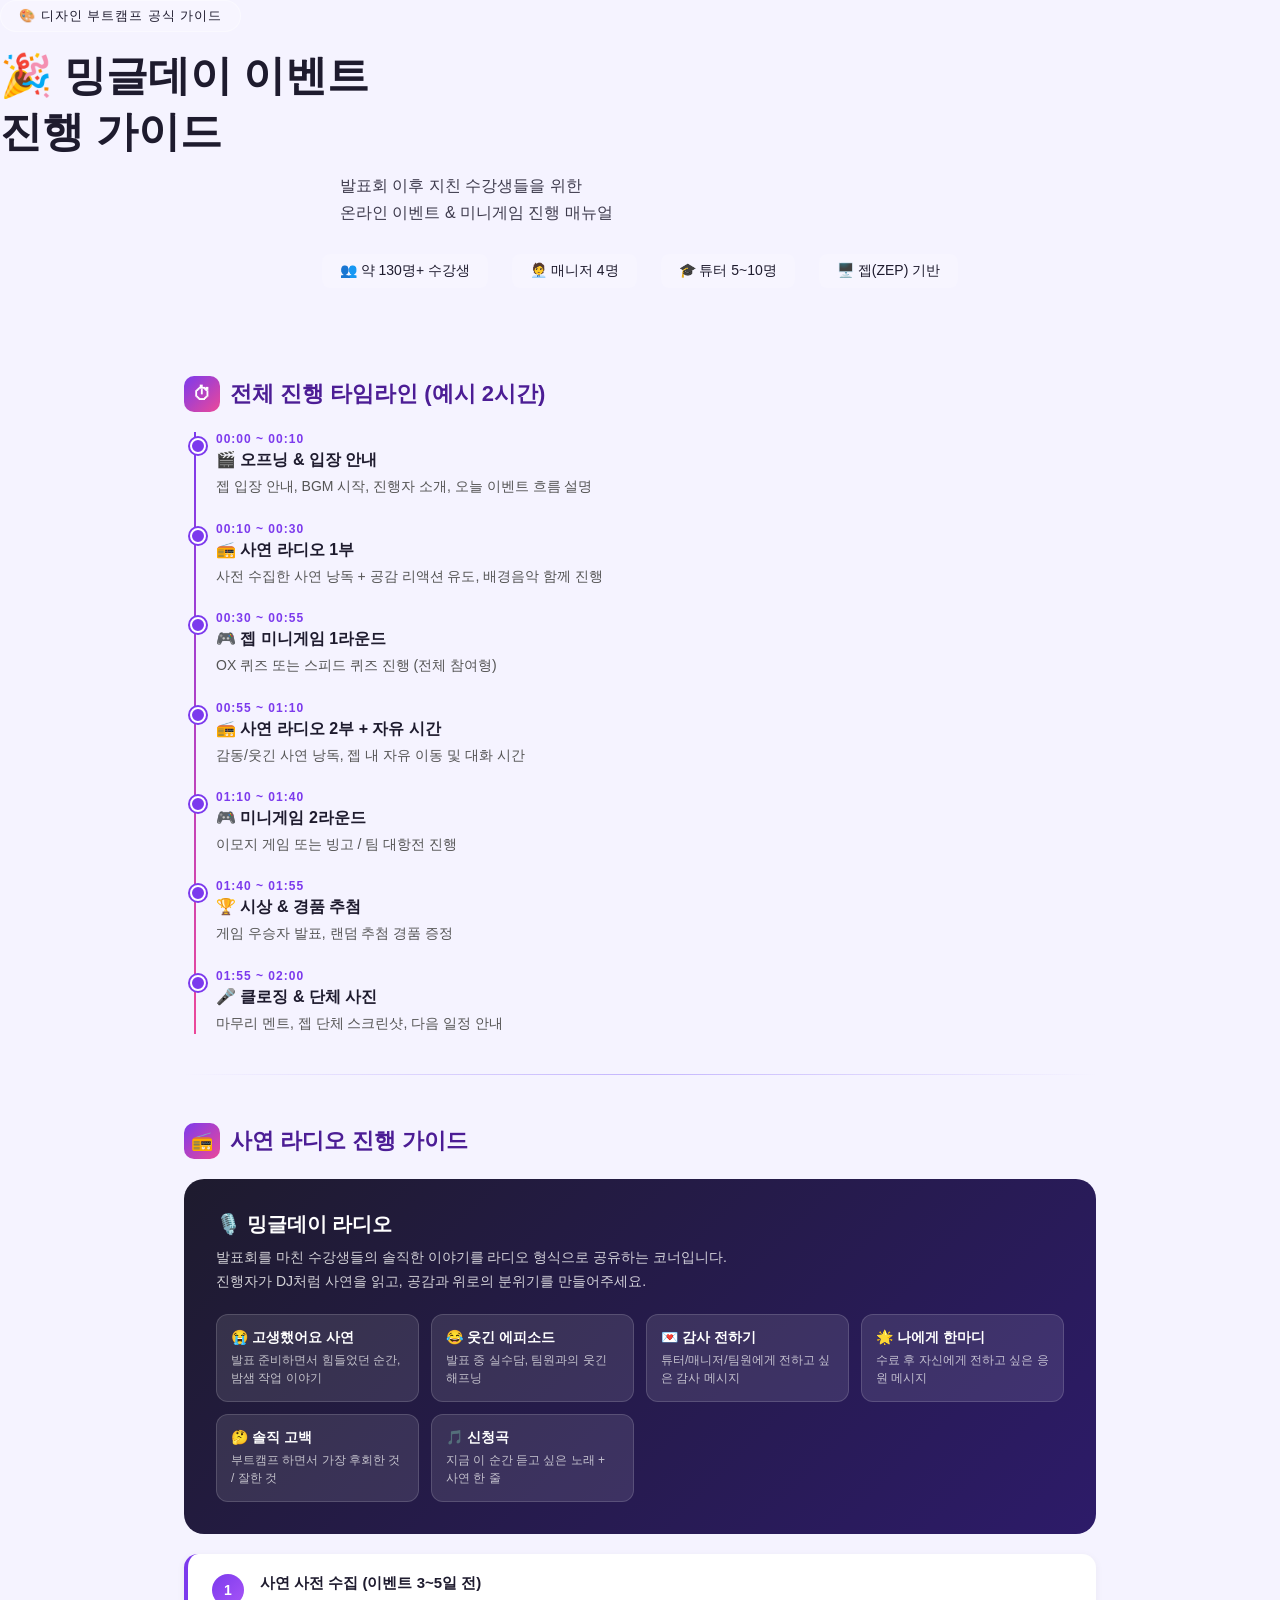
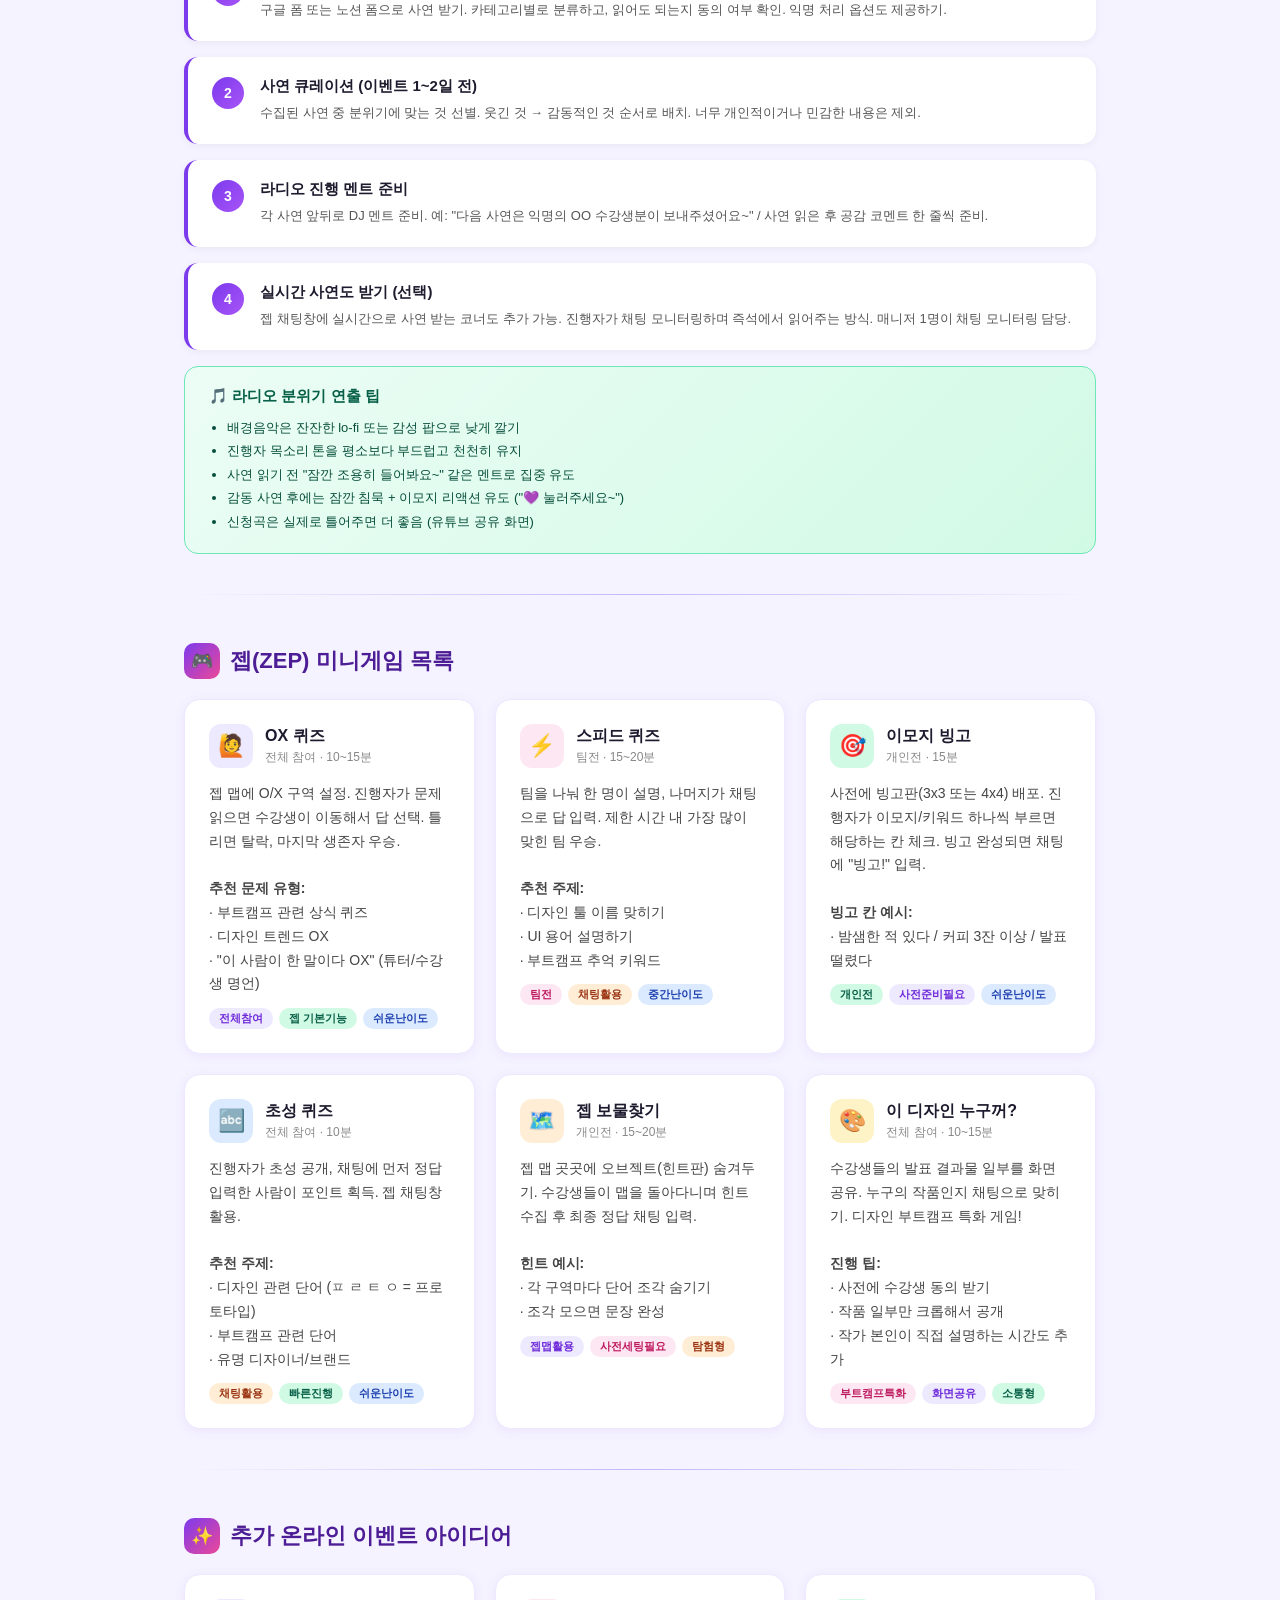
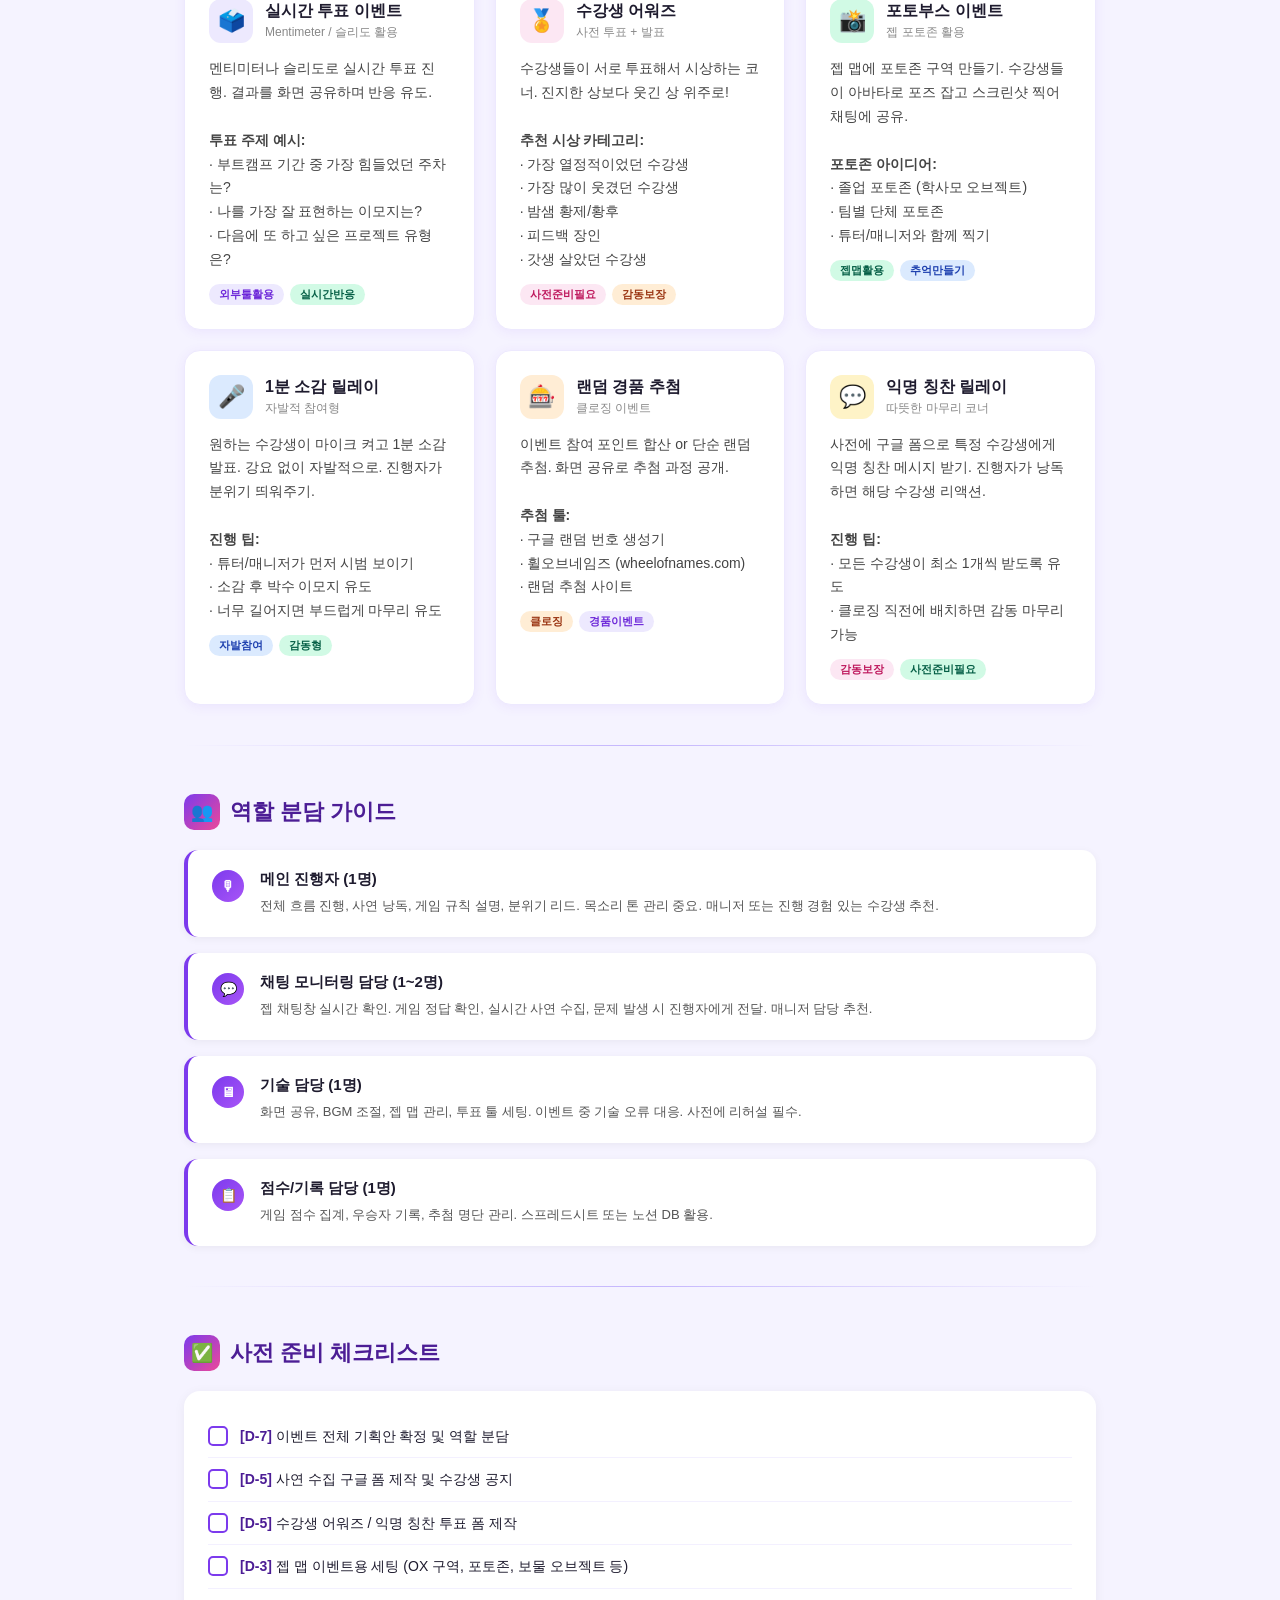
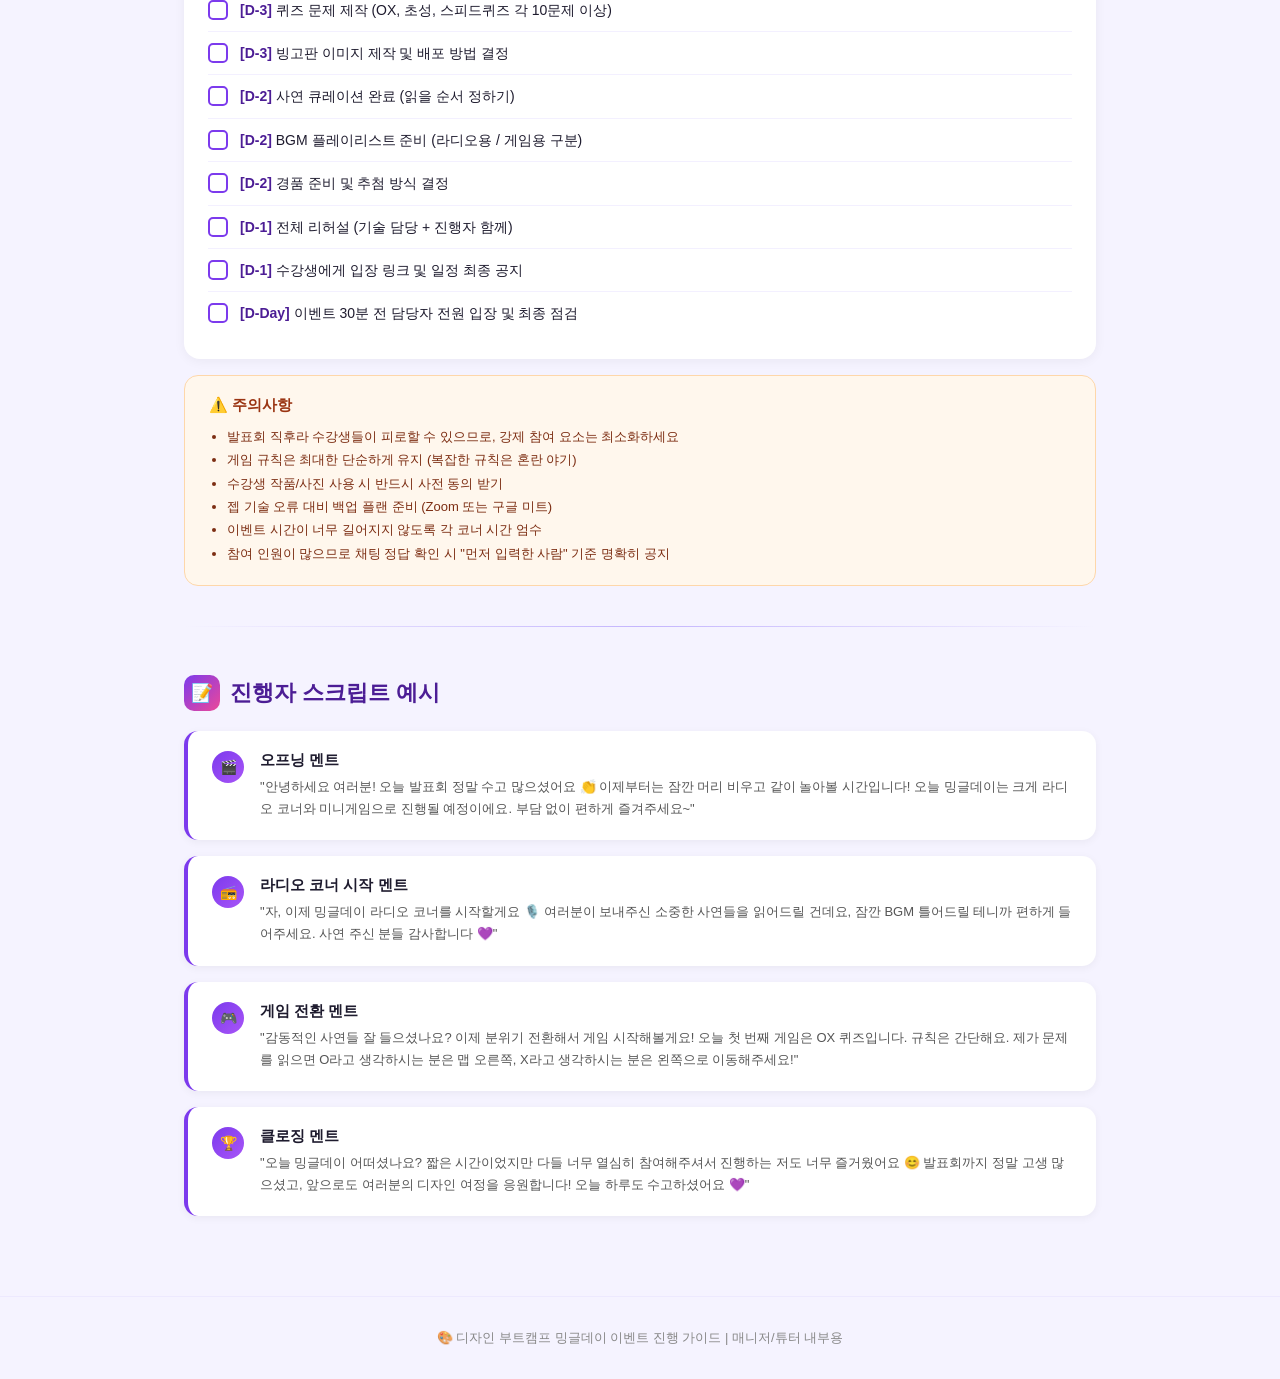
==== index.html @ a87d9698 "[Fix] Nav Change Line Position Added a sticky navigation bar with links to the main page and timetab" ====
<!DOCTYPE html>
<html lang="ko">
<head>
  <meta charset="UTF-8">
  <meta name="viewport" content="width=device-width, initial-scale=1.0">
  <title>밍글데이 이벤트 진행 가이드</title>
  <style>
    * { margin: 0; padding: 0; box-sizing: border-box; }
    body { font-family: 'Segoe UI', 'Apple SD Gothic Neo', sans-serif; background: #f5f3ff; color: #1e1b2e; }

      <nav style="
  position: sticky; top: 0; z-index: 999;
  background: rgba(255,255,255,0.95);
  backdrop-filter: blur(10px);
  border-bottom: 1px solid #ede9fe;
  padding: 0 24px;
  display: flex; align-items: center; justify-content: space-between;
  height: 52px;
  box-shadow: 0 1px 8px rgba(124,58,237,0.08);
  font-family: 'Segoe UI', 'Apple SD Gothic Neo', sans-serif;
">
  <div style="display:flex; align-items:center; gap:10px;">
    <span style="font-size:20px;">🎉</span>
    <span style="font-weight:800; font-size:15px; color:#4c1d95;">NBC APM Manager</span>
  </div>
  <div style="display:flex; gap:6px;">
    <a href="index.html" style="
      padding: 7px 16px; border-radius: 20px; font-size: 13px; font-weight: 700;
      text-decoration: none;
      background: linear-gradient(135deg, #7c3aed, #a855f7); color: white;
    ">📋 진행 가이드</a>
    <a href="timetable.html" style="
      padding: 7px 16px; border-radius: 20px; font-size: 13px; font-weight: 700;
      text-decoration: none;
      background: #f5f3ff; color: #7c3aed; border: 1.5px solid #ede9fe;
    ">🗓️ 타임테이블</a>
  </div>
</nav>

    .hero {
      background: linear-gradient(135deg, #7c3aed, #a855f7, #ec4899);
      color: white;
      padding: 60px 40px;
      text-align: center;
    }
    .hero .badge {
      display: inline-block;
      background: rgba(255,255,255,0.2);
      border: 1px solid rgba(255,255,255,0.4);
      border-radius: 999px;
      padding: 6px 18px;
      font-size: 13px;
      margin-bottom: 16px;
      letter-spacing: 1px;
    }
    .hero h1 { font-size: 42px; font-weight: 800; margin-bottom: 12px; }
    .hero p { font-size: 16px; opacity: 0.85; max-width: 600px; margin: 0 auto; line-height: 1.7; }
    .hero .meta {
      display: flex; justify-content: center; gap: 24px; margin-top: 28px; flex-wrap: wrap;
    }
    .hero .meta span {
      background: rgba(255,255,255,0.15);
      border-radius: 8px;
      padding: 8px 18px;
      font-size: 14px;
    }

    .container { max-width: 960px; margin: 0 auto; padding: 40px 24px; }

    .section-title {
      font-size: 22px; font-weight: 800;
      display: flex; align-items: center; gap: 10px;
      margin-bottom: 20px; margin-top: 48px;
      color: #4c1d95;
    }
    .section-title .icon {
      width: 36px; height: 36px;
      background: linear-gradient(135deg, #7c3aed, #ec4899);
      border-radius: 10px;
      display: flex; align-items: center; justify-content: center;
      font-size: 18px; color: white;
    }

    /* 타임라인 */
    .timeline { position: relative; padding-left: 32px; }
    .timeline::before {
      content: '';
      position: absolute; left: 10px; top: 0; bottom: 0;
      width: 2px; background: linear-gradient(to bottom, #7c3aed, #ec4899);
    }
    .timeline-item { position: relative; margin-bottom: 24px; }
    .timeline-item::before {
      content: '';
      position: absolute; left: -26px; top: 6px;
      width: 12px; height: 12px;
      border-radius: 50%;
      background: #7c3aed;
      border: 2px solid white;
      box-shadow: 0 0 0 2px #7c3aed;
    }
    .timeline-item .time {
      font-size: 12px; font-weight: 700;
      color: #7c3aed;
      text-transform: uppercase;
      letter-spacing: 1px;
      margin-bottom: 4px;
    }
    .timeline-item .title { font-size: 16px; font-weight: 700; margin-bottom: 4px; }
    .timeline-item .desc { font-size: 14px; color: #555; line-height: 1.6; }

    /* 카드 그리드 */
    .card-grid { display: grid; grid-template-columns: repeat(auto-fill, minmax(280px, 1fr)); gap: 20px; }
    .card {
      background: white;
      border-radius: 16px;
      padding: 24px;
      box-shadow: 0 2px 12px rgba(124,58,237,0.08);
      border: 1px solid #ede9fe;
      transition: transform 0.2s, box-shadow 0.2s;
    }
    .card:hover { transform: translateY(-3px); box-shadow: 0 8px 24px rgba(124,58,237,0.15); }
    .card .card-header {
      display: flex; align-items: center; gap: 12px; margin-bottom: 14px;
    }
    .card .card-icon {
      width: 44px; height: 44px; border-radius: 12px;
      display: flex; align-items: center; justify-content: center;
      font-size: 22px; flex-shrink: 0;
    }
    .card .card-title { font-size: 16px; font-weight: 700; }
    .card .card-sub { font-size: 12px; color: #888; margin-top: 2px; }
    .card .card-body { font-size: 14px; color: #444; line-height: 1.7; }
    .card .tag-row { display: flex; flex-wrap: wrap; gap: 6px; margin-top: 12px; }
    .tag {
      display: inline-block;
      padding: 3px 10px;
      border-radius: 999px;
      font-size: 11px; font-weight: 600;
    }
    .tag-purple { background: #ede9fe; color: #6d28d9; }
    .tag-pink { background: #fce7f3; color: #be185d; }
    .tag-green { background: #d1fae5; color: #065f46; }
    .tag-blue { background: #dbeafe; color: #1e40af; }
    .tag-orange { background: #ffedd5; color: #9a3412; }

    /* 진행 스텝 */
    .steps { display: flex; flex-direction: column; gap: 16px; }
    .step {
      background: white;
      border-radius: 14px;
      padding: 20px 24px;
      border-left: 4px solid #7c3aed;
      box-shadow: 0 2px 8px rgba(0,0,0,0.05);
      display: flex; gap: 16px; align-items: flex-start;
    }
    .step .step-num {
      width: 32px; height: 32px; flex-shrink: 0;
      background: linear-gradient(135deg, #7c3aed, #a855f7);
      border-radius: 50%;
      display: flex; align-items: center; justify-content: center;
      color: white; font-weight: 800; font-size: 14px;
    }
    .step .step-content .step-title { font-size: 15px; font-weight: 700; margin-bottom: 6px; }
    .step .step-content .step-desc { font-size: 13px; color: #555; line-height: 1.7; }

    /* 라디오 섹션 */
    .radio-box {
      background: linear-gradient(135deg, #1e1b2e, #2d1b69);
      border-radius: 20px;
      padding: 32px;
      color: white;
      margin-bottom: 20px;
    }
    .radio-box h3 { font-size: 20px; margin-bottom: 8px; }
    .radio-box p { opacity: 0.8; font-size: 14px; line-height: 1.7; margin-bottom: 20px; }
    .radio-items { display: grid; grid-template-columns: repeat(auto-fill, minmax(200px, 1fr)); gap: 12px; }
    .radio-item {
      background: rgba(255,255,255,0.1);
      border: 1px solid rgba(255,255,255,0.15);
      border-radius: 12px;
      padding: 14px;
    }
    .radio-item .ri-title { font-size: 14px; font-weight: 700; margin-bottom: 4px; }
    .radio-item .ri-desc { font-size: 12px; opacity: 0.7; line-height: 1.5; }

    /* 체크리스트 */
    .checklist { background: white; border-radius: 16px; padding: 24px; box-shadow: 0 2px 12px rgba(0,0,0,0.05); }
    .checklist-item {
      display: flex; align-items: flex-start; gap: 12px;
      padding: 10px 0; border-bottom: 1px solid #f3f0ff;
      font-size: 14px;
    }
    .checklist-item:last-child { border-bottom: none; }
    .checklist-item .check-box {
      width: 20px; height: 20px; flex-shrink: 0;
      border: 2px solid #7c3aed; border-radius: 5px;
      margin-top: 1px;
    }
    .checklist-item .check-label { line-height: 1.6; }
    .checklist-item .check-label strong { color: #4c1d95; }

    /* 주의사항 */
    .notice {
      background: #fff7ed;
      border: 1px solid #fed7aa;
      border-radius: 14px;
      padding: 20px 24px;
      margin-top: 16px;
    }
    .notice .notice-title { font-size: 15px; font-weight: 700; color: #9a3412; margin-bottom: 10px; }
    .notice ul { padding-left: 18px; }
    .notice ul li { font-size: 13px; color: #7c2d12; line-height: 1.8; }

    /* 진행자 팁 */
    .tip-box {
      background: linear-gradient(135deg, #ecfdf5, #d1fae5);
      border: 1px solid #6ee7b7;
      border-radius: 14px;
      padding: 20px 24px;
      margin-top: 16px;
    }
    .tip-box .tip-title { font-size: 15px; font-weight: 700; color: #065f46; margin-bottom: 10px; }
    .tip-box ul { padding-left: 18px; }
    .tip-box ul li { font-size: 13px; color: #064e3b; line-height: 1.8; }

    .divider {
      height: 1px;
      background: linear-gradient(to right, transparent, #c4b5fd, transparent);
      margin: 40px 0;
    }

    footer {
      text-align: center;
      padding: 32px;
      color: #888;
      font-size: 13px;
      border-top: 1px solid #ede9fe;
      margin-top: 40px;
    }

    @media (max-width: 600px) {
      .hero h1 { font-size: 28px; }
      .card-grid { grid-template-columns: 1fr; }
      .radio-items { grid-template-columns: 1fr; }
    }
  </style>
</head>
<body>

  <div class="hero">
    <div class="badge">🎨 디자인 부트캠프 공식 가이드</div>
    <h1>🎉 밍글데이 이벤트<br>진행 가이드</h1>
    <p>발표회 이후 지친 수강생들을 위한<br>온라인 이벤트 & 미니게임 진행 매뉴얼</p>
    <div class="meta">
      <span>👥 약 130명+ 수강생</span>
      <span>🧑‍💼 매니저 4명</span>
      <span>🎓 튜터 5~10명</span>
      <span>🖥️ 젭(ZEP) 기반</span>
    </div>
  </div>

  <div class="container">

    <!-- 전체 타임라인 -->
    <div class="section-title">
      <div class="icon">⏱</div>
      전체 진행 타임라인 (예시 2시간)
    </div>

    <div class="timeline">
      <div class="timeline-item">
        <div class="time">00:00 ~ 00:10</div>
        <div class="title">🎬 오프닝 & 입장 안내</div>
        <div class="desc">젭 입장 안내, BGM 시작, 진행자 소개, 오늘 이벤트 흐름 설명</div>
      </div>
      <div class="timeline-item">
        <div class="time">00:10 ~ 00:30</div>
        <div class="title">📻 사연 라디오 1부</div>
        <div class="desc">사전 수집한 사연 낭독 + 공감 리액션 유도, 배경음악 함께 진행</div>
      </div>
      <div class="timeline-item">
        <div class="time">00:30 ~ 00:55</div>
        <div class="title">🎮 젭 미니게임 1라운드</div>
        <div class="desc">OX 퀴즈 또는 스피드 퀴즈 진행 (전체 참여형)</div>
      </div>
      <div class="timeline-item">
        <div class="time">00:55 ~ 01:10</div>
        <div class="title">📻 사연 라디오 2부 + 자유 시간</div>
        <div class="desc">감동/웃긴 사연 낭독, 젭 내 자유 이동 및 대화 시간</div>
      </div>
      <div class="timeline-item">
        <div class="time">01:10 ~ 01:40</div>
        <div class="title">🎮 미니게임 2라운드</div>
        <div class="desc">이모지 게임 또는 빙고 / 팀 대항전 진행</div>
      </div>
      <div class="timeline-item">
        <div class="time">01:40 ~ 01:55</div>
        <div class="title">🏆 시상 & 경품 추첨</div>
        <div class="desc">게임 우승자 발표, 랜덤 추첨 경품 증정</div>
      </div>
      <div class="timeline-item">
        <div class="time">01:55 ~ 02:00</div>
        <div class="title">🎤 클로징 & 단체 사진</div>
        <div class="desc">마무리 멘트, 젭 단체 스크린샷, 다음 일정 안내</div>
      </div>
    </div>

    <div class="divider"></div>

    <!-- 사연 라디오 -->
    <div class="section-title">
      <div class="icon">📻</div>
      사연 라디오 진행 가이드
    </div>

    <div class="radio-box">
      <h3>🎙️ 밍글데이 라디오</h3>
      <p>발표회를 마친 수강생들의 솔직한 이야기를 라디오 형식으로 공유하는 코너입니다.<br>
      진행자가 DJ처럼 사연을 읽고, 공감과 위로의 분위기를 만들어주세요.</p>
      <div class="radio-items">
        <div class="radio-item">
          <div class="ri-title">😭 고생했어요 사연</div>
          <div class="ri-desc">발표 준비하면서 힘들었던 순간, 밤샘 작업 이야기</div>
        </div>
        <div class="radio-item">
          <div class="ri-title">😂 웃긴 에피소드</div>
          <div class="ri-desc">발표 중 실수담, 팀원과의 웃긴 해프닝</div>
        </div>
        <div class="radio-item">
          <div class="ri-title">💌 감사 전하기</div>
          <div class="ri-desc">튜터/매니저/팀원에게 전하고 싶은 감사 메시지</div>
        </div>
        <div class="radio-item">
          <div class="ri-title">🌟 나에게 한마디</div>
          <div class="ri-desc">수료 후 자신에게 전하고 싶은 응원 메시지</div>
        </div>
        <div class="radio-item">
          <div class="ri-title">🤔 솔직 고백</div>
          <div class="ri-desc">부트캠프 하면서 가장 후회한 것 / 잘한 것</div>
        </div>
        <div class="radio-item">
          <div class="ri-title">🎵 신청곡</div>
          <div class="ri-desc">지금 이 순간 듣고 싶은 노래 + 사연 한 줄</div>
        </div>
      </div>
    </div>

    <div class="steps">
      <div class="step">
        <div class="step-num">1</div>
        <div class="step-content">
          <div class="step-title">사연 사전 수집 (이벤트 3~5일 전)</div>
          <div class="step-desc">구글 폼 또는 노션 폼으로 사연 받기. 카테고리별로 분류하고, 읽어도 되는지 동의 여부 확인. 익명 처리 옵션도 제공하기.</div>
        </div>
      </div>
      <div class="step">
        <div class="step-num">2</div>
        <div class="step-content">
          <div class="step-title">사연 큐레이션 (이벤트 1~2일 전)</div>
          <div class="step-desc">수집된 사연 중 분위기에 맞는 것 선별. 웃긴 것 → 감동적인 것 순서로 배치. 너무 개인적이거나 민감한 내용은 제외.</div>
        </div>
      </div>
      <div class="step">
        <div class="step-num">3</div>
        <div class="step-content">
          <div class="step-title">라디오 진행 멘트 준비</div>
          <div class="step-desc">각 사연 앞뒤로 DJ 멘트 준비. 예: "다음 사연은 익명의 OO 수강생분이 보내주셨어요~" / 사연 읽은 후 공감 코멘트 한 줄씩 준비.</div>
        </div>
      </div>
      <div class="step">
        <div class="step-num">4</div>
        <div class="step-content">
          <div class="step-title">실시간 사연도 받기 (선택)</div>
          <div class="step-desc">젭 채팅창에 실시간으로 사연 받는 코너도 추가 가능. 진행자가 채팅 모니터링하며 즉석에서 읽어주는 방식. 매니저 1명이 채팅 모니터링 담당.</div>
        </div>
      </div>
    </div>

    <div class="tip-box">
      <div class="tip-title">🎵 라디오 분위기 연출 팁</div>
      <ul>
        <li>배경음악은 잔잔한 lo-fi 또는 감성 팝으로 낮게 깔기</li>
        <li>진행자 목소리 톤을 평소보다 부드럽고 천천히 유지</li>
        <li>사연 읽기 전 "잠깐 조용히 들어봐요~" 같은 멘트로 집중 유도</li>
        <li>감동 사연 후에는 잠깐 침묵 + 이모지 리액션 유도 ("💜 눌러주세요~")</li>
        <li>신청곡은 실제로 틀어주면 더 좋음 (유튜브 공유 화면)</li>
      </ul>
    </div>

    <div class="divider"></div>

    <!-- 젭 미니게임 -->
    <div class="section-title">
      <div class="icon">🎮</div>
      젭(ZEP) 미니게임 목록
    </div>

    <div class="card-grid">

      <div class="card">
        <div class="card-header">
          <div class="card-icon" style="background:#ede9fe;">🙋</div>
          <div>
            <div class="card-title">OX 퀴즈</div>
            <div class="card-sub">전체 참여 · 10~15분</div>
          </div>
        </div>
        <div class="card-body">
          젭 맵에 O/X 구역 설정. 진행자가 문제 읽으면 수강생이 이동해서 답 선택. 틀리면 탈락, 마지막 생존자 우승.
          <br><br>
          <strong>추천 문제 유형:</strong><br>
          · 부트캠프 관련 상식 퀴즈<br>
          · 디자인 트렌드 OX<br>
          · "이 사람이 한 말이다 OX" (튜터/수강생 명언)
        </div>
        <div class="tag-row">
          <span class="tag tag-purple">전체참여</span>
          <span class="tag tag-green">젭 기본기능</span>
          <span class="tag tag-blue">쉬운난이도</span>
        </div>
      </div>

      <div class="card">
        <div class="card-header">
          <div class="card-icon" style="background:#fce7f3;">⚡</div>
          <div>
            <div class="card-title">스피드 퀴즈</div>
            <div class="card-sub">팀전 · 15~20분</div>
          </div>
        </div>
        <div class="card-body">
          팀을 나눠 한 명이 설명, 나머지가 채팅으로 답 입력. 제한 시간 내 가장 많이 맞힌 팀 우승.
          <br><br>
          <strong>추천 주제:</strong><br>
          · 디자인 툴 이름 맞히기<br>
          · UI 용어 설명하기<br>
          · 부트캠프 추억 키워드
        </div>
        <div class="tag-row">
          <span class="tag tag-pink">팀전</span>
          <span class="tag tag-orange">채팅활용</span>
          <span class="tag tag-blue">중간난이도</span>
        </div>
      </div>

      <div class="card">
        <div class="card-header">
          <div class="card-icon" style="background:#d1fae5;">🎯</div>
          <div>
            <div class="card-title">이모지 빙고</div>
            <div class="card-sub">개인전 · 15분</div>
          </div>
        </div>
        <div class="card-body">
          사전에 빙고판(3x3 또는 4x4) 배포. 진행자가 이모지/키워드 하나씩 부르면 해당하는 칸 체크. 빙고 완성되면 채팅에 "빙고!" 입력.
          <br><br>
          <strong>빙고 칸 예시:</strong><br>
          · 밤샘한 적 있다 / 커피 3잔 이상 / 발표 떨렸다
        </div>
        <div class="tag-row">
          <span class="tag tag-green">개인전</span>
          <span class="tag tag-purple">사전준비필요</span>
          <span class="tag tag-blue">쉬운난이도</span>
        </div>
      </div>

      <div class="card">
        <div class="card-header">
          <div class="card-icon" style="background:#dbeafe;">🔤</div>
          <div>
            <div class="card-title">초성 퀴즈</div>
            <div class="card-sub">전체 참여 · 10분</div>
          </div>
        </div>
        <div class="card-body">
          진행자가 초성 공개, 채팅에 먼저 정답 입력한 사람이 포인트 획득. 젭 채팅창 활용.
          <br><br>
          <strong>추천 주제:</strong><br>
          · 디자인 관련 단어 (ㅍ ㄹ ㅌ ㅇ = 프로토타입)<br>
          · 부트캠프 관련 단어<br>
          · 유명 디자이너/브랜드
        </div>
        <div class="tag-row">
          <span class="tag tag-orange">채팅활용</span>
          <span class="tag tag-green">빠른진행</span>
          <span class="tag tag-blue">쉬운난이도</span>
        </div>
      </div>

      <div class="card">
        <div class="card-header">
          <div class="card-icon" style="background:#ffedd5;">🗺️</div>
          <div>
            <div class="card-title">젭 보물찾기</div>
            <div class="card-sub">개인전 · 15~20분</div>
          </div>
        </div>
        <div class="card-body">
          젭 맵 곳곳에 오브젝트(힌트판) 숨겨두기. 수강생들이 맵을 돌아다니며 힌트 수집 후 최종 정답 채팅 입력.
          <br><br>
          <strong>힌트 예시:</strong><br>
          · 각 구역마다 단어 조각 숨기기<br>
          · 조각 모으면 문장 완성
        </div>
        <div class="tag-row">
          <span class="tag tag-purple">젭맵활용</span>
          <span class="tag tag-pink">사전세팅필요</span>
          <span class="tag tag-orange">탐험형</span>
        </div>
      </div>

      <div class="card">
        <div class="card-header">
          <div class="card-icon" style="background:#fef3c7;">🎨</div>
          <div>
            <div class="card-title">이 디자인 누구꺼?</div>
            <div class="card-sub">전체 참여 · 10~15분</div>
          </div>
        </div>
        <div class="card-body">
          수강생들의 발표 결과물 일부를 화면 공유. 누구의 작품인지 채팅으로 맞히기. 디자인 부트캠프 특화 게임!
          <br><br>
          <strong>진행 팁:</strong><br>
          · 사전에 수강생 동의 받기<br>
          · 작품 일부만 크롭해서 공개<br>
          · 작가 본인이 직접 설명하는 시간도 추가
        </div>
        <div class="tag-row">
          <span class="tag tag-pink">부트캠프특화</span>
          <span class="tag tag-purple">화면공유</span>
          <span class="tag tag-green">소통형</span>
        </div>
      </div>

    </div>

    <div class="divider"></div>

    <!-- 추가 온라인 이벤트 -->
    <div class="section-title">
      <div class="icon">✨</div>
      추가 온라인 이벤트 아이디어
    </div>

    <div class="card-grid">

      <div class="card">
        <div class="card-header">
          <div class="card-icon" style="background:#ede9fe;">🗳️</div>
          <div>
            <div class="card-title">실시간 투표 이벤트</div>
            <div class="card-sub">Mentimeter / 슬리도 활용</div>
          </div>
        </div>
        <div class="card-body">
          멘티미터나 슬리도로 실시간 투표 진행. 결과를 화면 공유하며 반응 유도.
          <br><br>
          <strong>투표 주제 예시:</strong><br>
          · 부트캠프 기간 중 가장 힘들었던 주차는?<br>
          · 나를 가장 잘 표현하는 이모지는?<br>
          · 다음에 또 하고 싶은 프로젝트 유형은?
        </div>
        <div class="tag-row">
          <span class="tag tag-purple">외부툴활용</span>
          <span class="tag tag-green">실시간반응</span>
        </div>
      </div>

      <div class="card">
        <div class="card-header">
          <div class="card-icon" style="background:#fce7f3;">🏅</div>
          <div>
            <div class="card-title">수강생 어워즈</div>
            <div class="card-sub">사전 투표 + 발표</div>
          </div>
        </div>
        <div class="card-body">
          수강생들이 서로 투표해서 시상하는 코너. 진지한 상보다 웃긴 상 위주로!
          <br><br>
          <strong>추천 시상 카테고리:</strong><br>
          · 가장 열정적이었던 수강생<br>
          · 가장 많이 웃겼던 수강생<br>
          · 밤샘 황제/황후<br>
          · 피드백 장인<br>
          · 갓생 살았던 수강생
        </div>
        <div class="tag-row">
          <span class="tag tag-pink">사전준비필요</span>
          <span class="tag tag-orange">감동보장</span>
        </div>
      </div>

      <div class="card">
        <div class="card-header">
          <div class="card-icon" style="background:#d1fae5;">📸</div>
          <div>
            <div class="card-title">포토부스 이벤트</div>
            <div class="card-sub">젭 포토존 활용</div>
          </div>
        </div>
        <div class="card-body">
          젭 맵에 포토존 구역 만들기. 수강생들이 아바타로 포즈 잡고 스크린샷 찍어 채팅에 공유.
          <br><br>
          <strong>포토존 아이디어:</strong><br>
          · 졸업 포토존 (학사모 오브젝트)<br>
          · 팀별 단체 포토존<br>
          · 튜터/매니저와 함께 찍기
        </div>
        <div class="tag-row">
          <span class="tag tag-green">젭맵활용</span>
          <span class="tag tag-blue">추억만들기</span>
        </div>
      </div>

      <div class="card">
        <div class="card-header">
          <div class="card-icon" style="background:#dbeafe;">🎤</div>
          <div>
            <div class="card-title">1분 소감 릴레이</div>
            <div class="card-sub">자발적 참여형</div>
          </div>
        </div>
        <div class="card-body">
          원하는 수강생이 마이크 켜고 1분 소감 발표. 강요 없이 자발적으로. 진행자가 분위기 띄워주기.
          <br><br>
          <strong>진행 팁:</strong><br>
          · 튜터/매니저가 먼저 시범 보이기<br>
          · 소감 후 박수 이모지 유도<br>
          · 너무 길어지면 부드럽게 마무리 유도
        </div>
        <div class="tag-row">
          <span class="tag tag-blue">자발참여</span>
          <span class="tag tag-green">감동형</span>
        </div>
      </div>

      <div class="card">
        <div class="card-header">
          <div class="card-icon" style="background:#ffedd5;">🎰</div>
          <div>
            <div class="card-title">랜덤 경품 추첨</div>
            <div class="card-sub">클로징 이벤트</div>
          </div>
        </div>
        <div class="card-body">
          이벤트 참여 포인트 합산 or 단순 랜덤 추첨. 화면 공유로 추첨 과정 공개.
          <br><br>
          <strong>추첨 툴:</strong><br>
          · 구글 랜덤 번호 생성기<br>
          · 휠오브네임즈 (wheelofnames.com)<br>
          · 랜덤 추첨 사이트
        </div>
        <div class="tag-row">
          <span class="tag tag-orange">클로징</span>
          <span class="tag tag-purple">경품이벤트</span>
        </div>
      </div>

      <div class="card">
        <div class="card-header">
          <div class="card-icon" style="background:#fef3c7;">💬</div>
          <div>
            <div class="card-title">익명 칭찬 릴레이</div>
            <div class="card-sub">따뜻한 마무리 코너</div>
          </div>
        </div>
        <div class="card-body">
          사전에 구글 폼으로 특정 수강생에게 익명 칭찬 메시지 받기. 진행자가 낭독하면 해당 수강생 리액션.
          <br><br>
          <strong>진행 팁:</strong><br>
          · 모든 수강생이 최소 1개씩 받도록 유도<br>
          · 클로징 직전에 배치하면 감동 마무리 가능
        </div>
        <div class="tag-row">
          <span class="tag tag-pink">감동보장</span>
          <span class="tag tag-green">사전준비필요</span>
        </div>
      </div>

    </div>

    <div class="divider"></div>

    <!-- 역할 분담 -->
    <div class="section-title">
      <div class="icon">👥</div>
      역할 분담 가이드
    </div>

    <div class="steps">
      <div class="step">
        <div class="step-num">🎙</div>
        <div class="step-content">
          <div class="step-title">메인 진행자 (1명)</div>
          <div class="step-desc">전체 흐름 진행, 사연 낭독, 게임 규칙 설명, 분위기 리드. 목소리 톤 관리 중요. 매니저 또는 진행 경험 있는 수강생 추천.</div>
        </div>
      </div>
      <div class="step">
        <div class="step-num">💬</div>
        <div class="step-content">
          <div class="step-title">채팅 모니터링 담당 (1~2명)</div>
          <div class="step-desc">젭 채팅창 실시간 확인. 게임 정답 확인, 실시간 사연 수집, 문제 발생 시 진행자에게 전달. 매니저 담당 추천.</div>
        </div>
      </div>
      <div class="step">
        <div class="step-num">🖥</div>
        <div class="step-content">
          <div class="step-title">기술 담당 (1명)</div>
          <div class="step-desc">화면 공유, BGM 조절, 젭 맵 관리, 투표 툴 세팅. 이벤트 중 기술 오류 대응. 사전에 리허설 필수.</div>
        </div>
      </div>
      <div class="step">
        <div class="step-num">📋</div>
        <div class="step-content">
          <div class="step-title">점수/기록 담당 (1명)</div>
          <div class="step-desc">게임 점수 집계, 우승자 기록, 추첨 명단 관리. 스프레드시트 또는 노션 DB 활용.</div>
        </div>
      </div>
    </div>

    <div class="divider"></div>

    <!-- 사전 준비 체크리스트 -->
    <div class="section-title">
      <div class="icon">✅</div>
      사전 준비 체크리스트
    </div>

    <div class="checklist">
      <div class="checklist-item">
        <div class="check-box"></div>
        <div class="check-label"><strong>[D-7]</strong> 이벤트 전체 기획안 확정 및 역할 분담</div>
      </div>
      <div class="checklist-item">
        <div class="check-box"></div>
        <div class="check-label"><strong>[D-5]</strong> 사연 수집 구글 폼 제작 및 수강생 공지</div>
      </div>
      <div class="checklist-item">
        <div class="check-box"></div>
        <div class="check-label"><strong>[D-5]</strong> 수강생 어워즈 / 익명 칭찬 투표 폼 제작</div>
      </div>
      <div class="checklist-item">
        <div class="check-box"></div>
        <div class="check-label"><strong>[D-3]</strong> 젭 맵 이벤트용 세팅 (OX 구역, 포토존, 보물 오브젝트 등)</div>
      </div>
      <div class="checklist-item">
        <div class="check-box"></div>
        <div class="check-label"><strong>[D-3]</strong> 퀴즈 문제 제작 (OX, 초성, 스피드퀴즈 각 10문제 이상)</div>
      </div>
      <div class="checklist-item">
        <div class="check-box"></div>
        <div class="check-label"><strong>[D-3]</strong> 빙고판 이미지 제작 및 배포 방법 결정</div>
      </div>
      <div class="checklist-item">
        <div class="check-box"></div>
        <div class="check-label"><strong>[D-2]</strong> 사연 큐레이션 완료 (읽을 순서 정하기)</div>
      </div>
      <div class="checklist-item">
        <div class="check-box"></div>
        <div class="check-label"><strong>[D-2]</strong> BGM 플레이리스트 준비 (라디오용 / 게임용 구분)</div>
      </div>
      <div class="checklist-item">
        <div class="check-box"></div>
        <div class="check-label"><strong>[D-2]</strong> 경품 준비 및 추첨 방식 결정</div>
      </div>
      <div class="checklist-item">
        <div class="check-box"></div>
        <div class="check-label"><strong>[D-1]</strong> 전체 리허설 (기술 담당 + 진행자 함께)</div>
      </div>
      <div class="checklist-item">
        <div class="check-box"></div>
        <div class="check-label"><strong>[D-1]</strong> 수강생에게 입장 링크 및 일정 최종 공지</div>
      </div>
      <div class="checklist-item">
        <div class="check-box"></div>
        <div class="check-label"><strong>[D-Day]</strong> 이벤트 30분 전 담당자 전원 입장 및 최종 점검</div>
      </div>
    </div>

    <div class="notice">
      <div class="notice-title">⚠️ 주의사항</div>
      <ul>
        <li>발표회 직후라 수강생들이 피로할 수 있으므로, 강제 참여 요소는 최소화하세요</li>
        <li>게임 규칙은 최대한 단순하게 유지 (복잡한 규칙은 혼란 야기)</li>
        <li>수강생 작품/사진 사용 시 반드시 사전 동의 받기</li>
        <li>젭 기술 오류 대비 백업 플랜 준비 (Zoom 또는 구글 미트)</li>
        <li>이벤트 시간이 너무 길어지지 않도록 각 코너 시간 엄수</li>
        <li>참여 인원이 많으므로 채팅 정답 확인 시 "먼저 입력한 사람" 기준 명확히 공지</li>
      </ul>
    </div>

    <div class="divider"></div>

    <!-- 진행 스크립트 예시 -->
    <div class="section-title">
      <div class="icon">📝</div>
      진행자 스크립트 예시
    </div>

    <div class="steps">
      <div class="step">
        <div class="step-num">🎬</div>
        <div class="step-content">
          <div class="step-title">오프닝 멘트</div>
          <div class="step-desc">"안녕하세요 여러분! 오늘 발표회 정말 수고 많으셨어요 👏 이제부터는 잠깐 머리 비우고 같이 놀아볼 시간입니다! 오늘 밍글데이는 크게 라디오 코너와 미니게임으로 진행될 예정이에요. 부담 없이 편하게 즐겨주세요~"</div>
        </div>
      </div>
      <div class="step">
        <div class="step-num">📻</div>
        <div class="step-content">
          <div class="step-title">라디오 코너 시작 멘트</div>
          <div class="step-desc">"자, 이제 밍글데이 라디오 코너를 시작할게요 🎙️ 여러분이 보내주신 소중한 사연들을 읽어드릴 건데요, 잠깐 BGM 틀어드릴 테니까 편하게 들어주세요. 사연 주신 분들 감사합니다 💜"</div>
        </div>
      </div>
      <div class="step">
        <div class="step-num">🎮</div>
        <div class="step-content">
          <div class="step-title">게임 전환 멘트</div>
          <div class="step-desc">"감동적인 사연들 잘 들으셨나요? 이제 분위기 전환해서 게임 시작해볼게요! 오늘 첫 번째 게임은 OX 퀴즈입니다. 규칙은 간단해요. 제가 문제를 읽으면 O라고 생각하시는 분은 맵 오른쪽, X라고 생각하시는 분은 왼쪽으로 이동해주세요!"</div>
        </div>
      </div>
      <div class="step">
        <div class="step-num">🏆</div>
        <div class="step-content">
          <div class="step-title">클로징 멘트</div>
          <div class="step-desc">"오늘 밍글데이 어떠셨나요? 짧은 시간이었지만 다들 너무 열심히 참여해주셔서 진행하는 저도 너무 즐거웠어요 😊 발표회까지 정말 고생 많으셨고, 앞으로도 여러분의 디자인 여정을 응원합니다! 오늘 하루도 수고하셨어요 💜"</div>
        </div>
      </div>
    </div>

  </div>

  <footer>
    🎨 디자인 부트캠프 밍글데이 이벤트 진행 가이드 | 매니저/튜터 내부용
  </footer>

</body>

</html>
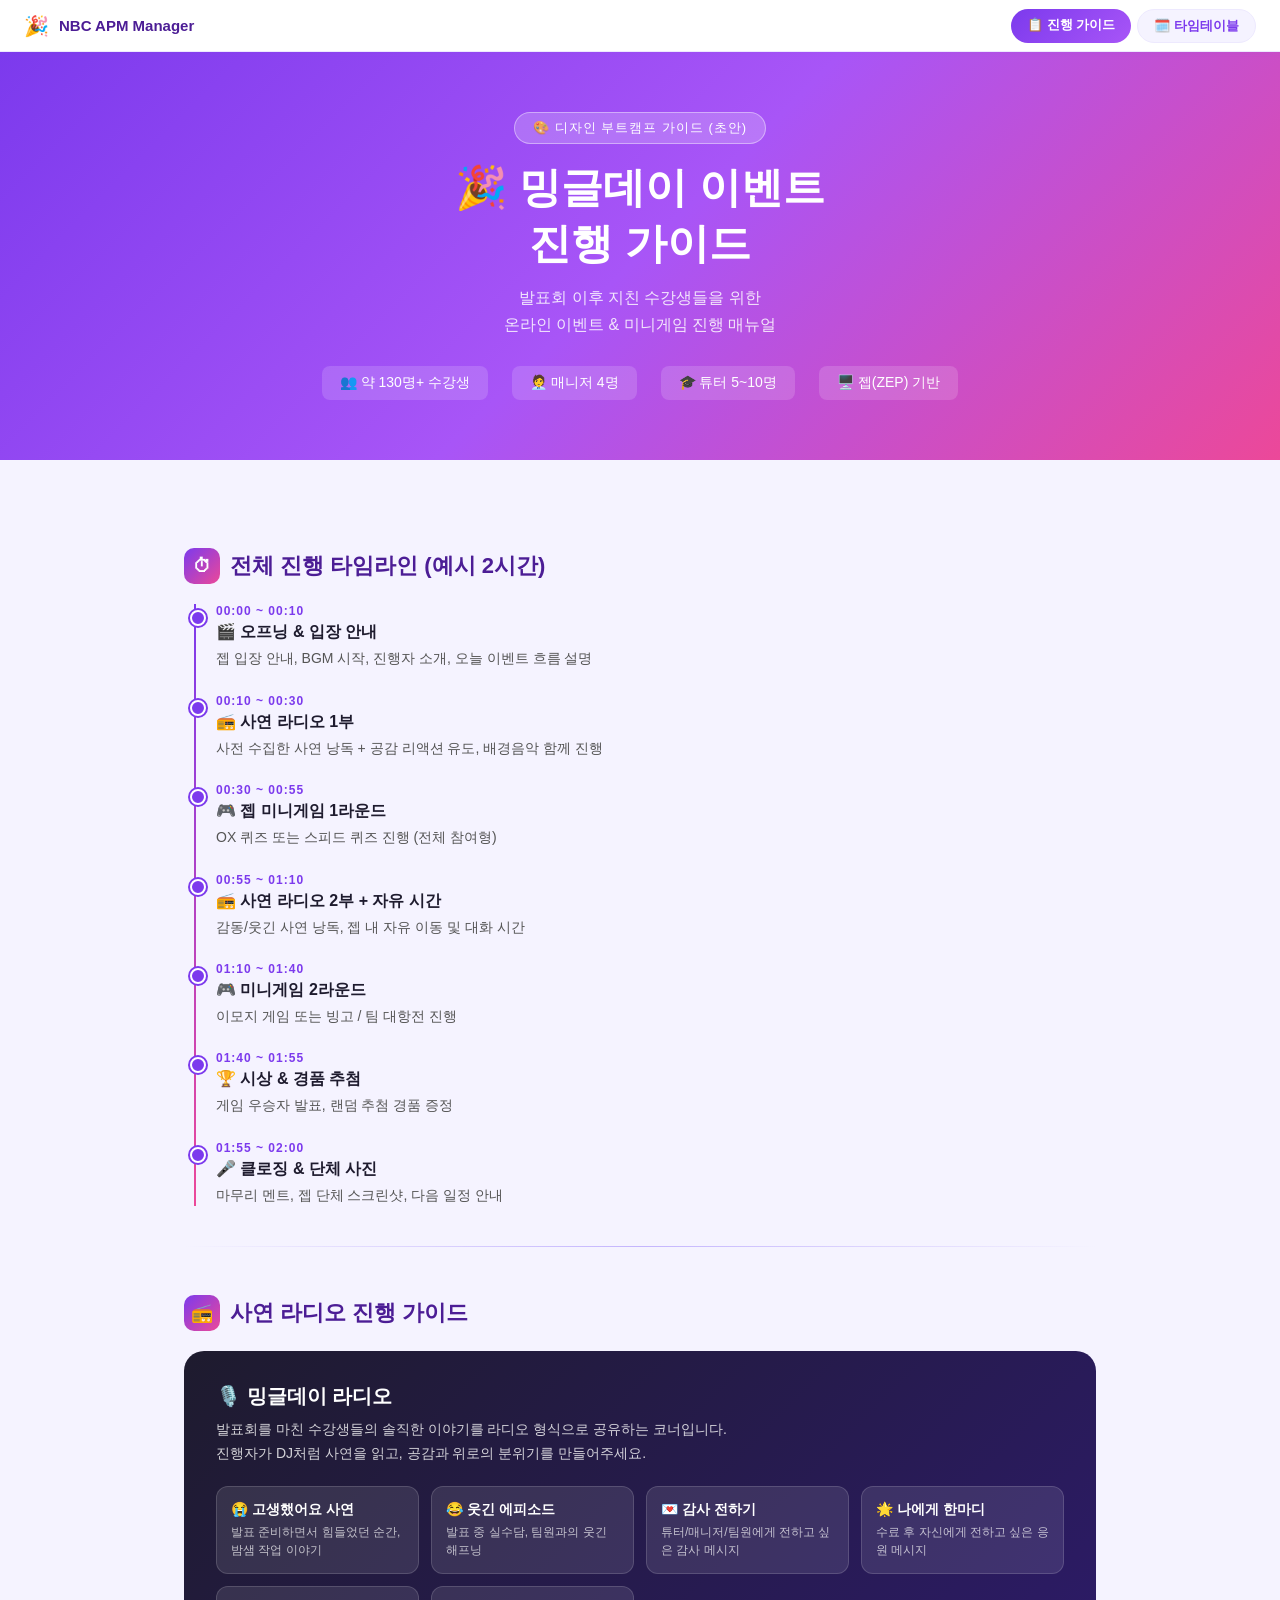
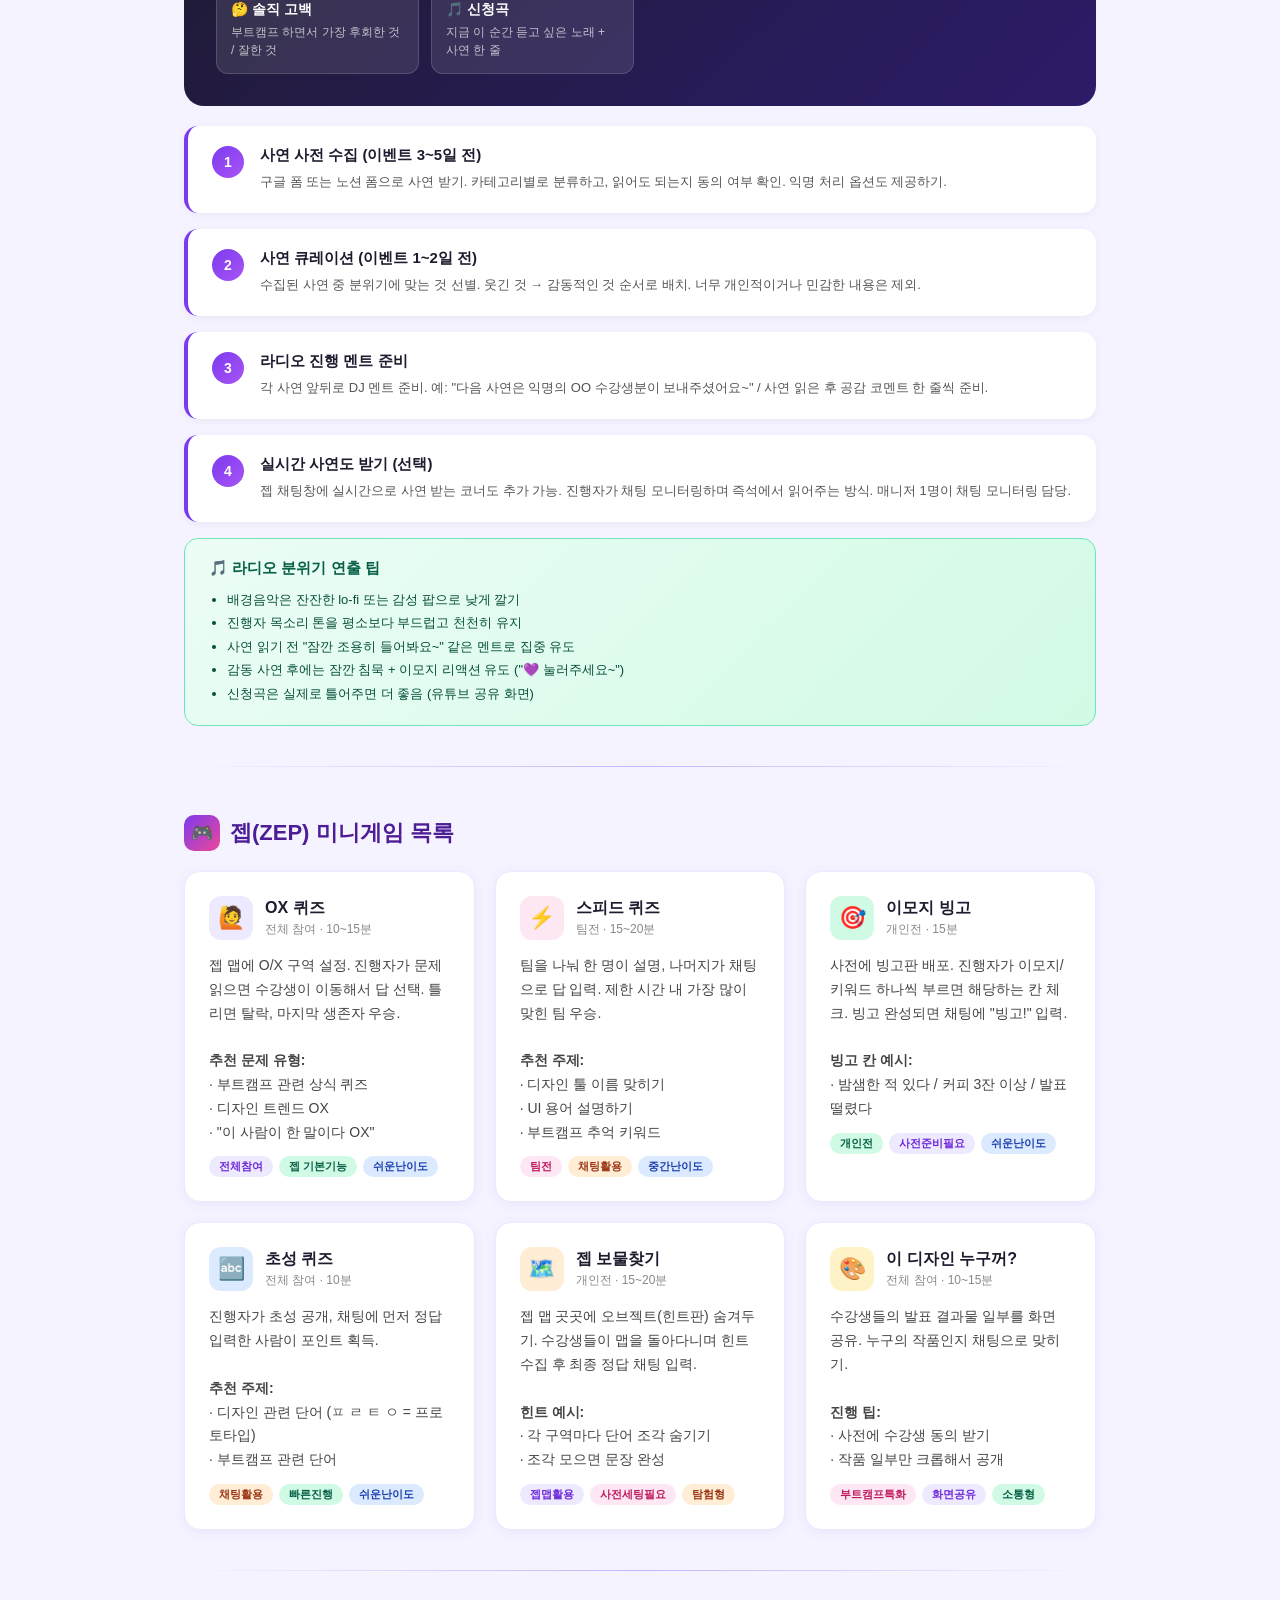
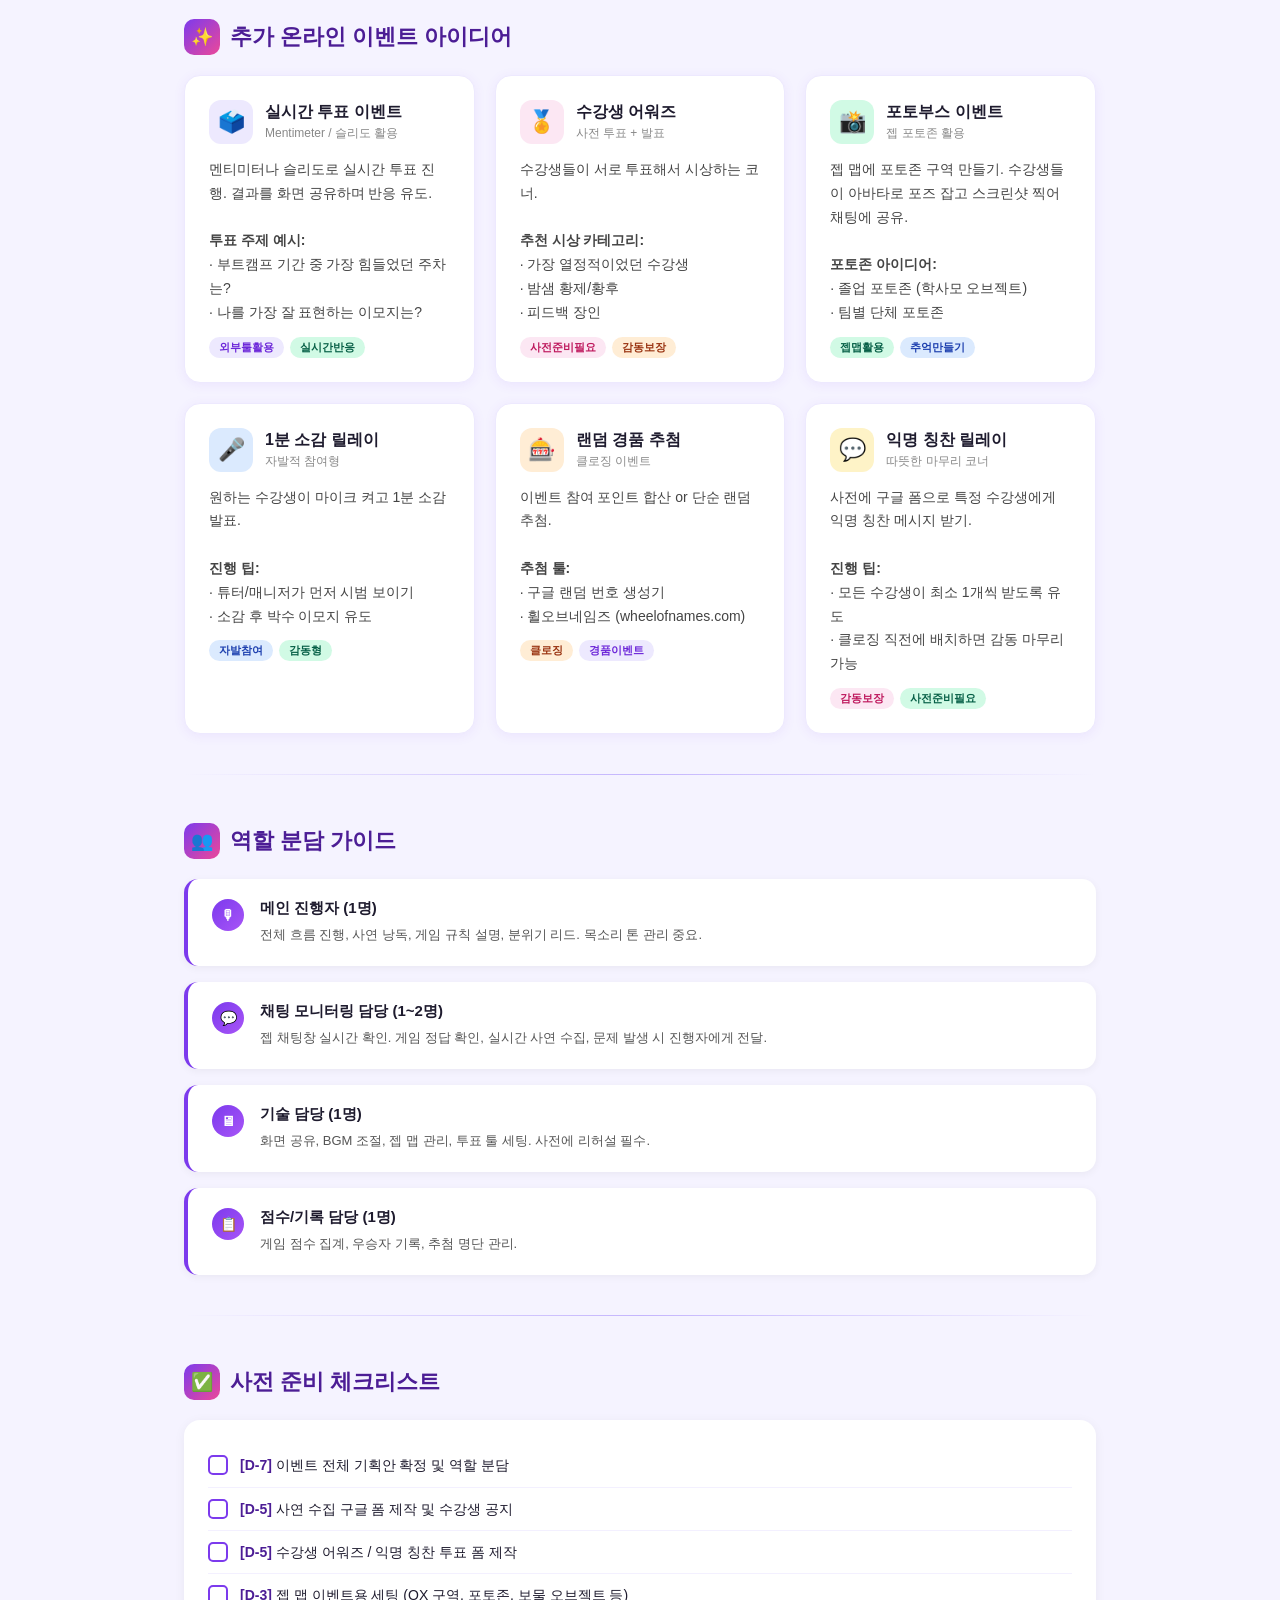
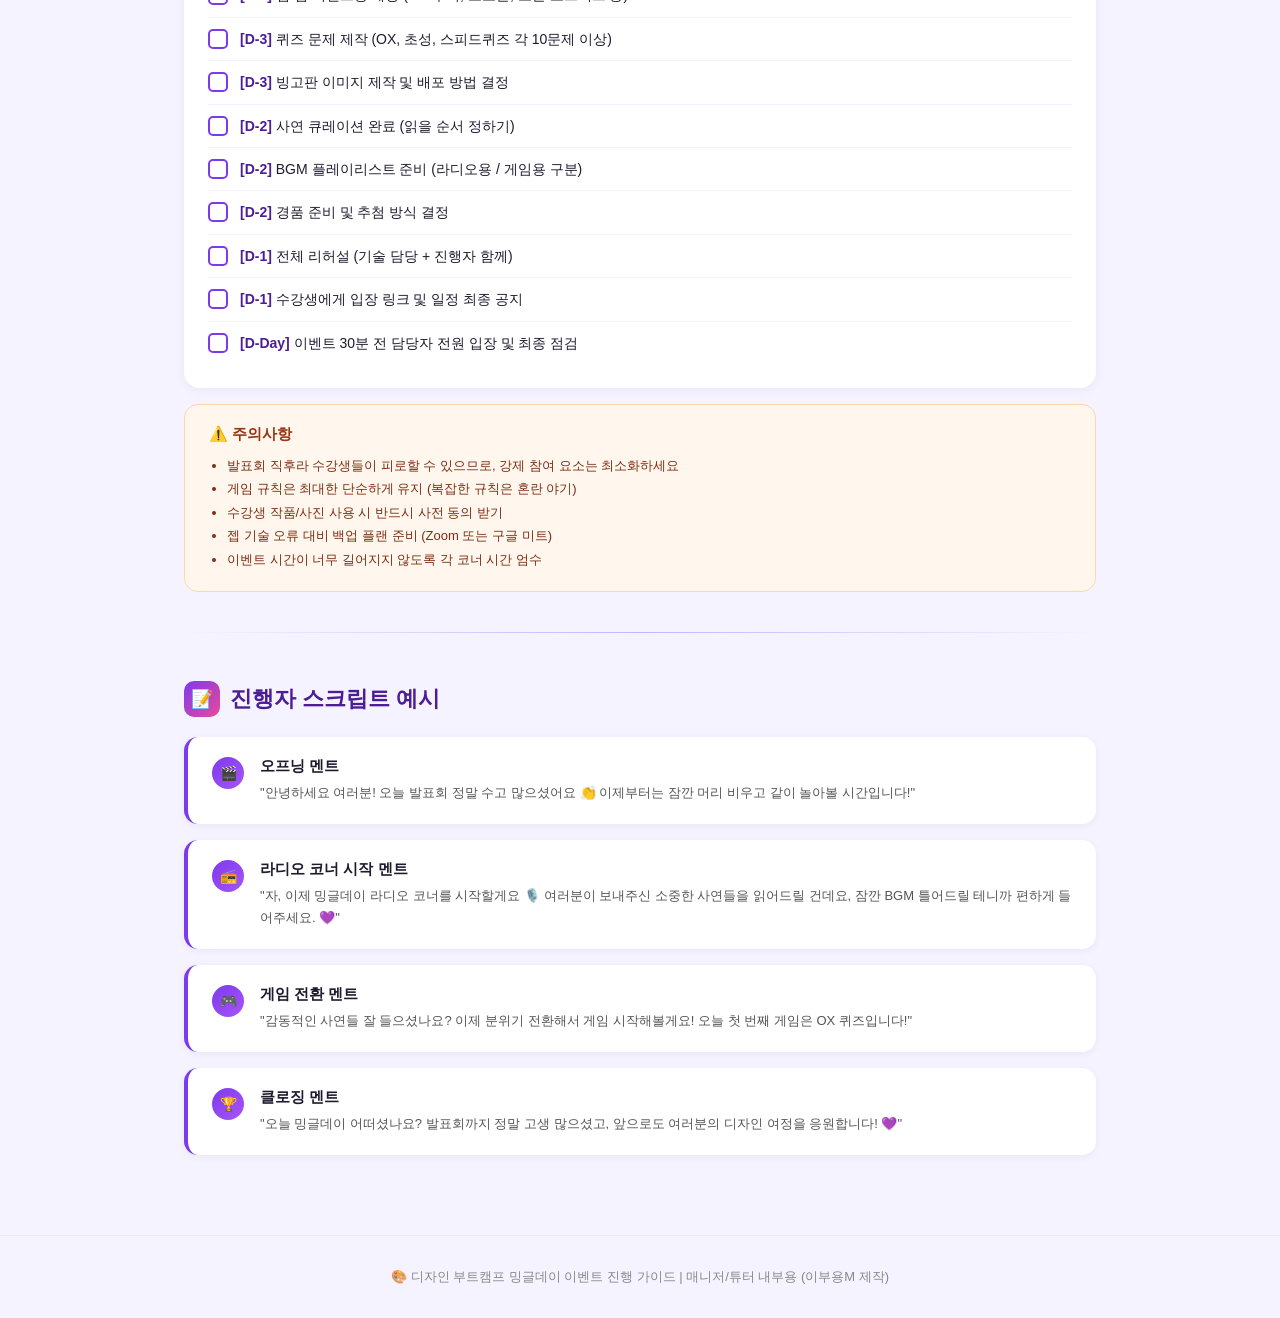
==== commit bf0a2eef: "[Fix] Nav Error Fix" ====
--- a/index.html
+++ b/index.html
@@ -8,34 +8,17 @@
     * { margin: 0; padding: 0; box-sizing: border-box; }
     body { font-family: 'Segoe UI', 'Apple SD Gothic Neo', sans-serif; background: #f5f3ff; color: #1e1b2e; }
 
-      <nav style="
-  position: sticky; top: 0; z-index: 999;
-  background: rgba(255,255,255,0.95);
-  backdrop-filter: blur(10px);
-  border-bottom: 1px solid #ede9fe;
-  padding: 0 24px;
-  display: flex; align-items: center; justify-content: space-between;
-  height: 52px;
-  box-shadow: 0 1px 8px rgba(124,58,237,0.08);
-  font-family: 'Segoe UI', 'Apple SD Gothic Neo', sans-serif;
-">
-  <div style="display:flex; align-items:center; gap:10px;">
-    <span style="font-size:20px;">🎉</span>
-    <span style="font-weight:800; font-size:15px; color:#4c1d95;">NBC APM Manager</span>
-  </div>
-  <div style="display:flex; gap:6px;">
-    <a href="index.html" style="
-      padding: 7px 16px; border-radius: 20px; font-size: 13px; font-weight: 700;
-      text-decoration: none;
-      background: linear-gradient(135deg, #7c3aed, #a855f7); color: white;
-    ">📋 진행 가이드</a>
-    <a href="timetable.html" style="
-      padding: 7px 16px; border-radius: 20px; font-size: 13px; font-weight: 700;
-      text-decoration: none;
-      background: #f5f3ff; color: #7c3aed; border: 1.5px solid #ede9fe;
-    ">🗓️ 타임테이블</a>
-  </div>
-</nav>
+    nav {
+      position: sticky; top: 0; z-index: 999;
+      background: rgba(255,255,255,0.95);
+      backdrop-filter: blur(10px);
+      border-bottom: 1px solid #ede9fe;
+      padding: 0 24px;
+      display: flex; align-items: center; justify-content: space-between;
+      height: 52px;
+      box-shadow: 0 1px 8px rgba(124,58,237,0.08);
+      font-family: 'Segoe UI', 'Apple SD Gothic Neo', sans-serif;
+    }
 
     .hero {
       background: linear-gradient(135deg, #7c3aed, #a855f7, #ec4899);
@@ -81,7 +64,6 @@
       font-size: 18px; color: white;
     }
 
-    /* 타임라인 */
     .timeline { position: relative; padding-left: 32px; }
     .timeline::before {
       content: '';
@@ -108,7 +90,6 @@
     .timeline-item .title { font-size: 16px; font-weight: 700; margin-bottom: 4px; }
     .timeline-item .desc { font-size: 14px; color: #555; line-height: 1.6; }
 
-    /* 카드 그리드 */
     .card-grid { display: grid; grid-template-columns: repeat(auto-fill, minmax(280px, 1fr)); gap: 20px; }
     .card {
       background: white;
@@ -143,7 +124,6 @@
     .tag-blue { background: #dbeafe; color: #1e40af; }
     .tag-orange { background: #ffedd5; color: #9a3412; }
 
-    /* 진행 스텝 */
     .steps { display: flex; flex-direction: column; gap: 16px; }
     .step {
       background: white;
@@ -163,7 +143,6 @@
     .step .step-content .step-title { font-size: 15px; font-weight: 700; margin-bottom: 6px; }
     .step .step-content .step-desc { font-size: 13px; color: #555; line-height: 1.7; }
 
-    /* 라디오 섹션 */
     .radio-box {
       background: linear-gradient(135deg, #1e1b2e, #2d1b69);
       border-radius: 20px;
@@ -183,7 +162,6 @@
     .radio-item .ri-title { font-size: 14px; font-weight: 700; margin-bottom: 4px; }
     .radio-item .ri-desc { font-size: 12px; opacity: 0.7; line-height: 1.5; }
 
-    /* 체크리스트 */
     .checklist { background: white; border-radius: 16px; padding: 24px; box-shadow: 0 2px 12px rgba(0,0,0,0.05); }
     .checklist-item {
       display: flex; align-items: flex-start; gap: 12px;
@@ -199,7 +177,6 @@
     .checklist-item .check-label { line-height: 1.6; }
     .checklist-item .check-label strong { color: #4c1d95; }
 
-    /* 주의사항 */
     .notice {
       background: #fff7ed;
       border: 1px solid #fed7aa;
@@ -211,7 +188,6 @@
     .notice ul { padding-left: 18px; }
     .notice ul li { font-size: 13px; color: #7c2d12; line-height: 1.8; }
 
-    /* 진행자 팁 */
     .tip-box {
       background: linear-gradient(135deg, #ecfdf5, #d1fae5);
       border: 1px solid #6ee7b7;
@@ -247,8 +223,27 @@
 </head>
 <body>
 
+  <nav>
+    <div style="display:flex; align-items:center; gap:10px;">
+      <span style="font-size:20px;">🎉</span>
+      <span style="font-weight:800; font-size:15px; color:#4c1d95;">NBC APM Manager</span>
+    </div>
+    <div style="display:flex; gap:6px;">
+      <a href="index.html" style="
+        padding: 7px 16px; border-radius: 20px; font-size: 13px; font-weight: 700;
+        text-decoration: none;
+        background: linear-gradient(135deg, #7c3aed, #a855f7); color: white;
+      ">📋 진행 가이드</a>
+      <a href="timetable.html" style="
+        padding: 7px 16px; border-radius: 20px; font-size: 13px; font-weight: 700;
+        text-decoration: none;
+        background: #f5f3ff; color: #7c3aed; border: 1.5px solid #ede9fe;
+      ">🗓️ 타임테이블</a>
+    </div>
+  </nav>
+
   <div class="hero">
-    <div class="badge">🎨 디자인 부트캠프 공식 가이드</div>
+    <div class="badge">🎨 디자인 부트캠프 가이드 (초안)</div>
     <h1>🎉 밍글데이 이벤트<br>진행 가이드</h1>
     <p>발표회 이후 지친 수강생들을 위한<br>온라인 이벤트 & 미니게임 진행 매뉴얼</p>
     <div class="meta">
@@ -261,7 +256,6 @@
 
   <div class="container">
 
-    <!-- 전체 타임라인 -->
     <div class="section-title">
       <div class="icon">⏱</div>
       전체 진행 타임라인 (예시 2시간)
@@ -307,7 +301,6 @@
 
     <div class="divider"></div>
 
-    <!-- 사연 라디오 -->
     <div class="section-title">
       <div class="icon">📻</div>
       사연 라디오 진행 가이드
@@ -318,30 +311,12 @@
       <p>발표회를 마친 수강생들의 솔직한 이야기를 라디오 형식으로 공유하는 코너입니다.<br>
       진행자가 DJ처럼 사연을 읽고, 공감과 위로의 분위기를 만들어주세요.</p>
       <div class="radio-items">
-        <div class="radio-item">
-          <div class="ri-title">😭 고생했어요 사연</div>
-          <div class="ri-desc">발표 준비하면서 힘들었던 순간, 밤샘 작업 이야기</div>
-        </div>
-        <div class="radio-item">
-          <div class="ri-title">😂 웃긴 에피소드</div>
-          <div class="ri-desc">발표 중 실수담, 팀원과의 웃긴 해프닝</div>
-        </div>
-        <div class="radio-item">
-          <div class="ri-title">💌 감사 전하기</div>
-          <div class="ri-desc">튜터/매니저/팀원에게 전하고 싶은 감사 메시지</div>
-        </div>
-        <div class="radio-item">
-          <div class="ri-title">🌟 나에게 한마디</div>
-          <div class="ri-desc">수료 후 자신에게 전하고 싶은 응원 메시지</div>
-        </div>
-        <div class="radio-item">
-          <div class="ri-title">🤔 솔직 고백</div>
-          <div class="ri-desc">부트캠프 하면서 가장 후회한 것 / 잘한 것</div>
-        </div>
-        <div class="radio-item">
-          <div class="ri-title">🎵 신청곡</div>
-          <div class="ri-desc">지금 이 순간 듣고 싶은 노래 + 사연 한 줄</div>
-        </div>
+        <div class="radio-item"><div class="ri-title">😭 고생했어요 사연</div><div class="ri-desc">발표 준비하면서 힘들었던 순간, 밤샘 작업 이야기</div></div>
+        <div class="radio-item"><div class="ri-title">😂 웃긴 에피소드</div><div class="ri-desc">발표 중 실수담, 팀원과의 웃긴 해프닝</div></div>
+        <div class="radio-item"><div class="ri-title">💌 감사 전하기</div><div class="ri-desc">튜터/매니저/팀원에게 전하고 싶은 감사 메시지</div></div>
+        <div class="radio-item"><div class="ri-title">🌟 나에게 한마디</div><div class="ri-desc">수료 후 자신에게 전하고 싶은 응원 메시지</div></div>
+        <div class="radio-item"><div class="ri-title">🤔 솔직 고백</div><div class="ri-desc">부트캠프 하면서 가장 후회한 것 / 잘한 것</div></div>
+        <div class="radio-item"><div class="ri-title">🎵 신청곡</div><div class="ri-desc">지금 이 순간 듣고 싶은 노래 + 사연 한 줄</div></div>
       </div>
     </div>
 
@@ -389,29 +364,20 @@
 
     <div class="divider"></div>
 
-    <!-- 젭 미니게임 -->
     <div class="section-title">
       <div class="icon">🎮</div>
       젭(ZEP) 미니게임 목록
     </div>
 
     <div class="card-grid">
-
       <div class="card">
         <div class="card-header">
           <div class="card-icon" style="background:#ede9fe;">🙋</div>
-          <div>
-            <div class="card-title">OX 퀴즈</div>
-            <div class="card-sub">전체 참여 · 10~15분</div>
-          </div>
-        </div>
-        <div class="card-body">
-          젭 맵에 O/X 구역 설정. 진행자가 문제 읽으면 수강생이 이동해서 답 선택. 틀리면 탈락, 마지막 생존자 우승.
-          <br><br>
-          <strong>추천 문제 유형:</strong><br>
-          · 부트캠프 관련 상식 퀴즈<br>
-          · 디자인 트렌드 OX<br>
-          · "이 사람이 한 말이다 OX" (튜터/수강생 명언)
+          <div><div class="card-title">OX 퀴즈</div><div class="card-sub">전체 참여 · 10~15분</div></div>
+        </div>
+        <div class="card-body">
+          젭 맵에 O/X 구역 설정. 진행자가 문제 읽으면 수강생이 이동해서 답 선택. 틀리면 탈락, 마지막 생존자 우승.<br><br>
+          <strong>추천 문제 유형:</strong><br>· 부트캠프 관련 상식 퀴즈<br>· 디자인 트렌드 OX<br>· "이 사람이 한 말이다 OX"
         </div>
         <div class="tag-row">
           <span class="tag tag-purple">전체참여</span>
@@ -419,22 +385,14 @@
           <span class="tag tag-blue">쉬운난이도</span>
         </div>
       </div>
-
       <div class="card">
         <div class="card-header">
           <div class="card-icon" style="background:#fce7f3;">⚡</div>
-          <div>
-            <div class="card-title">스피드 퀴즈</div>
-            <div class="card-sub">팀전 · 15~20분</div>
-          </div>
-        </div>
-        <div class="card-body">
-          팀을 나눠 한 명이 설명, 나머지가 채팅으로 답 입력. 제한 시간 내 가장 많이 맞힌 팀 우승.
-          <br><br>
-          <strong>추천 주제:</strong><br>
-          · 디자인 툴 이름 맞히기<br>
-          · UI 용어 설명하기<br>
-          · 부트캠프 추억 키워드
+          <div><div class="card-title">스피드 퀴즈</div><div class="card-sub">팀전 · 15~20분</div></div>
+        </div>
+        <div class="card-body">
+          팀을 나눠 한 명이 설명, 나머지가 채팅으로 답 입력. 제한 시간 내 가장 많이 맞힌 팀 우승.<br><br>
+          <strong>추천 주제:</strong><br>· 디자인 툴 이름 맞히기<br>· UI 용어 설명하기<br>· 부트캠프 추억 키워드
         </div>
         <div class="tag-row">
           <span class="tag tag-pink">팀전</span>
@@ -442,20 +400,14 @@
           <span class="tag tag-blue">중간난이도</span>
         </div>
       </div>
-
       <div class="card">
         <div class="card-header">
           <div class="card-icon" style="background:#d1fae5;">🎯</div>
-          <div>
-            <div class="card-title">이모지 빙고</div>
-            <div class="card-sub">개인전 · 15분</div>
-          </div>
-        </div>
-        <div class="card-body">
-          사전에 빙고판(3x3 또는 4x4) 배포. 진행자가 이모지/키워드 하나씩 부르면 해당하는 칸 체크. 빙고 완성되면 채팅에 "빙고!" 입력.
-          <br><br>
-          <strong>빙고 칸 예시:</strong><br>
-          · 밤샘한 적 있다 / 커피 3잔 이상 / 발표 떨렸다
+          <div><div class="card-title">이모지 빙고</div><div class="card-sub">개인전 · 15분</div></div>
+        </div>
+        <div class="card-body">
+          사전에 빙고판 배포. 진행자가 이모지/키워드 하나씩 부르면 해당하는 칸 체크. 빙고 완성되면 채팅에 "빙고!" 입력.<br><br>
+          <strong>빙고 칸 예시:</strong><br>· 밤샘한 적 있다 / 커피 3잔 이상 / 발표 떨렸다
         </div>
         <div class="tag-row">
           <span class="tag tag-green">개인전</span>
@@ -463,22 +415,14 @@
           <span class="tag tag-blue">쉬운난이도</span>
         </div>
       </div>
-
       <div class="card">
         <div class="card-header">
           <div class="card-icon" style="background:#dbeafe;">🔤</div>
-          <div>
-            <div class="card-title">초성 퀴즈</div>
-            <div class="card-sub">전체 참여 · 10분</div>
-          </div>
-        </div>
-        <div class="card-body">
-          진행자가 초성 공개, 채팅에 먼저 정답 입력한 사람이 포인트 획득. 젭 채팅창 활용.
-          <br><br>
-          <strong>추천 주제:</strong><br>
-          · 디자인 관련 단어 (ㅍ ㄹ ㅌ ㅇ = 프로토타입)<br>
-          · 부트캠프 관련 단어<br>
-          · 유명 디자이너/브랜드
+          <div><div class="card-title">초성 퀴즈</div><div class="card-sub">전체 참여 · 10분</div></div>
+        </div>
+        <div class="card-body">
+          진행자가 초성 공개, 채팅에 먼저 정답 입력한 사람이 포인트 획득.<br><br>
+          <strong>추천 주제:</strong><br>· 디자인 관련 단어 (ㅍ ㄹ ㅌ ㅇ = 프로토타입)<br>· 부트캠프 관련 단어
         </div>
         <div class="tag-row">
           <span class="tag tag-orange">채팅활용</span>
@@ -486,21 +430,14 @@
           <span class="tag tag-blue">쉬운난이도</span>
         </div>
       </div>
-
       <div class="card">
         <div class="card-header">
           <div class="card-icon" style="background:#ffedd5;">🗺️</div>
-          <div>
-            <div class="card-title">젭 보물찾기</div>
-            <div class="card-sub">개인전 · 15~20분</div>
-          </div>
-        </div>
-        <div class="card-body">
-          젭 맵 곳곳에 오브젝트(힌트판) 숨겨두기. 수강생들이 맵을 돌아다니며 힌트 수집 후 최종 정답 채팅 입력.
-          <br><br>
-          <strong>힌트 예시:</strong><br>
-          · 각 구역마다 단어 조각 숨기기<br>
-          · 조각 모으면 문장 완성
+          <div><div class="card-title">젭 보물찾기</div><div class="card-sub">개인전 · 15~20분</div></div>
+        </div>
+        <div class="card-body">
+          젭 맵 곳곳에 오브젝트(힌트판) 숨겨두기. 수강생들이 맵을 돌아다니며 힌트 수집 후 최종 정답 채팅 입력.<br><br>
+          <strong>힌트 예시:</strong><br>· 각 구역마다 단어 조각 숨기기<br>· 조각 모으면 문장 완성
         </div>
         <div class="tag-row">
           <span class="tag tag-purple">젭맵활용</span>
@@ -508,22 +445,14 @@
           <span class="tag tag-orange">탐험형</span>
         </div>
       </div>
-
       <div class="card">
         <div class="card-header">
           <div class="card-icon" style="background:#fef3c7;">🎨</div>
-          <div>
-            <div class="card-title">이 디자인 누구꺼?</div>
-            <div class="card-sub">전체 참여 · 10~15분</div>
-          </div>
-        </div>
-        <div class="card-body">
-          수강생들의 발표 결과물 일부를 화면 공유. 누구의 작품인지 채팅으로 맞히기. 디자인 부트캠프 특화 게임!
-          <br><br>
-          <strong>진행 팁:</strong><br>
-          · 사전에 수강생 동의 받기<br>
-          · 작품 일부만 크롭해서 공개<br>
-          · 작가 본인이 직접 설명하는 시간도 추가
+          <div><div class="card-title">이 디자인 누구꺼?</div><div class="card-sub">전체 참여 · 10~15분</div></div>
+        </div>
+        <div class="card-body">
+          수강생들의 발표 결과물 일부를 화면 공유. 누구의 작품인지 채팅으로 맞히기.<br><br>
+          <strong>진행 팁:</strong><br>· 사전에 수강생 동의 받기<br>· 작품 일부만 크롭해서 공개
         </div>
         <div class="tag-row">
           <span class="tag tag-pink">부트캠프특화</span>
@@ -531,157 +460,104 @@
           <span class="tag tag-green">소통형</span>
         </div>
       </div>
-
     </div>
 
     <div class="divider"></div>
 
-    <!-- 추가 온라인 이벤트 -->
     <div class="section-title">
       <div class="icon">✨</div>
       추가 온라인 이벤트 아이디어
     </div>
 
     <div class="card-grid">
-
       <div class="card">
         <div class="card-header">
           <div class="card-icon" style="background:#ede9fe;">🗳️</div>
-          <div>
-            <div class="card-title">실시간 투표 이벤트</div>
-            <div class="card-sub">Mentimeter / 슬리도 활용</div>
-          </div>
-        </div>
-        <div class="card-body">
-          멘티미터나 슬리도로 실시간 투표 진행. 결과를 화면 공유하며 반응 유도.
-          <br><br>
-          <strong>투표 주제 예시:</strong><br>
-          · 부트캠프 기간 중 가장 힘들었던 주차는?<br>
-          · 나를 가장 잘 표현하는 이모지는?<br>
-          · 다음에 또 하고 싶은 프로젝트 유형은?
+          <div><div class="card-title">실시간 투표 이벤트</div><div class="card-sub">Mentimeter / 슬리도 활용</div></div>
+        </div>
+        <div class="card-body">
+          멘티미터나 슬리도로 실시간 투표 진행. 결과를 화면 공유하며 반응 유도.<br><br>
+          <strong>투표 주제 예시:</strong><br>· 부트캠프 기간 중 가장 힘들었던 주차는?<br>· 나를 가장 잘 표현하는 이모지는?
         </div>
         <div class="tag-row">
           <span class="tag tag-purple">외부툴활용</span>
           <span class="tag tag-green">실시간반응</span>
         </div>
       </div>
-
       <div class="card">
         <div class="card-header">
           <div class="card-icon" style="background:#fce7f3;">🏅</div>
-          <div>
-            <div class="card-title">수강생 어워즈</div>
-            <div class="card-sub">사전 투표 + 발표</div>
-          </div>
-        </div>
-        <div class="card-body">
-          수강생들이 서로 투표해서 시상하는 코너. 진지한 상보다 웃긴 상 위주로!
-          <br><br>
-          <strong>추천 시상 카테고리:</strong><br>
-          · 가장 열정적이었던 수강생<br>
-          · 가장 많이 웃겼던 수강생<br>
-          · 밤샘 황제/황후<br>
-          · 피드백 장인<br>
-          · 갓생 살았던 수강생
+          <div><div class="card-title">수강생 어워즈</div><div class="card-sub">사전 투표 + 발표</div></div>
+        </div>
+        <div class="card-body">
+          수강생들이 서로 투표해서 시상하는 코너.<br><br>
+          <strong>추천 시상 카테고리:</strong><br>· 가장 열정적이었던 수강생<br>· 밤샘 황제/황후<br>· 피드백 장인
         </div>
         <div class="tag-row">
           <span class="tag tag-pink">사전준비필요</span>
           <span class="tag tag-orange">감동보장</span>
         </div>
       </div>
-
       <div class="card">
         <div class="card-header">
           <div class="card-icon" style="background:#d1fae5;">📸</div>
-          <div>
-            <div class="card-title">포토부스 이벤트</div>
-            <div class="card-sub">젭 포토존 활용</div>
-          </div>
-        </div>
-        <div class="card-body">
-          젭 맵에 포토존 구역 만들기. 수강생들이 아바타로 포즈 잡고 스크린샷 찍어 채팅에 공유.
-          <br><br>
-          <strong>포토존 아이디어:</strong><br>
-          · 졸업 포토존 (학사모 오브젝트)<br>
-          · 팀별 단체 포토존<br>
-          · 튜터/매니저와 함께 찍기
+          <div><div class="card-title">포토부스 이벤트</div><div class="card-sub">젭 포토존 활용</div></div>
+        </div>
+        <div class="card-body">
+          젭 맵에 포토존 구역 만들기. 수강생들이 아바타로 포즈 잡고 스크린샷 찍어 채팅에 공유.<br><br>
+          <strong>포토존 아이디어:</strong><br>· 졸업 포토존 (학사모 오브젝트)<br>· 팀별 단체 포토존
         </div>
         <div class="tag-row">
           <span class="tag tag-green">젭맵활용</span>
           <span class="tag tag-blue">추억만들기</span>
         </div>
       </div>
-
       <div class="card">
         <div class="card-header">
           <div class="card-icon" style="background:#dbeafe;">🎤</div>
-          <div>
-            <div class="card-title">1분 소감 릴레이</div>
-            <div class="card-sub">자발적 참여형</div>
-          </div>
-        </div>
-        <div class="card-body">
-          원하는 수강생이 마이크 켜고 1분 소감 발표. 강요 없이 자발적으로. 진행자가 분위기 띄워주기.
-          <br><br>
-          <strong>진행 팁:</strong><br>
-          · 튜터/매니저가 먼저 시범 보이기<br>
-          · 소감 후 박수 이모지 유도<br>
-          · 너무 길어지면 부드럽게 마무리 유도
+          <div><div class="card-title">1분 소감 릴레이</div><div class="card-sub">자발적 참여형</div></div>
+        </div>
+        <div class="card-body">
+          원하는 수강생이 마이크 켜고 1분 소감 발표.<br><br>
+          <strong>진행 팁:</strong><br>· 튜터/매니저가 먼저 시범 보이기<br>· 소감 후 박수 이모지 유도
         </div>
         <div class="tag-row">
           <span class="tag tag-blue">자발참여</span>
           <span class="tag tag-green">감동형</span>
         </div>
       </div>
-
       <div class="card">
         <div class="card-header">
           <div class="card-icon" style="background:#ffedd5;">🎰</div>
-          <div>
-            <div class="card-title">랜덤 경품 추첨</div>
-            <div class="card-sub">클로징 이벤트</div>
-          </div>
-        </div>
-        <div class="card-body">
-          이벤트 참여 포인트 합산 or 단순 랜덤 추첨. 화면 공유로 추첨 과정 공개.
-          <br><br>
-          <strong>추첨 툴:</strong><br>
-          · 구글 랜덤 번호 생성기<br>
-          · 휠오브네임즈 (wheelofnames.com)<br>
-          · 랜덤 추첨 사이트
+          <div><div class="card-title">랜덤 경품 추첨</div><div class="card-sub">클로징 이벤트</div></div>
+        </div>
+        <div class="card-body">
+          이벤트 참여 포인트 합산 or 단순 랜덤 추첨.<br><br>
+          <strong>추첨 툴:</strong><br>· 구글 랜덤 번호 생성기<br>· 휠오브네임즈 (wheelofnames.com)
         </div>
         <div class="tag-row">
           <span class="tag tag-orange">클로징</span>
           <span class="tag tag-purple">경품이벤트</span>
         </div>
       </div>
-
       <div class="card">
         <div class="card-header">
           <div class="card-icon" style="background:#fef3c7;">💬</div>
-          <div>
-            <div class="card-title">익명 칭찬 릴레이</div>
-            <div class="card-sub">따뜻한 마무리 코너</div>
-          </div>
-        </div>
-        <div class="card-body">
-          사전에 구글 폼으로 특정 수강생에게 익명 칭찬 메시지 받기. 진행자가 낭독하면 해당 수강생 리액션.
-          <br><br>
-          <strong>진행 팁:</strong><br>
-          · 모든 수강생이 최소 1개씩 받도록 유도<br>
-          · 클로징 직전에 배치하면 감동 마무리 가능
+          <div><div class="card-title">익명 칭찬 릴레이</div><div class="card-sub">따뜻한 마무리 코너</div></div>
+        </div>
+        <div class="card-body">
+          사전에 구글 폼으로 특정 수강생에게 익명 칭찬 메시지 받기.<br><br>
+          <strong>진행 팁:</strong><br>· 모든 수강생이 최소 1개씩 받도록 유도<br>· 클로징 직전에 배치하면 감동 마무리 가능
         </div>
         <div class="tag-row">
           <span class="tag tag-pink">감동보장</span>
           <span class="tag tag-green">사전준비필요</span>
         </div>
       </div>
-
     </div>
 
     <div class="divider"></div>
 
-    <!-- 역할 분담 -->
     <div class="section-title">
       <div class="icon">👥</div>
       역할 분담 가이드
@@ -692,89 +568,52 @@
         <div class="step-num">🎙</div>
         <div class="step-content">
           <div class="step-title">메인 진행자 (1명)</div>
-          <div class="step-desc">전체 흐름 진행, 사연 낭독, 게임 규칙 설명, 분위기 리드. 목소리 톤 관리 중요. 매니저 또는 진행 경험 있는 수강생 추천.</div>
+          <div class="step-desc">전체 흐름 진행, 사연 낭독, 게임 규칙 설명, 분위기 리드. 목소리 톤 관리 중요.</div>
         </div>
       </div>
       <div class="step">
         <div class="step-num">💬</div>
         <div class="step-content">
           <div class="step-title">채팅 모니터링 담당 (1~2명)</div>
-          <div class="step-desc">젭 채팅창 실시간 확인. 게임 정답 확인, 실시간 사연 수집, 문제 발생 시 진행자에게 전달. 매니저 담당 추천.</div>
+          <div class="step-desc">젭 채팅창 실시간 확인. 게임 정답 확인, 실시간 사연 수집, 문제 발생 시 진행자에게 전달.</div>
         </div>
       </div>
       <div class="step">
         <div class="step-num">🖥</div>
         <div class="step-content">
           <div class="step-title">기술 담당 (1명)</div>
-          <div class="step-desc">화면 공유, BGM 조절, 젭 맵 관리, 투표 툴 세팅. 이벤트 중 기술 오류 대응. 사전에 리허설 필수.</div>
+          <div class="step-desc">화면 공유, BGM 조절, 젭 맵 관리, 투표 툴 세팅. 사전에 리허설 필수.</div>
         </div>
       </div>
       <div class="step">
         <div class="step-num">📋</div>
         <div class="step-content">
           <div class="step-title">점수/기록 담당 (1명)</div>
-          <div class="step-desc">게임 점수 집계, 우승자 기록, 추첨 명단 관리. 스프레드시트 또는 노션 DB 활용.</div>
+          <div class="step-desc">게임 점수 집계, 우승자 기록, 추첨 명단 관리.</div>
         </div>
       </div>
     </div>
 
     <div class="divider"></div>
 
-    <!-- 사전 준비 체크리스트 -->
     <div class="section-title">
       <div class="icon">✅</div>
       사전 준비 체크리스트
     </div>
 
     <div class="checklist">
-      <div class="checklist-item">
-        <div class="check-box"></div>
-        <div class="check-label"><strong>[D-7]</strong> 이벤트 전체 기획안 확정 및 역할 분담</div>
-      </div>
-      <div class="checklist-item">
-        <div class="check-box"></div>
-        <div class="check-label"><strong>[D-5]</strong> 사연 수집 구글 폼 제작 및 수강생 공지</div>
-      </div>
-      <div class="checklist-item">
-        <div class="check-box"></div>
-        <div class="check-label"><strong>[D-5]</strong> 수강생 어워즈 / 익명 칭찬 투표 폼 제작</div>
-      </div>
-      <div class="checklist-item">
-        <div class="check-box"></div>
-        <div class="check-label"><strong>[D-3]</strong> 젭 맵 이벤트용 세팅 (OX 구역, 포토존, 보물 오브젝트 등)</div>
-      </div>
-      <div class="checklist-item">
-        <div class="check-box"></div>
-        <div class="check-label"><strong>[D-3]</strong> 퀴즈 문제 제작 (OX, 초성, 스피드퀴즈 각 10문제 이상)</div>
-      </div>
-      <div class="checklist-item">
-        <div class="check-box"></div>
-        <div class="check-label"><strong>[D-3]</strong> 빙고판 이미지 제작 및 배포 방법 결정</div>
-      </div>
-      <div class="checklist-item">
-        <div class="check-box"></div>
-        <div class="check-label"><strong>[D-2]</strong> 사연 큐레이션 완료 (읽을 순서 정하기)</div>
-      </div>
-      <div class="checklist-item">
-        <div class="check-box"></div>
-        <div class="check-label"><strong>[D-2]</strong> BGM 플레이리스트 준비 (라디오용 / 게임용 구분)</div>
-      </div>
-      <div class="checklist-item">
-        <div class="check-box"></div>
-        <div class="check-label"><strong>[D-2]</strong> 경품 준비 및 추첨 방식 결정</div>
-      </div>
-      <div class="checklist-item">
-        <div class="check-box"></div>
-        <div class="check-label"><strong>[D-1]</strong> 전체 리허설 (기술 담당 + 진행자 함께)</div>
-      </div>
-      <div class="checklist-item">
-        <div class="check-box"></div>
-        <div class="check-label"><strong>[D-1]</strong> 수강생에게 입장 링크 및 일정 최종 공지</div>
-      </div>
-      <div class="checklist-item">
-        <div class="check-box"></div>
-        <div class="check-label"><strong>[D-Day]</strong> 이벤트 30분 전 담당자 전원 입장 및 최종 점검</div>
-      </div>
+      <div class="checklist-item"><div class="check-box"></div><div class="check-label"><strong>[D-7]</strong> 이벤트 전체 기획안 확정 및 역할 분담</div></div>
+      <div class="checklist-item"><div class="check-box"></div><div class="check-label"><strong>[D-5]</strong> 사연 수집 구글 폼 제작 및 수강생 공지</div></div>
+      <div class="checklist-item"><div class="check-box"></div><div class="check-label"><strong>[D-5]</strong> 수강생 어워즈 / 익명 칭찬 투표 폼 제작</div></div>
+      <div class="checklist-item"><div class="check-box"></div><div class="check-label"><strong>[D-3]</strong> 젭 맵 이벤트용 세팅 (OX 구역, 포토존, 보물 오브젝트 등)</div></div>
+      <div class="checklist-item"><div class="check-box"></div><div class="check-label"><strong>[D-3]</strong> 퀴즈 문제 제작 (OX, 초성, 스피드퀴즈 각 10문제 이상)</div></div>
+      <div class="checklist-item"><div class="check-box"></div><div class="check-label"><strong>[D-3]</strong> 빙고판 이미지 제작 및 배포 방법 결정</div></div>
+      <div class="checklist-item"><div class="check-box"></div><div class="check-label"><strong>[D-2]</strong> 사연 큐레이션 완료 (읽을 순서 정하기)</div></div>
+      <div class="checklist-item"><div class="check-box"></div><div class="check-label"><strong>[D-2]</strong> BGM 플레이리스트 준비 (라디오용 / 게임용 구분)</div></div>
+      <div class="checklist-item"><div class="check-box"></div><div class="check-label"><strong>[D-2]</strong> 경품 준비 및 추첨 방식 결정</div></div>
+      <div class="checklist-item"><div class="check-box"></div><div class="check-label"><strong>[D-1]</strong> 전체 리허설 (기술 담당 + 진행자 함께)</div></div>
+      <div class="checklist-item"><div class="check-box"></div><div class="check-label"><strong>[D-1]</strong> 수강생에게 입장 링크 및 일정 최종 공지</div></div>
+      <div class="checklist-item"><div class="check-box"></div><div class="check-label"><strong>[D-Day]</strong> 이벤트 30분 전 담당자 전원 입장 및 최종 점검</div></div>
     </div>
 
     <div class="notice">
@@ -785,13 +624,11 @@
         <li>수강생 작품/사진 사용 시 반드시 사전 동의 받기</li>
         <li>젭 기술 오류 대비 백업 플랜 준비 (Zoom 또는 구글 미트)</li>
         <li>이벤트 시간이 너무 길어지지 않도록 각 코너 시간 엄수</li>
-        <li>참여 인원이 많으므로 채팅 정답 확인 시 "먼저 입력한 사람" 기준 명확히 공지</li>
       </ul>
     </div>
 
     <div class="divider"></div>
 
-    <!-- 진행 스크립트 예시 -->
     <div class="section-title">
       <div class="icon">📝</div>
       진행자 스크립트 예시
@@ -802,28 +639,28 @@
         <div class="step-num">🎬</div>
         <div class="step-content">
           <div class="step-title">오프닝 멘트</div>
-          <div class="step-desc">"안녕하세요 여러분! 오늘 발표회 정말 수고 많으셨어요 👏 이제부터는 잠깐 머리 비우고 같이 놀아볼 시간입니다! 오늘 밍글데이는 크게 라디오 코너와 미니게임으로 진행될 예정이에요. 부담 없이 편하게 즐겨주세요~"</div>
+          <div class="step-desc">"안녕하세요 여러분! 오늘 발표회 정말 수고 많으셨어요 👏 이제부터는 잠깐 머리 비우고 같이 놀아볼 시간입니다!"</div>
         </div>
       </div>
       <div class="step">
         <div class="step-num">📻</div>
         <div class="step-content">
           <div class="step-title">라디오 코너 시작 멘트</div>
-          <div class="step-desc">"자, 이제 밍글데이 라디오 코너를 시작할게요 🎙️ 여러분이 보내주신 소중한 사연들을 읽어드릴 건데요, 잠깐 BGM 틀어드릴 테니까 편하게 들어주세요. 사연 주신 분들 감사합니다 💜"</div>
+          <div class="step-desc">"자, 이제 밍글데이 라디오 코너를 시작할게요 🎙️ 여러분이 보내주신 소중한 사연들을 읽어드릴 건데요, 잠깐 BGM 틀어드릴 테니까 편하게 들어주세요. 💜"</div>
         </div>
       </div>
       <div class="step">
         <div class="step-num">🎮</div>
         <div class="step-content">
           <div class="step-title">게임 전환 멘트</div>
-          <div class="step-desc">"감동적인 사연들 잘 들으셨나요? 이제 분위기 전환해서 게임 시작해볼게요! 오늘 첫 번째 게임은 OX 퀴즈입니다. 규칙은 간단해요. 제가 문제를 읽으면 O라고 생각하시는 분은 맵 오른쪽, X라고 생각하시는 분은 왼쪽으로 이동해주세요!"</div>
+          <div class="step-desc">"감동적인 사연들 잘 들으셨나요? 이제 분위기 전환해서 게임 시작해볼게요! 오늘 첫 번째 게임은 OX 퀴즈입니다!"</div>
         </div>
       </div>
       <div class="step">
         <div class="step-num">🏆</div>
         <div class="step-content">
           <div class="step-title">클로징 멘트</div>
-          <div class="step-desc">"오늘 밍글데이 어떠셨나요? 짧은 시간이었지만 다들 너무 열심히 참여해주셔서 진행하는 저도 너무 즐거웠어요 😊 발표회까지 정말 고생 많으셨고, 앞으로도 여러분의 디자인 여정을 응원합니다! 오늘 하루도 수고하셨어요 💜"</div>
+          <div class="step-desc">"오늘 밍글데이 어떠셨나요? 발표회까지 정말 고생 많으셨고, 앞으로도 여러분의 디자인 여정을 응원합니다! 💜"</div>
         </div>
       </div>
     </div>
@@ -831,9 +668,8 @@
   </div>
 
   <footer>
-    🎨 디자인 부트캠프 밍글데이 이벤트 진행 가이드 | 매니저/튜터 내부용
+    🎨 디자인 부트캠프 밍글데이 이벤트 진행 가이드 | 매니저/튜터 내부용 (이부용M 제작)
   </footer>
 
 </body>
-
 </html>
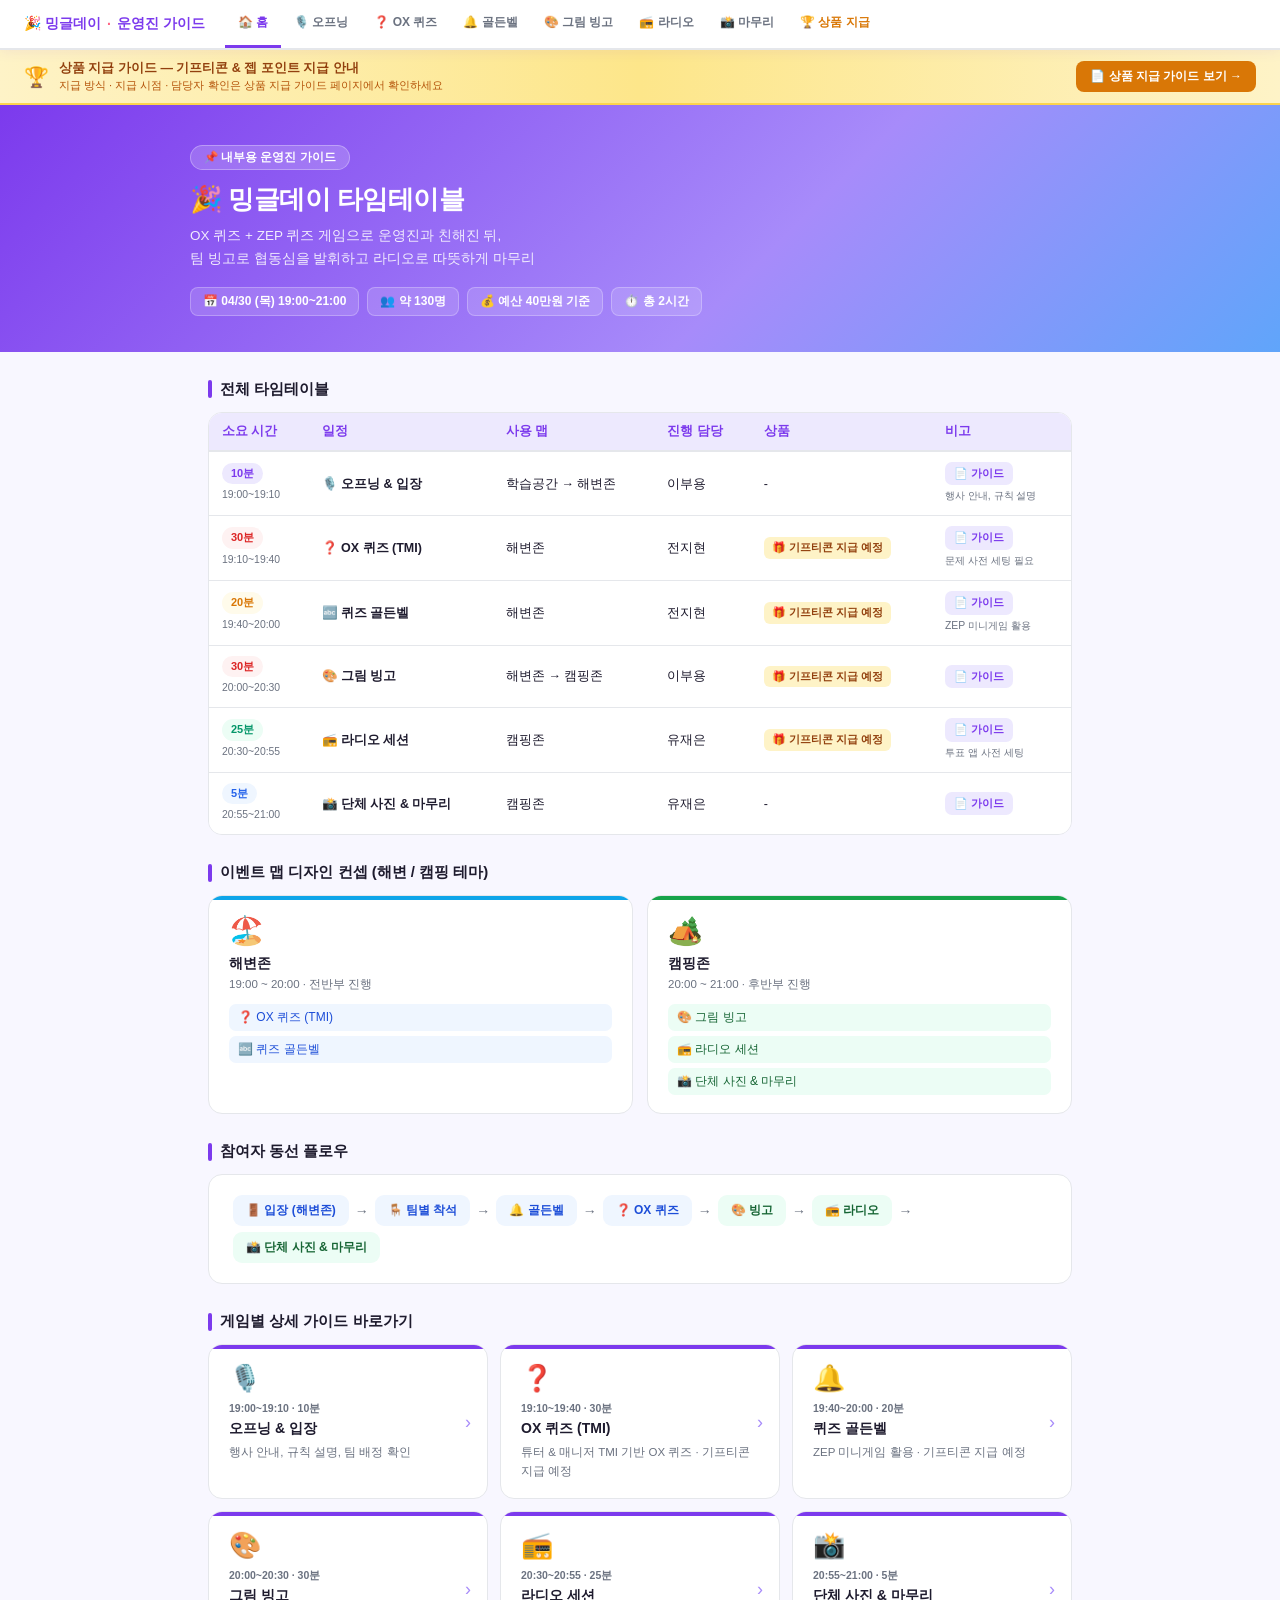
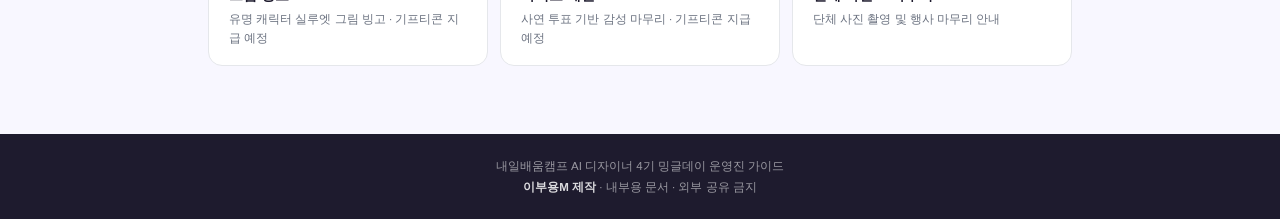
==== commit d71e10c7: "[Feat] Main Guide" ====
--- a/index.html
+++ b/index.html
@@ -1,675 +1,476 @@
 <!DOCTYPE html>
 <html lang="ko">
 <head>
-  <meta charset="UTF-8">
-  <meta name="viewport" content="width=device-width, initial-scale=1.0">
-  <title>밍글데이 이벤트 진행 가이드</title>
-  <style>
-    * { margin: 0; padding: 0; box-sizing: border-box; }
-    body { font-family: 'Segoe UI', 'Apple SD Gothic Neo', sans-serif; background: #f5f3ff; color: #1e1b2e; }
-
-    nav {
-      position: sticky; top: 0; z-index: 999;
-      background: rgba(255,255,255,0.95);
-      backdrop-filter: blur(10px);
-      border-bottom: 1px solid #ede9fe;
-      padding: 0 24px;
-      display: flex; align-items: center; justify-content: space-between;
-      height: 52px;
-      box-shadow: 0 1px 8px rgba(124,58,237,0.08);
-      font-family: 'Segoe UI', 'Apple SD Gothic Neo', sans-serif;
-    }
-
-    .hero {
-      background: linear-gradient(135deg, #7c3aed, #a855f7, #ec4899);
-      color: white;
-      padding: 60px 40px;
-      text-align: center;
-    }
-    .hero .badge {
-      display: inline-block;
-      background: rgba(255,255,255,0.2);
-      border: 1px solid rgba(255,255,255,0.4);
-      border-radius: 999px;
-      padding: 6px 18px;
-      font-size: 13px;
-      margin-bottom: 16px;
-      letter-spacing: 1px;
-    }
-    .hero h1 { font-size: 42px; font-weight: 800; margin-bottom: 12px; }
-    .hero p { font-size: 16px; opacity: 0.85; max-width: 600px; margin: 0 auto; line-height: 1.7; }
-    .hero .meta {
-      display: flex; justify-content: center; gap: 24px; margin-top: 28px; flex-wrap: wrap;
-    }
-    .hero .meta span {
-      background: rgba(255,255,255,0.15);
-      border-radius: 8px;
-      padding: 8px 18px;
-      font-size: 14px;
-    }
-
-    .container { max-width: 960px; margin: 0 auto; padding: 40px 24px; }
-
-    .section-title {
-      font-size: 22px; font-weight: 800;
-      display: flex; align-items: center; gap: 10px;
-      margin-bottom: 20px; margin-top: 48px;
-      color: #4c1d95;
-    }
-    .section-title .icon {
-      width: 36px; height: 36px;
-      background: linear-gradient(135deg, #7c3aed, #ec4899);
-      border-radius: 10px;
-      display: flex; align-items: center; justify-content: center;
-      font-size: 18px; color: white;
-    }
-
-    .timeline { position: relative; padding-left: 32px; }
-    .timeline::before {
-      content: '';
-      position: absolute; left: 10px; top: 0; bottom: 0;
-      width: 2px; background: linear-gradient(to bottom, #7c3aed, #ec4899);
-    }
-    .timeline-item { position: relative; margin-bottom: 24px; }
-    .timeline-item::before {
-      content: '';
-      position: absolute; left: -26px; top: 6px;
-      width: 12px; height: 12px;
-      border-radius: 50%;
-      background: #7c3aed;
-      border: 2px solid white;
-      box-shadow: 0 0 0 2px #7c3aed;
-    }
-    .timeline-item .time {
-      font-size: 12px; font-weight: 700;
-      color: #7c3aed;
-      text-transform: uppercase;
-      letter-spacing: 1px;
-      margin-bottom: 4px;
-    }
-    .timeline-item .title { font-size: 16px; font-weight: 700; margin-bottom: 4px; }
-    .timeline-item .desc { font-size: 14px; color: #555; line-height: 1.6; }
-
-    .card-grid { display: grid; grid-template-columns: repeat(auto-fill, minmax(280px, 1fr)); gap: 20px; }
-    .card {
-      background: white;
-      border-radius: 16px;
-      padding: 24px;
-      box-shadow: 0 2px 12px rgba(124,58,237,0.08);
-      border: 1px solid #ede9fe;
-      transition: transform 0.2s, box-shadow 0.2s;
-    }
-    .card:hover { transform: translateY(-3px); box-shadow: 0 8px 24px rgba(124,58,237,0.15); }
-    .card .card-header {
-      display: flex; align-items: center; gap: 12px; margin-bottom: 14px;
-    }
-    .card .card-icon {
-      width: 44px; height: 44px; border-radius: 12px;
-      display: flex; align-items: center; justify-content: center;
-      font-size: 22px; flex-shrink: 0;
-    }
-    .card .card-title { font-size: 16px; font-weight: 700; }
-    .card .card-sub { font-size: 12px; color: #888; margin-top: 2px; }
-    .card .card-body { font-size: 14px; color: #444; line-height: 1.7; }
-    .card .tag-row { display: flex; flex-wrap: wrap; gap: 6px; margin-top: 12px; }
-    .tag {
-      display: inline-block;
-      padding: 3px 10px;
-      border-radius: 999px;
-      font-size: 11px; font-weight: 600;
-    }
-    .tag-purple { background: #ede9fe; color: #6d28d9; }
-    .tag-pink { background: #fce7f3; color: #be185d; }
-    .tag-green { background: #d1fae5; color: #065f46; }
-    .tag-blue { background: #dbeafe; color: #1e40af; }
-    .tag-orange { background: #ffedd5; color: #9a3412; }
-
-    .steps { display: flex; flex-direction: column; gap: 16px; }
-    .step {
-      background: white;
-      border-radius: 14px;
-      padding: 20px 24px;
-      border-left: 4px solid #7c3aed;
-      box-shadow: 0 2px 8px rgba(0,0,0,0.05);
-      display: flex; gap: 16px; align-items: flex-start;
-    }
-    .step .step-num {
-      width: 32px; height: 32px; flex-shrink: 0;
-      background: linear-gradient(135deg, #7c3aed, #a855f7);
-      border-radius: 50%;
-      display: flex; align-items: center; justify-content: center;
-      color: white; font-weight: 800; font-size: 14px;
-    }
-    .step .step-content .step-title { font-size: 15px; font-weight: 700; margin-bottom: 6px; }
-    .step .step-content .step-desc { font-size: 13px; color: #555; line-height: 1.7; }
-
-    .radio-box {
-      background: linear-gradient(135deg, #1e1b2e, #2d1b69);
-      border-radius: 20px;
-      padding: 32px;
-      color: white;
-      margin-bottom: 20px;
-    }
-    .radio-box h3 { font-size: 20px; margin-bottom: 8px; }
-    .radio-box p { opacity: 0.8; font-size: 14px; line-height: 1.7; margin-bottom: 20px; }
-    .radio-items { display: grid; grid-template-columns: repeat(auto-fill, minmax(200px, 1fr)); gap: 12px; }
-    .radio-item {
-      background: rgba(255,255,255,0.1);
-      border: 1px solid rgba(255,255,255,0.15);
-      border-radius: 12px;
-      padding: 14px;
-    }
-    .radio-item .ri-title { font-size: 14px; font-weight: 700; margin-bottom: 4px; }
-    .radio-item .ri-desc { font-size: 12px; opacity: 0.7; line-height: 1.5; }
-
-    .checklist { background: white; border-radius: 16px; padding: 24px; box-shadow: 0 2px 12px rgba(0,0,0,0.05); }
-    .checklist-item {
-      display: flex; align-items: flex-start; gap: 12px;
-      padding: 10px 0; border-bottom: 1px solid #f3f0ff;
-      font-size: 14px;
-    }
-    .checklist-item:last-child { border-bottom: none; }
-    .checklist-item .check-box {
-      width: 20px; height: 20px; flex-shrink: 0;
-      border: 2px solid #7c3aed; border-radius: 5px;
-      margin-top: 1px;
-    }
-    .checklist-item .check-label { line-height: 1.6; }
-    .checklist-item .check-label strong { color: #4c1d95; }
-
-    .notice {
-      background: #fff7ed;
-      border: 1px solid #fed7aa;
-      border-radius: 14px;
-      padding: 20px 24px;
-      margin-top: 16px;
-    }
-    .notice .notice-title { font-size: 15px; font-weight: 700; color: #9a3412; margin-bottom: 10px; }
-    .notice ul { padding-left: 18px; }
-    .notice ul li { font-size: 13px; color: #7c2d12; line-height: 1.8; }
-
-    .tip-box {
-      background: linear-gradient(135deg, #ecfdf5, #d1fae5);
-      border: 1px solid #6ee7b7;
-      border-radius: 14px;
-      padding: 20px 24px;
-      margin-top: 16px;
-    }
-    .tip-box .tip-title { font-size: 15px; font-weight: 700; color: #065f46; margin-bottom: 10px; }
-    .tip-box ul { padding-left: 18px; }
-    .tip-box ul li { font-size: 13px; color: #064e3b; line-height: 1.8; }
-
-    .divider {
-      height: 1px;
-      background: linear-gradient(to right, transparent, #c4b5fd, transparent);
-      margin: 40px 0;
-    }
-
-    footer {
-      text-align: center;
-      padding: 32px;
-      color: #888;
-      font-size: 13px;
-      border-top: 1px solid #ede9fe;
-      margin-top: 40px;
-    }
-
-    @media (max-width: 600px) {
-      .hero h1 { font-size: 28px; }
-      .card-grid { grid-template-columns: 1fr; }
-      .radio-items { grid-template-columns: 1fr; }
-    }
-  </style>
+<meta charset="UTF-8"/>
+<meta name="viewport" content="width=device-width,initial-scale=1.0"/>
+<title>밍글데이 운영진 가이드</title>
+<style>
+  :root {
+    --p: #7C3AED;
+    --pl: #EDE9FE;
+    --p2: #A78BFA;
+    --beach: #0EA5E9;
+    --camp: #16A34A;
+    --bg: #F8F7FF;
+    --c: #fff;
+    --t: #1E1B2E;
+    --s: #6B7280;
+    --b: #E5E7EB;
+    --r: 14px;
+  }
+  * { box-sizing: border-box; margin: 0; padding: 0; }
+  body { font-family: "Apple SD Gothic Neo", "Malgun Gothic", sans-serif; background: var(--bg); color: var(--t); }
+
+  /* NAV */
+  nav {
+    position: sticky; top: 0; z-index: 100;
+    background: #fff;
+    border-bottom: 2px solid var(--b);
+    display: flex; align-items: center;
+    padding: 0 24px; gap: 4px;
+    box-shadow: 0 2px 12px rgba(124,58,237,.08);
+    flex-wrap: wrap;
+  }
+  .nav-logo {
+    font-size: 14px; font-weight: 800; color: var(--p);
+    margin-right: 16px; white-space: nowrap;
+    padding: 14px 0; display: flex; align-items: center; gap: 6px;
+  }
+  .nav-logo .dot { color: #FF6584; }
+  .nav-tabs { display: flex; gap: 0; overflow-x: auto; }
+  .nav-tab {
+    padding: 14px 13px;
+    font-size: 12px; font-weight: 600; color: var(--s);
+    cursor: pointer; white-space: nowrap;
+    border: none; border-bottom: 3px solid transparent;
+    background: none; transition: all .2s; text-decoration: none;
+    display: flex; align-items: center; gap: 5px;
+  }
+  .nav-tab:hover { color: var(--p); background: var(--pl); }
+  .nav-tab.active { color: var(--p); border-bottom: 3px solid var(--p); }
+  .nav-tab.award {
+    color: #D97706;
+    border-bottom: 3px solid transparent;
+  }
+  .nav-tab.award:hover { background: #FFFBEB; color: #B45309; }
+
+  /* AWARD BANNER */
+  .award-banner {
+    background: linear-gradient(90deg, #FEF3C7 0%, #FDE68A 50%, #FEF3C7 100%);
+    border-bottom: 2px solid #FCD34D;
+    padding: 10px 24px;
+    display: flex; align-items: center; justify-content: space-between;
+    gap: 12px; flex-wrap: wrap;
+  }
+  .award-banner-left {
+    display: flex; align-items: center; gap: 10px;
+  }
+  .award-banner-icon { font-size: 20px; }
+  .award-banner-text { font-size: 12.5px; font-weight: 700; color: #92400E; }
+  .award-banner-sub { font-size: 11px; color: #B45309; margin-top: 1px; }
+  .award-banner-btn {
+    display: inline-flex; align-items: center; gap: 5px;
+    background: #D97706; color: #fff;
+    border-radius: 8px; padding: 7px 14px;
+    font-size: 12px; font-weight: 700;
+    text-decoration: none; transition: all .2s;
+    white-space: nowrap;
+  }
+  .award-banner-btn:hover { background: #B45309; }
+
+  /* HERO */
+  .hero {
+    background: linear-gradient(135deg, #7C3AED 0%, #A78BFA 60%, #60A5FA 100%);
+    padding: 40px 32px 36px;
+    color: #fff;
+  }
+  .hero-inner { max-width: 900px; margin: 0 auto; }
+  .hero-badge {
+    display: inline-block;
+    background: rgba(255,255,255,.18);
+    border: 1px solid rgba(255,255,255,.3);
+    border-radius: 20px; padding: 4px 13px;
+    font-size: 11.5px; font-weight: 700; margin-bottom: 12px;
+  }
+  .hero h1 { font-size: 26px; font-weight: 900; margin-bottom: 8px; letter-spacing: -0.5px; }
+  .hero p { font-size: 13.5px; opacity: .88; line-height: 1.7; margin-bottom: 16px; }
+  .hero-meta { display: flex; gap: 8px; flex-wrap: wrap; }
+  .hero-meta-item {
+    background: rgba(255,255,255,.15);
+    border: 1px solid rgba(255,255,255,.25);
+    border-radius: 8px; padding: 5px 12px;
+    font-size: 12px; font-weight: 600;
+  }
+
+  /* MAIN */
+  .main { max-width: 900px; margin: 0 auto; padding: 28px 18px 40px; }
+
+  /* ALERT */
+  .alert {
+    border-radius: var(--r); padding: 12px 16px;
+    font-size: 12.5px; line-height: 1.7;
+    margin-bottom: 20px;
+    display: flex; gap: 10px; align-items: flex-start;
+  }
+  .alert-p { background: var(--pl); border-left: 4px solid var(--p); }
+  .alert-y { background: #FFFBEB; border-left: 4px solid #F59E0B; }
+  .alert-icon { font-size: 16px; margin-top: 1px; flex-shrink: 0; }
+
+  /* SECTION */
+  .section { margin-bottom: 28px; }
+  .sec-title {
+    font-size: 15px; font-weight: 800; color: var(--t);
+    margin-bottom: 13px;
+    display: flex; align-items: center; gap: 8px;
+  }
+  .sec-title::before {
+    content: ""; display: inline-block;
+    width: 4px; height: 18px;
+    background: var(--p); border-radius: 4px;
+  }
+
+  /* TIMETABLE */
+  .tbl-wrap { overflow-x: auto; border-radius: var(--r); border: 1px solid var(--b); }
+  table { width: 100%; border-collapse: collapse; background: #fff; font-size: 12.5px; }
+  th {
+    background: var(--pl); color: var(--p);
+    font-weight: 700; padding: 10px 13px;
+    text-align: left; border-bottom: 2px solid var(--b);
+    white-space: nowrap;
+  }
+  td { padding: 10px 13px; border-bottom: 1px solid var(--b); vertical-align: middle; line-height: 1.6; }
+  tr:last-child td { border-bottom: none; }
+  tr:hover td { background: #FAFAFA; }
+  .badge {
+    display: inline-block; padding: 2px 9px;
+    border-radius: 20px; font-size: 11px; font-weight: 700;
+    white-space: nowrap;
+  }
+  .badge-p { background: var(--pl); color: var(--p); }
+  .badge-b { background: #EFF6FF; color: #2563EB; }
+  .badge-g { background: #ECFDF5; color: #059669; }
+  .badge-y { background: #FFFBEB; color: #D97706; }
+  .badge-r { background: #FEF2F2; color: #DC2626; }
+  .gift-tag {
+    display: inline-flex; align-items: center; gap: 4px;
+    background: #FEF3C7; color: #92400E;
+    border-radius: 6px; padding: 2px 8px;
+    font-size: 11px; font-weight: 700;
+  }
+  .guide-link {
+    display: inline-flex; align-items: center; gap: 4px;
+    background: var(--pl); color: var(--p);
+    border-radius: 7px; padding: 3px 9px;
+    font-size: 11px; font-weight: 700;
+    text-decoration: none; transition: all .2s;
+  }
+  .guide-link:hover { background: var(--p); color: #fff; }
+
+  /* MAP */
+  .map-grid { display: grid; grid-template-columns: 1fr 1fr; gap: 14px; }
+  .map-card {
+    background: var(--c); border: 1px solid var(--b);
+    border-radius: var(--r); padding: 18px 20px;
+    position: relative; overflow: hidden;
+  }
+  .map-card::before {
+    content: ""; position: absolute;
+    top: 0; left: 0; right: 0; height: 4px;
+  }
+  .map-card.beach::before { background: var(--beach); }
+  .map-card.camp::before { background: var(--camp); }
+  .map-icon { font-size: 28px; margin-bottom: 8px; }
+  .map-title { font-size: 14px; font-weight: 800; margin-bottom: 4px; }
+  .map-sub { font-size: 11.5px; color: var(--s); margin-bottom: 12px; }
+  .map-events { display: flex; flex-direction: column; gap: 5px; }
+  .map-event {
+    display: flex; align-items: center; gap: 7px;
+    font-size: 12px; padding: 5px 9px;
+    border-radius: 7px; font-weight: 500;
+  }
+  .map-event.beach-ev { background: #EFF6FF; color: #1D4ED8; }
+  .map-event.camp-ev { background: #ECFDF5; color: #166534; }
+
+  /* FLOW */
+  .flow-wrap {
+    background: var(--c); border: 1px solid var(--b);
+    border-radius: var(--r); padding: 20px 24px;
+  }
+  .flow-steps { display: flex; align-items: center; flex-wrap: wrap; gap: 6px; }
+  .flow-box {
+    background: var(--pl); color: var(--p);
+    border-radius: 9px; padding: 7px 13px;
+    font-size: 12px; font-weight: 700; text-align: center;
+    white-space: nowrap;
+  }
+  .flow-box.beach { background: #EFF6FF; color: #1D4ED8; }
+  .flow-box.camp { background: #ECFDF5; color: #166534; }
+  .flow-arrow { color: var(--s); font-size: 14px; font-weight: 700; }
+
+  /* GUIDE CARDS */
+  .guide-grid { display: grid; grid-template-columns: repeat(auto-fill, minmax(240px,1fr)); gap: 12px; }
+  .guide-card {
+    background: var(--c); border: 1px solid var(--b);
+    border-radius: var(--r); padding: 18px 20px;
+    text-decoration: none; color: var(--t);
+    transition: all .2s; display: block;
+    position: relative; overflow: hidden;
+  }
+  .guide-card::before {
+    content: ""; position: absolute;
+    top: 0; left: 0; right: 0; height: 4px;
+    background: var(--p);
+  }
+  .guide-card:hover { transform: translateY(-3px); box-shadow: 0 8px 24px rgba(124,58,237,.12); border-color: var(--p2); }
+  .guide-card-icon { font-size: 26px; margin-bottom: 8px; }
+  .guide-card-time { font-size: 10.5px; color: var(--s); font-weight: 600; margin-bottom: 4px; }
+  .guide-card-title { font-size: 14px; font-weight: 800; margin-bottom: 5px; }
+  .guide-card-desc { font-size: 11.5px; color: var(--s); line-height: 1.6; }
+  .guide-card-arrow {
+    position: absolute; right: 16px; top: 50%;
+    transform: translateY(-50%);
+    font-size: 18px; color: var(--p2);
+  }
+
+  /* FOOTER */
+  footer {
+    background: var(--t); color: rgba(255,255,255,.55);
+    text-align: center; padding: 22px 16px;
+    font-size: 11.5px; line-height: 1.8;
+  }
+  footer strong { color: rgba(255,255,255,.85); }
+
+  @media(max-width:600px) {
+    .hero { padding: 24px 16px; }
+    .hero h1 { font-size: 20px; }
+    .main { padding: 18px 12px 40px; }
+    .map-grid { grid-template-columns: 1fr; }
+    .flow-steps { gap: 4px; }
+    .flow-box { font-size: 11px; padding: 6px 9px; }
+    nav { padding: 0 10px; }
+    .award-banner { padding: 10px 14px; }
+  }
+</style>
 </head>
 <body>
 
-  <nav>
-    <div style="display:flex; align-items:center; gap:10px;">
-      <span style="font-size:20px;">🎉</span>
-      <span style="font-weight:800; font-size:15px; color:#4c1d95;">NBC APM Manager</span>
-    </div>
-    <div style="display:flex; gap:6px;">
-      <a href="index.html" style="
-        padding: 7px 16px; border-radius: 20px; font-size: 13px; font-weight: 700;
-        text-decoration: none;
-        background: linear-gradient(135deg, #7c3aed, #a855f7); color: white;
-      ">📋 진행 가이드</a>
-      <a href="timetable.html" style="
-        padding: 7px 16px; border-radius: 20px; font-size: 13px; font-weight: 700;
-        text-decoration: none;
-        background: #f5f3ff; color: #7c3aed; border: 1.5px solid #ede9fe;
-      ">🗓️ 타임테이블</a>
-    </div>
-  </nav>
-
-  <div class="hero">
-    <div class="badge">🎨 디자인 부트캠프 가이드 (초안)</div>
-    <h1>🎉 밍글데이 이벤트<br>진행 가이드</h1>
-    <p>발표회 이후 지친 수강생들을 위한<br>온라인 이벤트 & 미니게임 진행 매뉴얼</p>
-    <div class="meta">
-      <span>👥 약 130명+ 수강생</span>
-      <span>🧑‍💼 매니저 4명</span>
-      <span>🎓 튜터 5~10명</span>
-      <span>🖥️ 젭(ZEP) 기반</span>
-    </div>
-  </div>
-
-  <div class="container">
-
-    <div class="section-title">
-      <div class="icon">⏱</div>
-      전체 진행 타임라인 (예시 2시간)
-    </div>
-
-    <div class="timeline">
-      <div class="timeline-item">
-        <div class="time">00:00 ~ 00:10</div>
-        <div class="title">🎬 오프닝 & 입장 안내</div>
-        <div class="desc">젭 입장 안내, BGM 시작, 진행자 소개, 오늘 이벤트 흐름 설명</div>
-      </div>
-      <div class="timeline-item">
-        <div class="time">00:10 ~ 00:30</div>
-        <div class="title">📻 사연 라디오 1부</div>
-        <div class="desc">사전 수집한 사연 낭독 + 공감 리액션 유도, 배경음악 함께 진행</div>
-      </div>
-      <div class="timeline-item">
-        <div class="time">00:30 ~ 00:55</div>
-        <div class="title">🎮 젭 미니게임 1라운드</div>
-        <div class="desc">OX 퀴즈 또는 스피드 퀴즈 진행 (전체 참여형)</div>
-      </div>
-      <div class="timeline-item">
-        <div class="time">00:55 ~ 01:10</div>
-        <div class="title">📻 사연 라디오 2부 + 자유 시간</div>
-        <div class="desc">감동/웃긴 사연 낭독, 젭 내 자유 이동 및 대화 시간</div>
-      </div>
-      <div class="timeline-item">
-        <div class="time">01:10 ~ 01:40</div>
-        <div class="title">🎮 미니게임 2라운드</div>
-        <div class="desc">이모지 게임 또는 빙고 / 팀 대항전 진행</div>
-      </div>
-      <div class="timeline-item">
-        <div class="time">01:40 ~ 01:55</div>
-        <div class="title">🏆 시상 & 경품 추첨</div>
-        <div class="desc">게임 우승자 발표, 랜덤 추첨 경품 증정</div>
-      </div>
-      <div class="timeline-item">
-        <div class="time">01:55 ~ 02:00</div>
-        <div class="title">🎤 클로징 & 단체 사진</div>
-        <div class="desc">마무리 멘트, 젭 단체 스크린샷, 다음 일정 안내</div>
-      </div>
-    </div>
-
-    <div class="divider"></div>
-
-    <div class="section-title">
-      <div class="icon">📻</div>
-      사연 라디오 진행 가이드
-    </div>
-
-    <div class="radio-box">
-      <h3>🎙️ 밍글데이 라디오</h3>
-      <p>발표회를 마친 수강생들의 솔직한 이야기를 라디오 형식으로 공유하는 코너입니다.<br>
-      진행자가 DJ처럼 사연을 읽고, 공감과 위로의 분위기를 만들어주세요.</p>
-      <div class="radio-items">
-        <div class="radio-item"><div class="ri-title">😭 고생했어요 사연</div><div class="ri-desc">발표 준비하면서 힘들었던 순간, 밤샘 작업 이야기</div></div>
-        <div class="radio-item"><div class="ri-title">😂 웃긴 에피소드</div><div class="ri-desc">발표 중 실수담, 팀원과의 웃긴 해프닝</div></div>
-        <div class="radio-item"><div class="ri-title">💌 감사 전하기</div><div class="ri-desc">튜터/매니저/팀원에게 전하고 싶은 감사 메시지</div></div>
-        <div class="radio-item"><div class="ri-title">🌟 나에게 한마디</div><div class="ri-desc">수료 후 자신에게 전하고 싶은 응원 메시지</div></div>
-        <div class="radio-item"><div class="ri-title">🤔 솔직 고백</div><div class="ri-desc">부트캠프 하면서 가장 후회한 것 / 잘한 것</div></div>
-        <div class="radio-item"><div class="ri-title">🎵 신청곡</div><div class="ri-desc">지금 이 순간 듣고 싶은 노래 + 사연 한 줄</div></div>
-      </div>
-    </div>
-
-    <div class="steps">
-      <div class="step">
-        <div class="step-num">1</div>
-        <div class="step-content">
-          <div class="step-title">사연 사전 수집 (이벤트 3~5일 전)</div>
-          <div class="step-desc">구글 폼 또는 노션 폼으로 사연 받기. 카테고리별로 분류하고, 읽어도 되는지 동의 여부 확인. 익명 처리 옵션도 제공하기.</div>
+<!-- NAV -->
+<nav>
+  <div class="nav-logo">🎉 밍글데이 <span class="dot">·</span> 운영진 가이드</div>
+  <div class="nav-tabs">
+    <a href="https://[깃허브유저명].github.io/[레포명]/index.html" class="nav-tab active">🏠 홈</a>
+    <a href="https://[깃허브유저명].github.io/[레포명]/OpeningGuide.html" class="nav-tab">🎙️ 오프닝</a>
+    <a href="https://[깃허브유저명].github.io/[레포명]/OXQuizGuide.html" class="nav-tab">❓ OX 퀴즈</a>
+    <a href="https://[깃허브유저명].github.io/[레포명]/GoldenBellGameGuide.html" class="nav-tab">🔔 골든벨</a>
+    <a href="https://[깃허브유저명].github.io/[레포명]/PictureBingoManagerGuide.html" class="nav-tab">🎨 그림 빙고</a>
+    <a href="https://[깃허브유저명].github.io/[레포명]/RadioSessionGuide.html" class="nav-tab">📻 라디오</a>
+    <a href="https://[깃허브유저명].github.io/[레포명]/CloseGuide.html" class="nav-tab">📸 마무리</a>
+    <a href="https://[깃허브유저명].github.io/[레포명]/AwardGuide.html" class="nav-tab award">🏆 상품 지급</a>
+  </div>
+</nav>
+
+<!-- AWARD BANNER -->
+<div class="award-banner">
+  <div class="award-banner-left">
+    <div class="award-banner-icon">🏆</div>
+    <div>
+      <div class="award-banner-text">상품 지급 가이드 — 기프티콘 &amp; 젭 포인트 지급 안내</div>
+      <div class="award-banner-sub">지급 방식 · 지급 시점 · 담당자 확인은 상품 지급 가이드 페이지에서 확인하세요</div>
+    </div>
+  </div>
+  <a href="https://[깃허브유저명].github.io/[레포명]/AwardGuide.html" class="award-banner-btn">📄 상품 지급 가이드 보기 →</a>
+</div>
+
+<!-- HERO -->
+<div class="hero">
+  <div class="hero-inner">
+    <div class="hero-badge">📌 내부용 운영진 가이드</div>
+    <h1>🎉 밍글데이 타임테이블</h1>
+    <p>OX 퀴즈 + ZEP 퀴즈 게임으로 운영진과 친해진 뒤,<br>팀 빙고로 협동심을 발휘하고 라디오로 따뜻하게 마무리</p>
+    <div class="hero-meta">
+      <div class="hero-meta-item">📅 04/30 (목) 19:00~21:00</div>
+      <div class="hero-meta-item">👥 약 130명</div>
+      <div class="hero-meta-item">💰 예산 40만원 기준</div>
+      <div class="hero-meta-item">⏱️ 총 2시간</div>
+    </div>
+  </div>
+</div>
+
+<div class="main">
+
+  <!-- 타임테이블 -->
+  <div class="section">
+    <div class="sec-title">전체 타임테이블</div>
+    <div class="tbl-wrap">
+      <table>
+        <thead>
+          <tr>
+            <th>소요 시간</th>
+            <th>일정</th>
+            <th>사용 맵</th>
+            <th>진행 담당</th>
+            <th>상품</th>
+            <th>비고</th>
+          </tr>
+        </thead>
+        <tbody>
+          <tr>
+            <td><span class="badge badge-p">10분</span><br><small style="color:var(--s);">19:00~19:10</small></td>
+            <td><strong>🎙️ 오프닝 &amp; 입장</strong></td>
+            <td>학습공간 → 해변존</td>
+            <td>이부용</td>
+            <td>-</td>
+            <td><a href="https://[깃허브유저명].github.io/[레포명]/OpeningGuide.html" class="guide-link">📄 가이드</a><br><small style="color:var(--s);">행사 안내, 규칙 설명</small></td>
+          </tr>
+          <tr>
+            <td><span class="badge badge-r">30분</span><br><small style="color:var(--s);">19:10~19:40</small></td>
+            <td><strong>❓ OX 퀴즈 (TMI)</strong></td>
+            <td>해변존</td>
+            <td>전지현</td>
+            <td><span class="gift-tag">🎁 기프티콘 지급 예정</span></td>
+            <td><a href="https://[깃허브유저명].github.io/[레포명]/OXQuizGuide.html" class="guide-link">📄 가이드</a><br><small style="color:var(--s);">문제 사전 세팅 필요</small></td>
+          </tr>
+          <tr>
+            <td><span class="badge badge-y">20분</span><br><small style="color:var(--s);">19:40~20:00</small></td>
+            <td><strong>🔤 퀴즈 골든벨</strong></td>
+            <td>해변존</td>
+            <td>전지현</td>
+            <td><span class="gift-tag">🎁 기프티콘 지급 예정</span></td>
+            <td><a href="https://[깃허브유저명].github.io/[레포명]/GoldenBellGameGuide.html" class="guide-link">📄 가이드</a><br><small style="color:var(--s);">ZEP 미니게임 활용</small></td>
+          </tr>
+          <tr>
+            <td><span class="badge badge-r">30분</span><br><small style="color:var(--s);">20:00~20:30</small></td>
+            <td><strong>🎨 그림 빙고</strong></td>
+            <td>해변존 → 캠핑존</td>
+            <td>이부용</td>
+            <td><span class="gift-tag">🎁 기프티콘 지급 예정</span></td>
+            <td><a href="https://[깃허브유저명].github.io/[레포명]/PictureBingoManagerGuide.html" class="guide-link">📄 가이드</a></td>
+          </tr>
+          <tr>
+            <td><span class="badge badge-g">25분</span><br><small style="color:var(--s);">20:30~20:55</small></td>
+            <td><strong>📻 라디오 세션</strong></td>
+            <td>캠핑존</td>
+            <td>유재은</td>
+            <td><span class="gift-tag">🎁 기프티콘 지급 예정</span></td>
+            <td><a href="https://[깃허브유저명].github.io/[레포명]/RadioSessionGuide.html" class="guide-link">📄 가이드</a><br><small style="color:var(--s);">투표 앱 사전 세팅</small></td>
+          </tr>
+          <tr>
+            <td><span class="badge badge-b">5분</span><br><small style="color:var(--s);">20:55~21:00</small></td>
+            <td><strong>📸 단체 사진 &amp; 마무리</strong></td>
+            <td>캠핑존</td>
+            <td>유재은</td>
+            <td>-</td>
+            <td><a href="https://[깃허브유저명].github.io/[레포명]/CloseGuide.html" class="guide-link">📄 가이드</a></td>
+          </tr>
+        </tbody>
+      </table>
+    </div>
+  </div>
+
+  <!-- 맵 디자인 컨셉 -->
+  <div class="section">
+    <div class="sec-title">이벤트 맵 디자인 컨셉 (해변 / 캠핑 테마)</div>
+    <div class="map-grid">
+      <div class="map-card beach">
+        <div class="map-icon">🏖️</div>
+        <div class="map-title">해변존</div>
+        <div class="map-sub">19:00 ~ 20:00 · 전반부 진행</div>
+        <div class="map-events">
+          <div class="map-event beach-ev">❓ OX 퀴즈 (TMI)</div>
+          <div class="map-event beach-ev">🔤 퀴즈 골든벨</div>
         </div>
       </div>
-      <div class="step">
-        <div class="step-num">2</div>
-        <div class="step-content">
-          <div class="step-title">사연 큐레이션 (이벤트 1~2일 전)</div>
-          <div class="step-desc">수집된 사연 중 분위기에 맞는 것 선별. 웃긴 것 → 감동적인 것 순서로 배치. 너무 개인적이거나 민감한 내용은 제외.</div>
+      <div class="map-card camp">
+        <div class="map-icon">🏕️</div>
+        <div class="map-title">캠핑존</div>
+        <div class="map-sub">20:00 ~ 21:00 · 후반부 진행</div>
+        <div class="map-events">
+          <div class="map-event camp-ev">🎨 그림 빙고</div>
+          <div class="map-event camp-ev">📻 라디오 세션</div>
+          <div class="map-event camp-ev">📸 단체 사진 &amp; 마무리</div>
         </div>
       </div>
-      <div class="step">
-        <div class="step-num">3</div>
-        <div class="step-content">
-          <div class="step-title">라디오 진행 멘트 준비</div>
-          <div class="step-desc">각 사연 앞뒤로 DJ 멘트 준비. 예: "다음 사연은 익명의 OO 수강생분이 보내주셨어요~" / 사연 읽은 후 공감 코멘트 한 줄씩 준비.</div>
-        </div>
+    </div>
+  </div>
+
+  <!-- 동선 플로우 -->
+  <div class="section">
+    <div class="sec-title">참여자 동선 플로우</div>
+    <div class="flow-wrap">
+      <div class="flow-steps">
+        <div class="flow-box beach">🚪 입장 (해변존)</div>
+        <div class="flow-arrow">→</div>
+        <div class="flow-box beach">🪑 팀별 착석</div>
+        <div class="flow-arrow">→</div>
+        <div class="flow-box beach">🔔 골든벨</div>
+        <div class="flow-arrow">→</div>
+        <div class="flow-box beach">❓ OX 퀴즈</div>
+        <div class="flow-arrow">→</div>
+        <div class="flow-box camp">🎨 빙고</div>
+        <div class="flow-arrow">→</div>
+        <div class="flow-box camp">📻 라디오</div>
+        <div class="flow-arrow">→</div>
+        <div class="flow-box camp">📸 단체 사진 &amp; 마무리</div>
       </div>
-      <div class="step">
-        <div class="step-num">4</div>
-        <div class="step-content">
-          <div class="step-title">실시간 사연도 받기 (선택)</div>
-          <div class="step-desc">젭 채팅창에 실시간으로 사연 받는 코너도 추가 가능. 진행자가 채팅 모니터링하며 즉석에서 읽어주는 방식. 매니저 1명이 채팅 모니터링 담당.</div>
-        </div>
-      </div>
-    </div>
-
-    <div class="tip-box">
-      <div class="tip-title">🎵 라디오 분위기 연출 팁</div>
-      <ul>
-        <li>배경음악은 잔잔한 lo-fi 또는 감성 팝으로 낮게 깔기</li>
-        <li>진행자 목소리 톤을 평소보다 부드럽고 천천히 유지</li>
-        <li>사연 읽기 전 "잠깐 조용히 들어봐요~" 같은 멘트로 집중 유도</li>
-        <li>감동 사연 후에는 잠깐 침묵 + 이모지 리액션 유도 ("💜 눌러주세요~")</li>
-        <li>신청곡은 실제로 틀어주면 더 좋음 (유튜브 공유 화면)</li>
-      </ul>
-    </div>
-
-    <div class="divider"></div>
-
-    <div class="section-title">
-      <div class="icon">🎮</div>
-      젭(ZEP) 미니게임 목록
-    </div>
-
-    <div class="card-grid">
-      <div class="card">
-        <div class="card-header">
-          <div class="card-icon" style="background:#ede9fe;">🙋</div>
-          <div><div class="card-title">OX 퀴즈</div><div class="card-sub">전체 참여 · 10~15분</div></div>
-        </div>
-        <div class="card-body">
-          젭 맵에 O/X 구역 설정. 진행자가 문제 읽으면 수강생이 이동해서 답 선택. 틀리면 탈락, 마지막 생존자 우승.<br><br>
-          <strong>추천 문제 유형:</strong><br>· 부트캠프 관련 상식 퀴즈<br>· 디자인 트렌드 OX<br>· "이 사람이 한 말이다 OX"
-        </div>
-        <div class="tag-row">
-          <span class="tag tag-purple">전체참여</span>
-          <span class="tag tag-green">젭 기본기능</span>
-          <span class="tag tag-blue">쉬운난이도</span>
-        </div>
-      </div>
-      <div class="card">
-        <div class="card-header">
-          <div class="card-icon" style="background:#fce7f3;">⚡</div>
-          <div><div class="card-title">스피드 퀴즈</div><div class="card-sub">팀전 · 15~20분</div></div>
-        </div>
-        <div class="card-body">
-          팀을 나눠 한 명이 설명, 나머지가 채팅으로 답 입력. 제한 시간 내 가장 많이 맞힌 팀 우승.<br><br>
-          <strong>추천 주제:</strong><br>· 디자인 툴 이름 맞히기<br>· UI 용어 설명하기<br>· 부트캠프 추억 키워드
-        </div>
-        <div class="tag-row">
-          <span class="tag tag-pink">팀전</span>
-          <span class="tag tag-orange">채팅활용</span>
-          <span class="tag tag-blue">중간난이도</span>
-        </div>
-      </div>
-      <div class="card">
-        <div class="card-header">
-          <div class="card-icon" style="background:#d1fae5;">🎯</div>
-          <div><div class="card-title">이모지 빙고</div><div class="card-sub">개인전 · 15분</div></div>
-        </div>
-        <div class="card-body">
-          사전에 빙고판 배포. 진행자가 이모지/키워드 하나씩 부르면 해당하는 칸 체크. 빙고 완성되면 채팅에 "빙고!" 입력.<br><br>
-          <strong>빙고 칸 예시:</strong><br>· 밤샘한 적 있다 / 커피 3잔 이상 / 발표 떨렸다
-        </div>
-        <div class="tag-row">
-          <span class="tag tag-green">개인전</span>
-          <span class="tag tag-purple">사전준비필요</span>
-          <span class="tag tag-blue">쉬운난이도</span>
-        </div>
-      </div>
-      <div class="card">
-        <div class="card-header">
-          <div class="card-icon" style="background:#dbeafe;">🔤</div>
-          <div><div class="card-title">초성 퀴즈</div><div class="card-sub">전체 참여 · 10분</div></div>
-        </div>
-        <div class="card-body">
-          진행자가 초성 공개, 채팅에 먼저 정답 입력한 사람이 포인트 획득.<br><br>
-          <strong>추천 주제:</strong><br>· 디자인 관련 단어 (ㅍ ㄹ ㅌ ㅇ = 프로토타입)<br>· 부트캠프 관련 단어
-        </div>
-        <div class="tag-row">
-          <span class="tag tag-orange">채팅활용</span>
-          <span class="tag tag-green">빠른진행</span>
-          <span class="tag tag-blue">쉬운난이도</span>
-        </div>
-      </div>
-      <div class="card">
-        <div class="card-header">
-          <div class="card-icon" style="background:#ffedd5;">🗺️</div>
-          <div><div class="card-title">젭 보물찾기</div><div class="card-sub">개인전 · 15~20분</div></div>
-        </div>
-        <div class="card-body">
-          젭 맵 곳곳에 오브젝트(힌트판) 숨겨두기. 수강생들이 맵을 돌아다니며 힌트 수집 후 최종 정답 채팅 입력.<br><br>
-          <strong>힌트 예시:</strong><br>· 각 구역마다 단어 조각 숨기기<br>· 조각 모으면 문장 완성
-        </div>
-        <div class="tag-row">
-          <span class="tag tag-purple">젭맵활용</span>
-          <span class="tag tag-pink">사전세팅필요</span>
-          <span class="tag tag-orange">탐험형</span>
-        </div>
-      </div>
-      <div class="card">
-        <div class="card-header">
-          <div class="card-icon" style="background:#fef3c7;">🎨</div>
-          <div><div class="card-title">이 디자인 누구꺼?</div><div class="card-sub">전체 참여 · 10~15분</div></div>
-        </div>
-        <div class="card-body">
-          수강생들의 발표 결과물 일부를 화면 공유. 누구의 작품인지 채팅으로 맞히기.<br><br>
-          <strong>진행 팁:</strong><br>· 사전에 수강생 동의 받기<br>· 작품 일부만 크롭해서 공개
-        </div>
-        <div class="tag-row">
-          <span class="tag tag-pink">부트캠프특화</span>
-          <span class="tag tag-purple">화면공유</span>
-          <span class="tag tag-green">소통형</span>
-        </div>
-      </div>
-    </div>
-
-    <div class="divider"></div>
-
-    <div class="section-title">
-      <div class="icon">✨</div>
-      추가 온라인 이벤트 아이디어
-    </div>
-
-    <div class="card-grid">
-      <div class="card">
-        <div class="card-header">
-          <div class="card-icon" style="background:#ede9fe;">🗳️</div>
-          <div><div class="card-title">실시간 투표 이벤트</div><div class="card-sub">Mentimeter / 슬리도 활용</div></div>
-        </div>
-        <div class="card-body">
-          멘티미터나 슬리도로 실시간 투표 진행. 결과를 화면 공유하며 반응 유도.<br><br>
-          <strong>투표 주제 예시:</strong><br>· 부트캠프 기간 중 가장 힘들었던 주차는?<br>· 나를 가장 잘 표현하는 이모지는?
-        </div>
-        <div class="tag-row">
-          <span class="tag tag-purple">외부툴활용</span>
-          <span class="tag tag-green">실시간반응</span>
-        </div>
-      </div>
-      <div class="card">
-        <div class="card-header">
-          <div class="card-icon" style="background:#fce7f3;">🏅</div>
-          <div><div class="card-title">수강생 어워즈</div><div class="card-sub">사전 투표 + 발표</div></div>
-        </div>
-        <div class="card-body">
-          수강생들이 서로 투표해서 시상하는 코너.<br><br>
-          <strong>추천 시상 카테고리:</strong><br>· 가장 열정적이었던 수강생<br>· 밤샘 황제/황후<br>· 피드백 장인
-        </div>
-        <div class="tag-row">
-          <span class="tag tag-pink">사전준비필요</span>
-          <span class="tag tag-orange">감동보장</span>
-        </div>
-      </div>
-      <div class="card">
-        <div class="card-header">
-          <div class="card-icon" style="background:#d1fae5;">📸</div>
-          <div><div class="card-title">포토부스 이벤트</div><div class="card-sub">젭 포토존 활용</div></div>
-        </div>
-        <div class="card-body">
-          젭 맵에 포토존 구역 만들기. 수강생들이 아바타로 포즈 잡고 스크린샷 찍어 채팅에 공유.<br><br>
-          <strong>포토존 아이디어:</strong><br>· 졸업 포토존 (학사모 오브젝트)<br>· 팀별 단체 포토존
-        </div>
-        <div class="tag-row">
-          <span class="tag tag-green">젭맵활용</span>
-          <span class="tag tag-blue">추억만들기</span>
-        </div>
-      </div>
-      <div class="card">
-        <div class="card-header">
-          <div class="card-icon" style="background:#dbeafe;">🎤</div>
-          <div><div class="card-title">1분 소감 릴레이</div><div class="card-sub">자발적 참여형</div></div>
-        </div>
-        <div class="card-body">
-          원하는 수강생이 마이크 켜고 1분 소감 발표.<br><br>
-          <strong>진행 팁:</strong><br>· 튜터/매니저가 먼저 시범 보이기<br>· 소감 후 박수 이모지 유도
-        </div>
-        <div class="tag-row">
-          <span class="tag tag-blue">자발참여</span>
-          <span class="tag tag-green">감동형</span>
-        </div>
-      </div>
-      <div class="card">
-        <div class="card-header">
-          <div class="card-icon" style="background:#ffedd5;">🎰</div>
-          <div><div class="card-title">랜덤 경품 추첨</div><div class="card-sub">클로징 이벤트</div></div>
-        </div>
-        <div class="card-body">
-          이벤트 참여 포인트 합산 or 단순 랜덤 추첨.<br><br>
-          <strong>추첨 툴:</strong><br>· 구글 랜덤 번호 생성기<br>· 휠오브네임즈 (wheelofnames.com)
-        </div>
-        <div class="tag-row">
-          <span class="tag tag-orange">클로징</span>
-          <span class="tag tag-purple">경품이벤트</span>
-        </div>
-      </div>
-      <div class="card">
-        <div class="card-header">
-          <div class="card-icon" style="background:#fef3c7;">💬</div>
-          <div><div class="card-title">익명 칭찬 릴레이</div><div class="card-sub">따뜻한 마무리 코너</div></div>
-        </div>
-        <div class="card-body">
-          사전에 구글 폼으로 특정 수강생에게 익명 칭찬 메시지 받기.<br><br>
-          <strong>진행 팁:</strong><br>· 모든 수강생이 최소 1개씩 받도록 유도<br>· 클로징 직전에 배치하면 감동 마무리 가능
-        </div>
-        <div class="tag-row">
-          <span class="tag tag-pink">감동보장</span>
-          <span class="tag tag-green">사전준비필요</span>
-        </div>
-      </div>
-    </div>
-
-    <div class="divider"></div>
-
-    <div class="section-title">
-      <div class="icon">👥</div>
-      역할 분담 가이드
-    </div>
-
-    <div class="steps">
-      <div class="step">
-        <div class="step-num">🎙</div>
-        <div class="step-content">
-          <div class="step-title">메인 진행자 (1명)</div>
-          <div class="step-desc">전체 흐름 진행, 사연 낭독, 게임 규칙 설명, 분위기 리드. 목소리 톤 관리 중요.</div>
-        </div>
-      </div>
-      <div class="step">
-        <div class="step-num">💬</div>
-        <div class="step-content">
-          <div class="step-title">채팅 모니터링 담당 (1~2명)</div>
-          <div class="step-desc">젭 채팅창 실시간 확인. 게임 정답 확인, 실시간 사연 수집, 문제 발생 시 진행자에게 전달.</div>
-        </div>
-      </div>
-      <div class="step">
-        <div class="step-num">🖥</div>
-        <div class="step-content">
-          <div class="step-title">기술 담당 (1명)</div>
-          <div class="step-desc">화면 공유, BGM 조절, 젭 맵 관리, 투표 툴 세팅. 사전에 리허설 필수.</div>
-        </div>
-      </div>
-      <div class="step">
-        <div class="step-num">📋</div>
-        <div class="step-content">
-          <div class="step-title">점수/기록 담당 (1명)</div>
-          <div class="step-desc">게임 점수 집계, 우승자 기록, 추첨 명단 관리.</div>
-        </div>
-      </div>
-    </div>
-
-    <div class="divider"></div>
-
-    <div class="section-title">
-      <div class="icon">✅</div>
-      사전 준비 체크리스트
-    </div>
-
-    <div class="checklist">
-      <div class="checklist-item"><div class="check-box"></div><div class="check-label"><strong>[D-7]</strong> 이벤트 전체 기획안 확정 및 역할 분담</div></div>
-      <div class="checklist-item"><div class="check-box"></div><div class="check-label"><strong>[D-5]</strong> 사연 수집 구글 폼 제작 및 수강생 공지</div></div>
-      <div class="checklist-item"><div class="check-box"></div><div class="check-label"><strong>[D-5]</strong> 수강생 어워즈 / 익명 칭찬 투표 폼 제작</div></div>
-      <div class="checklist-item"><div class="check-box"></div><div class="check-label"><strong>[D-3]</strong> 젭 맵 이벤트용 세팅 (OX 구역, 포토존, 보물 오브젝트 등)</div></div>
-      <div class="checklist-item"><div class="check-box"></div><div class="check-label"><strong>[D-3]</strong> 퀴즈 문제 제작 (OX, 초성, 스피드퀴즈 각 10문제 이상)</div></div>
-      <div class="checklist-item"><div class="check-box"></div><div class="check-label"><strong>[D-3]</strong> 빙고판 이미지 제작 및 배포 방법 결정</div></div>
-      <div class="checklist-item"><div class="check-box"></div><div class="check-label"><strong>[D-2]</strong> 사연 큐레이션 완료 (읽을 순서 정하기)</div></div>
-      <div class="checklist-item"><div class="check-box"></div><div class="check-label"><strong>[D-2]</strong> BGM 플레이리스트 준비 (라디오용 / 게임용 구분)</div></div>
-      <div class="checklist-item"><div class="check-box"></div><div class="check-label"><strong>[D-2]</strong> 경품 준비 및 추첨 방식 결정</div></div>
-      <div class="checklist-item"><div class="check-box"></div><div class="check-label"><strong>[D-1]</strong> 전체 리허설 (기술 담당 + 진행자 함께)</div></div>
-      <div class="checklist-item"><div class="check-box"></div><div class="check-label"><strong>[D-1]</strong> 수강생에게 입장 링크 및 일정 최종 공지</div></div>
-      <div class="checklist-item"><div class="check-box"></div><div class="check-label"><strong>[D-Day]</strong> 이벤트 30분 전 담당자 전원 입장 및 최종 점검</div></div>
-    </div>
-
-    <div class="notice">
-      <div class="notice-title">⚠️ 주의사항</div>
-      <ul>
-        <li>발표회 직후라 수강생들이 피로할 수 있으므로, 강제 참여 요소는 최소화하세요</li>
-        <li>게임 규칙은 최대한 단순하게 유지 (복잡한 규칙은 혼란 야기)</li>
-        <li>수강생 작품/사진 사용 시 반드시 사전 동의 받기</li>
-        <li>젭 기술 오류 대비 백업 플랜 준비 (Zoom 또는 구글 미트)</li>
-        <li>이벤트 시간이 너무 길어지지 않도록 각 코너 시간 엄수</li>
-      </ul>
-    </div>
-
-    <div class="divider"></div>
-
-    <div class="section-title">
-      <div class="icon">📝</div>
-      진행자 스크립트 예시
-    </div>
-
-    <div class="steps">
-      <div class="step">
-        <div class="step-num">🎬</div>
-        <div class="step-content">
-          <div class="step-title">오프닝 멘트</div>
-          <div class="step-desc">"안녕하세요 여러분! 오늘 발표회 정말 수고 많으셨어요 👏 이제부터는 잠깐 머리 비우고 같이 놀아볼 시간입니다!"</div>
-        </div>
-      </div>
-      <div class="step">
-        <div class="step-num">📻</div>
-        <div class="step-content">
-          <div class="step-title">라디오 코너 시작 멘트</div>
-          <div class="step-desc">"자, 이제 밍글데이 라디오 코너를 시작할게요 🎙️ 여러분이 보내주신 소중한 사연들을 읽어드릴 건데요, 잠깐 BGM 틀어드릴 테니까 편하게 들어주세요. 💜"</div>
-        </div>
-      </div>
-      <div class="step">
-        <div class="step-num">🎮</div>
-        <div class="step-content">
-          <div class="step-title">게임 전환 멘트</div>
-          <div class="step-desc">"감동적인 사연들 잘 들으셨나요? 이제 분위기 전환해서 게임 시작해볼게요! 오늘 첫 번째 게임은 OX 퀴즈입니다!"</div>
-        </div>
-      </div>
-      <div class="step">
-        <div class="step-num">🏆</div>
-        <div class="step-content">
-          <div class="step-title">클로징 멘트</div>
-          <div class="step-desc">"오늘 밍글데이 어떠셨나요? 발표회까지 정말 고생 많으셨고, 앞으로도 여러분의 디자인 여정을 응원합니다! 💜"</div>
-        </div>
-      </div>
-    </div>
-
-  </div>
-
-  <footer>
-    🎨 디자인 부트캠프 밍글데이 이벤트 진행 가이드 | 매니저/튜터 내부용 (이부용M 제작)
-  </footer>
+    </div>
+  </div>
+
+  <!-- 게임별 가이드 바로가기 -->
+  <div class="section">
+    <div class="sec-title">게임별 상세 가이드 바로가기</div>
+    <div class="guide-grid">
+      <a href="https://[깃허브유저명].github.io/[레포명]/OpeningGuide.html" class="guide-card">
+        <div class="guide-card-icon">🎙️</div>
+        <div class="guide-card-time">19:00~19:10 · 10분</div>
+        <div class="guide-card-title">오프닝 &amp; 입장</div>
+        <div class="guide-card-desc">행사 안내, 규칙 설명, 팀 배정 확인</div>
+        <div class="guide-card-arrow">›</div>
+      </a>
+      <a href="https://[깃허브유저명].github.io/[레포명]/OXQuizGuide.html" class="guide-card">
+        <div class="guide-card-icon">❓</div>
+        <div class="guide-card-time">19:10~19:40 · 30분</div>
+        <div class="guide-card-title">OX 퀴즈 (TMI)</div>
+        <div class="guide-card-desc">튜터 &amp; 매니저 TMI 기반 OX 퀴즈 · 기프티콘 지급 예정</div>
+        <div class="guide-card-arrow">›</div>
+      </a>
+      <a href="https://[깃허브유저명].github.io/[레포명]/GoldenBellGameGuide.html" class="guide-card">
+        <div class="guide-card-icon">🔔</div>
+        <div class="guide-card-time">19:40~20:00 · 20분</div>
+        <div class="guide-card-title">퀴즈 골든벨</div>
+        <div class="guide-card-desc">ZEP 미니게임 활용 · 기프티콘 지급 예정</div>
+        <div class="guide-card-arrow">›</div>
+      </a>
+      <a href="https://[깃허브유저명].github.io/[레포명]/PictureBingoManagerGuide.html" class="guide-card">
+        <div class="guide-card-icon">🎨</div>
+        <div class="guide-card-time">20:00~20:30 · 30분</div>
+        <div class="guide-card-title">그림 빙고</div>
+        <div class="guide-card-desc">유명 캐릭터 실루엣 그림 빙고 · 기프티콘 지급 예정</div>
+        <div class="guide-card-arrow">›</div>
+      </a>
+      <a href="https://[깃허브유저명].github.io/[레포명]/RadioSessionGuide.html" class="guide-card">
+        <div class="guide-card-icon">📻</div>
+        <div class="guide-card-time">20:30~20:55 · 25분</div>
+        <div class="guide-card-title">라디오 세션</div>
+        <div class="guide-card-desc">사연 투표 기반 감성 마무리 · 기프티콘 지급 예정</div>
+        <div class="guide-card-arrow">›</div>
+      </a>
+      <a href="https://[깃허브유저명].github.io/[레포명]/CloseGuide.html" class="guide-card">
+        <div class="guide-card-icon">📸</div>
+        <div class="guide-card-time">20:55~21:00 · 5분</div>
+        <div class="guide-card-title">단체 사진 &amp; 마무리</div>
+        <div class="guide-card-desc">단체 사진 촬영 및 행사 마무리 안내</div>
+        <div class="guide-card-arrow">›</div>
+      </a>
+    </div>
+  </div>
+
+</div>
+
+<!-- FOOTER -->
+<footer>
+  <div>내일배움캠프 AI 디자이너 4기 밍글데이 운영진 가이드</div>
+  <div><strong>이부용M 제작</strong> · 내부용 문서 · 외부 공유 금지</div>
+</footer>
 
 </body>
 </html>
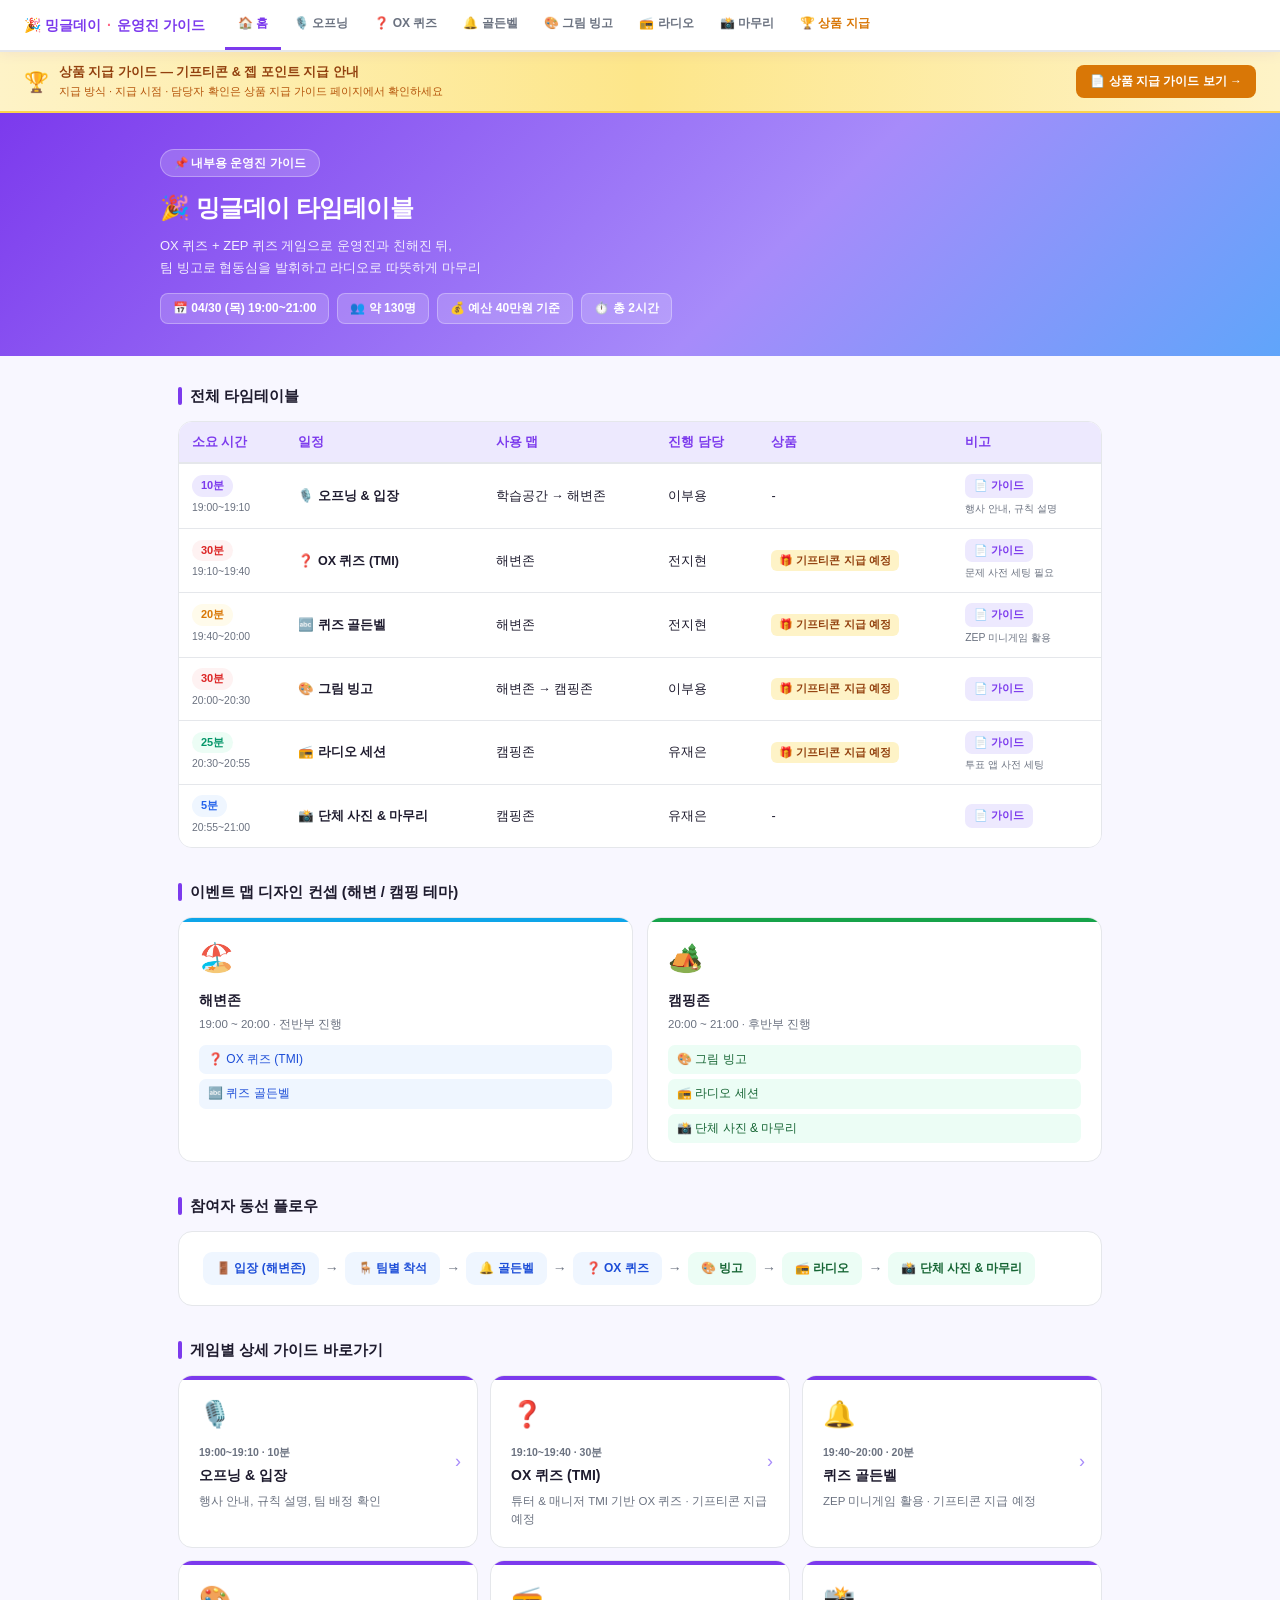
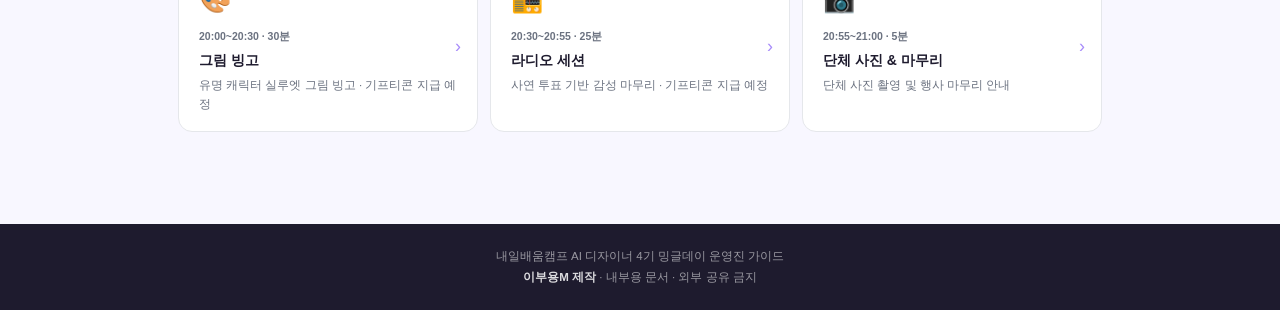
==== commit be738d4d: "Change navigation links to GitHub Pages Updated navigation links to point to GitHub Pages URLs." ====
--- a/index.html
+++ b/index.html
@@ -4,153 +4,19 @@
 <meta charset="UTF-8"/>
 <meta name="viewport" content="width=device-width,initial-scale=1.0"/>
 <title>밍글데이 운영진 가이드</title>
+<link rel="stylesheet" href="common.css"/>
 <style>
+  /* 홈 전용 추가 스타일 */
   :root {
-    --p: #7C3AED;
-    --pl: #EDE9FE;
-    --p2: #A78BFA;
     --beach: #0EA5E9;
     --camp: #16A34A;
-    --bg: #F8F7FF;
-    --c: #fff;
-    --t: #1E1B2E;
-    --s: #6B7280;
-    --b: #E5E7EB;
-    --r: 14px;
-  }
-  * { box-sizing: border-box; margin: 0; padding: 0; }
-  body { font-family: "Apple SD Gothic Neo", "Malgun Gothic", sans-serif; background: var(--bg); color: var(--t); }
-
-  /* NAV */
-  nav {
-    position: sticky; top: 0; z-index: 100;
-    background: #fff;
-    border-bottom: 2px solid var(--b);
-    display: flex; align-items: center;
-    padding: 0 24px; gap: 4px;
-    box-shadow: 0 2px 12px rgba(124,58,237,.08);
-    flex-wrap: wrap;
-  }
-  .nav-logo {
-    font-size: 14px; font-weight: 800; color: var(--p);
-    margin-right: 16px; white-space: nowrap;
-    padding: 14px 0; display: flex; align-items: center; gap: 6px;
-  }
-  .nav-logo .dot { color: #FF6584; }
-  .nav-tabs { display: flex; gap: 0; overflow-x: auto; }
-  .nav-tab {
-    padding: 14px 13px;
-    font-size: 12px; font-weight: 600; color: var(--s);
-    cursor: pointer; white-space: nowrap;
-    border: none; border-bottom: 3px solid transparent;
-    background: none; transition: all .2s; text-decoration: none;
-    display: flex; align-items: center; gap: 5px;
-  }
-  .nav-tab:hover { color: var(--p); background: var(--pl); }
-  .nav-tab.active { color: var(--p); border-bottom: 3px solid var(--p); }
-  .nav-tab.award {
-    color: #D97706;
-    border-bottom: 3px solid transparent;
-  }
-  .nav-tab.award:hover { background: #FFFBEB; color: #B45309; }
-
-  /* AWARD BANNER */
-  .award-banner {
-    background: linear-gradient(90deg, #FEF3C7 0%, #FDE68A 50%, #FEF3C7 100%);
-    border-bottom: 2px solid #FCD34D;
-    padding: 10px 24px;
-    display: flex; align-items: center; justify-content: space-between;
-    gap: 12px; flex-wrap: wrap;
-  }
-  .award-banner-left {
-    display: flex; align-items: center; gap: 10px;
-  }
-  .award-banner-icon { font-size: 20px; }
-  .award-banner-text { font-size: 12.5px; font-weight: 700; color: #92400E; }
-  .award-banner-sub { font-size: 11px; color: #B45309; margin-top: 1px; }
-  .award-banner-btn {
-    display: inline-flex; align-items: center; gap: 5px;
-    background: #D97706; color: #fff;
-    border-radius: 8px; padding: 7px 14px;
-    font-size: 12px; font-weight: 700;
-    text-decoration: none; transition: all .2s;
-    white-space: nowrap;
-  }
-  .award-banner-btn:hover { background: #B45309; }
-
-  /* HERO */
+  }
+
   .hero {
     background: linear-gradient(135deg, #7C3AED 0%, #A78BFA 60%, #60A5FA 100%);
-    padding: 40px 32px 36px;
-    color: #fff;
-  }
-  .hero-inner { max-width: 900px; margin: 0 auto; }
-  .hero-badge {
-    display: inline-block;
-    background: rgba(255,255,255,.18);
-    border: 1px solid rgba(255,255,255,.3);
-    border-radius: 20px; padding: 4px 13px;
-    font-size: 11.5px; font-weight: 700; margin-bottom: 12px;
-  }
-  .hero h1 { font-size: 26px; font-weight: 900; margin-bottom: 8px; letter-spacing: -0.5px; }
-  .hero p { font-size: 13.5px; opacity: .88; line-height: 1.7; margin-bottom: 16px; }
-  .hero-meta { display: flex; gap: 8px; flex-wrap: wrap; }
-  .hero-meta-item {
-    background: rgba(255,255,255,.15);
-    border: 1px solid rgba(255,255,255,.25);
-    border-radius: 8px; padding: 5px 12px;
-    font-size: 12px; font-weight: 600;
-  }
-
-  /* MAIN */
-  .main { max-width: 900px; margin: 0 auto; padding: 28px 18px 40px; }
-
-  /* ALERT */
-  .alert {
-    border-radius: var(--r); padding: 12px 16px;
-    font-size: 12.5px; line-height: 1.7;
-    margin-bottom: 20px;
-    display: flex; gap: 10px; align-items: flex-start;
-  }
-  .alert-p { background: var(--pl); border-left: 4px solid var(--p); }
-  .alert-y { background: #FFFBEB; border-left: 4px solid #F59E0B; }
-  .alert-icon { font-size: 16px; margin-top: 1px; flex-shrink: 0; }
-
-  /* SECTION */
-  .section { margin-bottom: 28px; }
-  .sec-title {
-    font-size: 15px; font-weight: 800; color: var(--t);
-    margin-bottom: 13px;
-    display: flex; align-items: center; gap: 8px;
-  }
-  .sec-title::before {
-    content: ""; display: inline-block;
-    width: 4px; height: 18px;
-    background: var(--p); border-radius: 4px;
-  }
-
-  /* TIMETABLE */
-  .tbl-wrap { overflow-x: auto; border-radius: var(--r); border: 1px solid var(--b); }
-  table { width: 100%; border-collapse: collapse; background: #fff; font-size: 12.5px; }
-  th {
-    background: var(--pl); color: var(--p);
-    font-weight: 700; padding: 10px 13px;
-    text-align: left; border-bottom: 2px solid var(--b);
-    white-space: nowrap;
-  }
-  td { padding: 10px 13px; border-bottom: 1px solid var(--b); vertical-align: middle; line-height: 1.6; }
-  tr:last-child td { border-bottom: none; }
-  tr:hover td { background: #FAFAFA; }
-  .badge {
-    display: inline-block; padding: 2px 9px;
-    border-radius: 20px; font-size: 11px; font-weight: 700;
-    white-space: nowrap;
-  }
-  .badge-p { background: var(--pl); color: var(--p); }
-  .badge-b { background: #EFF6FF; color: #2563EB; }
-  .badge-g { background: #ECFDF5; color: #059669; }
-  .badge-y { background: #FFFBEB; color: #D97706; }
-  .badge-r { background: #FEF2F2; color: #DC2626; }
+  }
+
+  /* TIMETABLE 추가 스타일 */
   .gift-tag {
     display: inline-flex; align-items: center; gap: 4px;
     background: #FEF3C7; color: #92400E;
@@ -232,23 +98,10 @@
     font-size: 18px; color: var(--p2);
   }
 
-  /* FOOTER */
-  footer {
-    background: var(--t); color: rgba(255,255,255,.55);
-    text-align: center; padding: 22px 16px;
-    font-size: 11.5px; line-height: 1.8;
-  }
-  footer strong { color: rgba(255,255,255,.85); }
-
   @media(max-width:600px) {
-    .hero { padding: 24px 16px; }
-    .hero h1 { font-size: 20px; }
-    .main { padding: 18px 12px 40px; }
     .map-grid { grid-template-columns: 1fr; }
     .flow-steps { gap: 4px; }
     .flow-box { font-size: 11px; padding: 6px 9px; }
-    nav { padding: 0 10px; }
-    .award-banner { padding: 10px 14px; }
   }
 </style>
 </head>
@@ -258,14 +111,14 @@
 <nav>
   <div class="nav-logo">🎉 밍글데이 <span class="dot">·</span> 운영진 가이드</div>
   <div class="nav-tabs">
-    <a href="https://[깃허브유저명].github.io/[레포명]/index.html" class="nav-tab active">🏠 홈</a>
-    <a href="https://[깃허브유저명].github.io/[레포명]/OpeningGuide.html" class="nav-tab">🎙️ 오프닝</a>
-    <a href="https://[깃허브유저명].github.io/[레포명]/OXQuizGuide.html" class="nav-tab">❓ OX 퀴즈</a>
-    <a href="https://[깃허브유저명].github.io/[레포명]/GoldenBellGameGuide.html" class="nav-tab">🔔 골든벨</a>
-    <a href="https://[깃허브유저명].github.io/[레포명]/PictureBingoManagerGuide.html" class="nav-tab">🎨 그림 빙고</a>
-    <a href="https://[깃허브유저명].github.io/[레포명]/RadioSessionGuide.html" class="nav-tab">📻 라디오</a>
-    <a href="https://[깃허브유저명].github.io/[레포명]/CloseGuide.html" class="nav-tab">📸 마무리</a>
-    <a href="https://[깃허브유저명].github.io/[레포명]/AwardGuide.html" class="nav-tab award">🏆 상품 지급</a>
+    <a href="https://nbc-apm.github.io/nbc-apm-manager/index.html" class="nav-tab active">🏠 홈</a>
+    <a href="https://nbc-apm.github.io/nbc-apm-manager/OpeningGuide.html" class="nav-tab">🎙️ 오프닝</a>
+    <a href="https://nbc-apm.github.io/nbc-apm-manager/OXQuizGuide.html" class="nav-tab">❓ OX 퀴즈</a>
+    <a href="https://nbc-apm.github.io/nbc-apm-manager/GoldenBellGameGuide.html" class="nav-tab">🔔 골든벨</a>
+    <a href="https://nbc-apm.github.io/nbc-apm-manager/PictureBingoManagerGuide.html" class="nav-tab">🎨 그림 빙고</a>
+    <a href="https://nbc-apm.github.io/nbc-apm-manager/RadioSessionGuide.html" class="nav-tab">📻 라디오</a>
+    <a href="https://nbc-apm.github.io/nbc-apm-manager/CloseGuide.html" class="nav-tab">📸 마무리</a>
+    <a href="https://nbc-apm.github.io/nbc-apm-manager/AwardGuide.html" class="nav-tab award">🏆 상품 지급</a>
   </div>
 </nav>
 
@@ -278,7 +131,7 @@
       <div class="award-banner-sub">지급 방식 · 지급 시점 · 담당자 확인은 상품 지급 가이드 페이지에서 확인하세요</div>
     </div>
   </div>
-  <a href="https://[깃허브유저명].github.io/[레포명]/AwardGuide.html" class="award-banner-btn">📄 상품 지급 가이드 보기 →</a>
+  <a href="https://nbc-apm.github.io/nbc-apm-manager/AwardGuide.html" class="award-banner-btn">📄 상품 지급 가이드 보기 →</a>
 </div>
 
 <!-- HERO -->
@@ -320,7 +173,7 @@
             <td>학습공간 → 해변존</td>
             <td>이부용</td>
             <td>-</td>
-            <td><a href="https://[깃허브유저명].github.io/[레포명]/OpeningGuide.html" class="guide-link">📄 가이드</a><br><small style="color:var(--s);">행사 안내, 규칙 설명</small></td>
+            <td><a href="https://nbc-apm.github.io/nbc-apm-manager/OpeningGuide.html" class="guide-link">📄 가이드</a><br><small style="color:var(--s);">행사 안내, 규칙 설명</small></td>
           </tr>
           <tr>
             <td><span class="badge badge-r">30분</span><br><small style="color:var(--s);">19:10~19:40</small></td>
@@ -328,7 +181,7 @@
             <td>해변존</td>
             <td>전지현</td>
             <td><span class="gift-tag">🎁 기프티콘 지급 예정</span></td>
-            <td><a href="https://[깃허브유저명].github.io/[레포명]/OXQuizGuide.html" class="guide-link">📄 가이드</a><br><small style="color:var(--s);">문제 사전 세팅 필요</small></td>
+            <td><a href="https://nbc-apm.github.io/nbc-apm-manager/OXQuizGuide.html" class="guide-link">📄 가이드</a><br><small style="color:var(--s);">문제 사전 세팅 필요</small></td>
           </tr>
           <tr>
             <td><span class="badge badge-y">20분</span><br><small style="color:var(--s);">19:40~20:00</small></td>
@@ -336,7 +189,7 @@
             <td>해변존</td>
             <td>전지현</td>
             <td><span class="gift-tag">🎁 기프티콘 지급 예정</span></td>
-            <td><a href="https://[깃허브유저명].github.io/[레포명]/GoldenBellGameGuide.html" class="guide-link">📄 가이드</a><br><small style="color:var(--s);">ZEP 미니게임 활용</small></td>
+            <td><a href="https://nbc-apm.github.io/nbc-apm-manager/GoldenBellGameGuide.html" class="guide-link">📄 가이드</a><br><small style="color:var(--s);">ZEP 미니게임 활용</small></td>
           </tr>
           <tr>
             <td><span class="badge badge-r">30분</span><br><small style="color:var(--s);">20:00~20:30</small></td>
@@ -344,7 +197,7 @@
             <td>해변존 → 캠핑존</td>
             <td>이부용</td>
             <td><span class="gift-tag">🎁 기프티콘 지급 예정</span></td>
-            <td><a href="https://[깃허브유저명].github.io/[레포명]/PictureBingoManagerGuide.html" class="guide-link">📄 가이드</a></td>
+            <td><a href="https://nbc-apm.github.io/nbc-apm-manager/PictureBingoManagerGuide.html" class="guide-link">📄 가이드</a></td>
           </tr>
           <tr>
             <td><span class="badge badge-g">25분</span><br><small style="color:var(--s);">20:30~20:55</small></td>
@@ -352,7 +205,7 @@
             <td>캠핑존</td>
             <td>유재은</td>
             <td><span class="gift-tag">🎁 기프티콘 지급 예정</span></td>
-            <td><a href="https://[깃허브유저명].github.io/[레포명]/RadioSessionGuide.html" class="guide-link">📄 가이드</a><br><small style="color:var(--s);">투표 앱 사전 세팅</small></td>
+            <td><a href="https://nbc-apm.github.io/nbc-apm-manager/RadioSessionGuide.html" class="guide-link">📄 가이드</a><br><small style="color:var(--s);">투표 앱 사전 세팅</small></td>
           </tr>
           <tr>
             <td><span class="badge badge-b">5분</span><br><small style="color:var(--s);">20:55~21:00</small></td>
@@ -360,7 +213,7 @@
             <td>캠핑존</td>
             <td>유재은</td>
             <td>-</td>
-            <td><a href="https://[깃허브유저명].github.io/[레포명]/CloseGuide.html" class="guide-link">📄 가이드</a></td>
+            <td><a href="https://nbc-apm.github.io/nbc-apm-manager/CloseGuide.html" class="guide-link">📄 가이드</a></td>
           </tr>
         </tbody>
       </table>
@@ -419,42 +272,42 @@
   <div class="section">
     <div class="sec-title">게임별 상세 가이드 바로가기</div>
     <div class="guide-grid">
-      <a href="https://[깃허브유저명].github.io/[레포명]/OpeningGuide.html" class="guide-card">
+      <a href="https://nbc-apm.github.io/nbc-apm-manager/OpeningGuide.html" class="guide-card">
         <div class="guide-card-icon">🎙️</div>
         <div class="guide-card-time">19:00~19:10 · 10분</div>
         <div class="guide-card-title">오프닝 &amp; 입장</div>
         <div class="guide-card-desc">행사 안내, 규칙 설명, 팀 배정 확인</div>
         <div class="guide-card-arrow">›</div>
       </a>
-      <a href="https://[깃허브유저명].github.io/[레포명]/OXQuizGuide.html" class="guide-card">
+      <a href="https://nbc-apm.github.io/nbc-apm-manager/OXQuizGuide.html" class="guide-card">
         <div class="guide-card-icon">❓</div>
         <div class="guide-card-time">19:10~19:40 · 30분</div>
         <div class="guide-card-title">OX 퀴즈 (TMI)</div>
         <div class="guide-card-desc">튜터 &amp; 매니저 TMI 기반 OX 퀴즈 · 기프티콘 지급 예정</div>
         <div class="guide-card-arrow">›</div>
       </a>
-      <a href="https://[깃허브유저명].github.io/[레포명]/GoldenBellGameGuide.html" class="guide-card">
+      <a href="https://nbc-apm.github.io/nbc-apm-manager/GoldenBellGameGuide.html" class="guide-card">
         <div class="guide-card-icon">🔔</div>
         <div class="guide-card-time">19:40~20:00 · 20분</div>
         <div class="guide-card-title">퀴즈 골든벨</div>
         <div class="guide-card-desc">ZEP 미니게임 활용 · 기프티콘 지급 예정</div>
         <div class="guide-card-arrow">›</div>
       </a>
-      <a href="https://[깃허브유저명].github.io/[레포명]/PictureBingoManagerGuide.html" class="guide-card">
+      <a href="https://nbc-apm.github.io/nbc-apm-manager/PictureBingoManagerGuide.html" class="guide-card">
         <div class="guide-card-icon">🎨</div>
         <div class="guide-card-time">20:00~20:30 · 30분</div>
         <div class="guide-card-title">그림 빙고</div>
         <div class="guide-card-desc">유명 캐릭터 실루엣 그림 빙고 · 기프티콘 지급 예정</div>
         <div class="guide-card-arrow">›</div>
       </a>
-      <a href="https://[깃허브유저명].github.io/[레포명]/RadioSessionGuide.html" class="guide-card">
+      <a href="https://nbc-apm.github.io/nbc-apm-manager/RadioSessionGuide.html" class="guide-card">
         <div class="guide-card-icon">📻</div>
         <div class="guide-card-time">20:30~20:55 · 25분</div>
         <div class="guide-card-title">라디오 세션</div>
         <div class="guide-card-desc">사연 투표 기반 감성 마무리 · 기프티콘 지급 예정</div>
         <div class="guide-card-arrow">›</div>
       </a>
-      <a href="https://[깃허브유저명].github.io/[레포명]/CloseGuide.html" class="guide-card">
+      <a href="https://nbc-apm.github.io/nbc-apm-manager/CloseGuide.html" class="guide-card">
         <div class="guide-card-icon">📸</div>
         <div class="guide-card-time">20:55~21:00 · 5분</div>
         <div class="guide-card-title">단체 사진 &amp; 마무리</div>
--- a/common.css
+++ b/common.css
@@ -0,0 +1,335 @@
+/* ============================================================
+   밍글데이 운영진 가이드 — 공통 CSS (common.css)
+   모든 페이지에서 <link rel="stylesheet" href="common.css"> 로 불러오세요
+   페이지별 accent 색상은 각 파일의 :root 에서 --accent / --accentl 로 덮어쓰세요
+============================================================ */
+
+/* ── RESET ── */
+*, *::before, *::after { box-sizing: border-box; margin: 0; padding: 0; }
+
+/* ── TOKENS ── */
+:root {
+  --p: #7C3AED; --pl: #EDE9FE; --p2: #A78BFA;
+  --bg: #F8F7FF; --c: #fff; --t: #1E1B2E;
+  --s: #6B7280; --b: #E5E7EB; --r: 14px;
+  --accent: #7C3AED; --accentl: #EDE9FE;
+}
+
+body {
+  font-family: "Apple SD Gothic Neo", "Malgun Gothic", sans-serif;
+  background: var(--bg); color: var(--t);
+  font-size: 13px; line-height: 1.6;
+}
+
+/* ── NAV ── */
+nav {
+  position: sticky; top: 0; z-index: 100;
+  background: #fff; border-bottom: 2px solid var(--b);
+  display: flex; align-items: center;
+  padding: 0 24px; gap: 4px;
+  box-shadow: 0 2px 12px rgba(124,58,237,.08);
+  flex-wrap: wrap;
+}
+.nav-logo {
+  font-size: 14px; font-weight: 800; color: var(--p);
+  margin-right: 16px; white-space: nowrap;
+  padding: 14px 0; display: flex; align-items: center; gap: 6px;
+}
+.nav-logo .dot { color: #FF6584; }
+.nav-tabs { display: flex; overflow-x: auto; }
+.nav-tab {
+  padding: 14px 13px; font-size: 12px; font-weight: 600; color: var(--s);
+  white-space: nowrap; border: none; border-bottom: 3px solid transparent;
+  background: none; transition: all .2s; text-decoration: none;
+  display: flex; align-items: center; gap: 5px; cursor: pointer;
+}
+.nav-tab:hover { color: var(--p); background: var(--pl); }
+.nav-tab.active { color: var(--p); border-bottom: 3px solid var(--p); }
+.nav-tab.award { color: #D97706; }
+.nav-tab.award:hover { background: #FFFBEB; color: #B45309; }
+
+/* ── AWARD BANNER ── */
+.award-banner {
+  background: linear-gradient(90deg, #FEF3C7 0%, #FDE68A 50%, #FEF3C7 100%);
+  border-bottom: 2px solid #FCD34D;
+  padding: 10px 24px;
+  display: flex; align-items: center; justify-content: space-between;
+  gap: 12px; flex-wrap: wrap;
+}
+.award-banner-left { display: flex; align-items: center; gap: 10px; }
+.award-banner-icon { font-size: 20px; }
+.award-banner-text { font-size: 12.5px; font-weight: 700; color: #92400E; }
+.award-banner-sub { font-size: 11px; color: #B45309; margin-top: 1px; }
+.award-banner-btn {
+  display: inline-flex; align-items: center; gap: 5px;
+  background: #D97706; color: #fff; border-radius: 8px;
+  padding: 7px 14px; font-size: 12px; font-weight: 700;
+  text-decoration: none; transition: all .2s; white-space: nowrap;
+}
+.award-banner-btn:hover { background: #B45309; }
+
+/* ── HERO ── */
+.hero { padding: 36px 32px 32px; color: #fff; }
+.hero-inner { max-width: 960px; margin: 0 auto; }
+.hero-badge {
+  display: inline-block;
+  background: rgba(255,255,255,.18); border: 1px solid rgba(255,255,255,.3);
+  border-radius: 20px; padding: 4px 13px;
+  font-size: 11.5px; font-weight: 700; margin-bottom: 12px;
+}
+.hero h1 { font-size: 24px; font-weight: 900; margin-bottom: 7px; letter-spacing: -.5px; }
+.hero p { font-size: 13px; opacity: .9; line-height: 1.7; margin-bottom: 14px; }
+.hero-meta { display: flex; gap: 8px; flex-wrap: wrap; }
+.hero-meta-item {
+  background: rgba(255,255,255,.18); border: 1px solid rgba(255,255,255,.3);
+  border-radius: 8px; padding: 5px 12px; font-size: 12px; font-weight: 600;
+}
+
+/* ── LAYOUT ── */
+.main { max-width: 960px; margin: 0 auto; padding: 28px 18px 60px; }
+.section { margin-bottom: 32px; }
+
+/* ── SECTION TITLE ── */
+.sec-title {
+  font-size: 15px; font-weight: 800; color: var(--t);
+  margin-bottom: 13px; display: flex; align-items: center; gap: 8px;
+}
+.sec-title::before {
+  content: ""; display: inline-block;
+  width: 4px; height: 18px; background: var(--accent); border-radius: 4px;
+}
+
+/* ── OVERVIEW GRID ── */
+.overview-grid { display: grid; grid-template-columns: 1fr 1fr; gap: 14px; }
+
+/* ── TABLE ── */
+.tbl-wrap { overflow-x: auto; border-radius: var(--r); border: 1px solid var(--b); }
+table { width: 100%; border-collapse: collapse; background: #fff; font-size: 12.5px; }
+th {
+  background: var(--accentl); color: var(--accent); font-weight: 700;
+  padding: 10px 13px; text-align: left; border-bottom: 2px solid var(--b); white-space: nowrap;
+}
+td { padding: 10px 13px; border-bottom: 1px solid var(--b); vertical-align: middle; line-height: 1.6; }
+tr:last-child td { border-bottom: none; }
+tr:hover td { background: #FAFAFA; }
+
+/* ── PREP GRID ── */
+.prep-grid { display: grid; grid-template-columns: 1fr 1fr; gap: 14px; }
+.prep-card { background: var(--c); border: 1px solid var(--b); border-radius: var(--r); padding: 18px 20px; }
+.prep-card-title {
+  font-size: 13px; font-weight: 800; color: var(--accent);
+  margin-bottom: 12px; display: flex; align-items: center; gap: 6px;
+}
+.prep-list { list-style: none; display: flex; flex-direction: column; gap: 8px; }
+.prep-list li {
+  font-size: 12.5px; line-height: 1.6; padding: 8px 11px;
+  background: var(--bg); border-radius: 8px;
+  border-left: 3px solid var(--p2);
+  display: flex; align-items: flex-start; gap: 8px;
+}
+.prep-list li small { display: block; color: var(--s); font-size: 11.5px; margin-top: 2px; }
+.prep-list li input[type=checkbox] { margin-top: 3px; flex-shrink: 0; accent-color: var(--accent); }
+
+/* ── ROLE GRID ── */
+.role-grid { display: grid; grid-template-columns: repeat(auto-fill, minmax(200px, 1fr)); gap: 12px; }
+.role-card {
+  background: var(--c); border: 1px solid var(--b);
+  border-radius: var(--r); padding: 16px 18px;
+  border-top: 4px solid var(--accent);
+}
+.role-title { font-size: 12.5px; font-weight: 800; color: var(--accent); margin-bottom: 5px; }
+.role-desc { font-size: 12px; color: var(--s); line-height: 1.6; }
+.role-who { margin-top: 9px; padding-top: 8px; border-top: 1px dashed var(--b); font-size: 11.5px; font-weight: 700; }
+
+/* ── STEPS ── */
+.steps { display: flex; flex-direction: column; gap: 16px; }
+.step-card { background: var(--c); border: 1px solid var(--b); border-radius: var(--r); overflow: hidden; }
+.step-header {
+  display: flex; align-items: center; gap: 14px;
+  padding: 14px 20px; border-bottom: 1px solid var(--b);
+  background: var(--accentl);
+}
+.step-num {
+  min-width: 34px; height: 34px; background: var(--accent); color: #fff;
+  border-radius: 50%; display: flex; align-items: center; justify-content: center;
+  font-size: 13px; font-weight: 800; flex-shrink: 0;
+}
+.step-header-text h3 { font-size: 13.5px; font-weight: 800; color: var(--accent); }
+.step-header-text p { font-size: 11.5px; color: var(--s); margin-top: 2px; }
+.step-body { padding: 16px 20px; }
+.step-body > p { font-size: 12.5px; color: var(--s); line-height: 1.7; margin-bottom: 10px; }
+
+/* ── SCRIPT ── */
+.script-wrap { margin-top: 10px; }
+.script-label { font-size: 11px; font-weight: 700; color: var(--s); margin-bottom: 6px; }
+.script-box {
+  background: #1E1E2E; color: #CDD6F4;
+  border-radius: 10px; padding: 14px 18px;
+  font-size: 12.5px; line-height: 2;
+  font-family: "Apple SD Gothic Neo", "Malgun Gothic", sans-serif;
+  white-space: pre-wrap;
+}
+.script-box .hl  { color: #A6E3A1; font-weight: 700; }
+.script-box .em  { color: #FAB387; }
+.script-box .note { color: #89DCEB; font-size: 11.5px; }
+.script-box .warn { color: #F38BA8; font-weight: 700; }
+
+/* ── FLOW ── */
+.flow-list { display: flex; flex-direction: column; gap: 6px; }
+.flow-item {
+  display: flex; gap: 10px; align-items: flex-start;
+  background: var(--bg); border-radius: 9px; padding: 9px 13px;
+  font-size: 12.5px; line-height: 1.6;
+}
+.flow-num {
+  min-width: 22px; height: 22px; background: var(--accent); color: #fff;
+  border-radius: 50%; display: flex; align-items: center; justify-content: center;
+  font-size: 11px; font-weight: 800; flex-shrink: 0; margin-top: 1px;
+}
+.flow-sub { font-size: 11.5px; color: var(--s); margin-top: 2px; }
+
+/* ── ALERT ── */
+.alert {
+  border-radius: var(--r); padding: 12px 16px;
+  font-size: 12.5px; line-height: 1.7; margin-bottom: 14px;
+  display: flex; gap: 10px; align-items: flex-start;
+}
+.alert-y  { background: #FFFBEB; border-left: 4px solid #F59E0B; }
+.alert-r  { background: #FEF2F2; border-left: 4px solid #EF4444; }
+.alert-g  { background: #F0FDF4; border-left: 4px solid #16A34A; }
+.alert-b  { background: #EFF6FF; border-left: 4px solid #3B82F6; }
+.alert-p  { background: var(--pl);     border-left: 4px solid var(--p); }
+.alert-ac { background: var(--accentl); border-left: 4px solid var(--accent); }
+.alert-icon { font-size: 16px; flex-shrink: 0; margin-top: 1px; }
+
+/* ── EMERGENCY ── */
+.em-list { display: flex; flex-direction: column; gap: 8px; }
+.em-item {
+  background: var(--c); border: 1px solid var(--b);
+  border-radius: 10px; padding: 11px 15px;
+  display: flex; gap: 12px; align-items: flex-start;
+}
+.em-sit { min-width: 200px; font-size: 12px; font-weight: 700; color: #DC2626; flex-shrink: 0; }
+.em-act { font-size: 12px; color: var(--t); line-height: 1.6; }
+
+/* ── BADGE ── */
+.badge { display: inline-block; padding: 2px 9px; border-radius: 20px; font-size: 11px; font-weight: 700; white-space: nowrap; }
+.badge-p  { background: var(--pl);      color: var(--p); }
+.badge-b  { background: #EFF6FF;        color: #2563EB; }
+.badge-g  { background: #ECFDF5;        color: #059669; }
+.badge-y  { background: #FFFBEB;        color: #D97706; }
+.badge-r  { background: #FEF2F2;        color: #DC2626; }
+.badge-ac { background: var(--accentl); color: var(--accent); }
+
+/* ── SHEET CARD (구글 시트 연동 카드 — 공통) ── */
+.sheet-card {
+  background: var(--c);
+  border: 1px solid var(--b);
+  border-radius: var(--r);
+  overflow: hidden;
+  box-shadow: 0 8px 24px rgba(30,27,46,.06);
+}
+.sheet-card-head {
+  background: linear-gradient(135deg, var(--accentl) 0%, #fff 100%);
+  border-bottom: 1px solid var(--b);
+  padding: 20px 22px;
+  display: flex; justify-content: space-between; align-items: flex-start;
+  gap: 18px; flex-wrap: wrap;
+}
+.sheet-card-title-wrap { display: flex; gap: 13px; align-items: flex-start; }
+.sheet-card-icon {
+  width: 42px; height: 42px; border-radius: 13px;
+  background: var(--accent); color: #fff;
+  display: flex; align-items: center; justify-content: center;
+  font-size: 21px; flex-shrink: 0;
+  box-shadow: 0 8px 16px rgba(30,27,46,.13);
+}
+.sheet-card-title {
+  font-size: 16px; font-weight: 900; color: var(--accent);
+  margin-bottom: 4px; letter-spacing: -.2px;
+}
+.sheet-card-desc { font-size: 12.5px; color: var(--s); line-height: 1.7; }
+.sheet-btn-main {
+  display: inline-flex; align-items: center; justify-content: center; gap: 7px;
+  background: var(--accent); color: #fff; border-radius: 10px;
+  padding: 10px 16px; font-size: 12.5px; font-weight: 800;
+  text-decoration: none; white-space: nowrap; transition: all .2s;
+  box-shadow: 0 8px 16px rgba(30,27,46,.13);
+}
+.sheet-btn-main:hover { filter: brightness(.92); transform: translateY(-1px); }
+.sheet-card-body { padding: 18px 22px 20px; }
+.sheet-feature-grid {
+  display: grid; grid-template-columns: repeat(auto-fit, minmax(190px, 1fr));
+  gap: 12px; margin-bottom: 16px;
+}
+.sheet-feature {
+  background: var(--bg); border: 1px solid var(--b);
+  border-radius: 12px; padding: 13px 14px;
+}
+.sheet-feature-title {
+  font-size: 12.5px; font-weight: 800; color: var(--accent);
+  margin-bottom: 5px; display: flex; align-items: center; gap: 6px;
+}
+.sheet-feature-desc { font-size: 12px; color: var(--s); line-height: 1.6; }
+.sheet-guide-list { list-style: none; display: flex; flex-direction: column; gap: 7px; margin-top: 10px; }
+.sheet-guide-list li {
+  background: #F8FAFC; border-left: 3px solid var(--accent);
+  border-radius: 8px; padding: 8px 11px;
+  font-size: 12.5px; line-height: 1.6; color: var(--t);
+}
+.sheet-guide-list strong { color: var(--accent); }
+
+/* ── MINI NOTE / WARNING ── */
+.mini-note {
+  margin-top: 12px; padding: 10px 13px; border-radius: 10px;
+  background: #F0FDF4; border-left: 4px solid #16A34A;
+  font-size: 12px; color: #166534; line-height: 1.6;
+}
+.mini-warning {
+  margin-top: 10px; padding: 10px 13px; border-radius: 10px;
+  background: #FEF2F2; border-left: 4px solid #EF4444;
+  font-size: 12px; color: #991B1B; line-height: 1.6;
+}
+
+/* ── RESULT POLICY (최종 인원 처리 기준) ── */
+.result-policy {
+  margin-top: 14px;
+  background: #FFFBEB;
+  border: 1px solid #FDE68A;
+  border-left: 4px solid #F59E0B;
+  border-radius: 12px;
+  padding: 13px 15px;
+}
+.result-policy-title {
+  font-size: 12.5px; font-weight: 900; color: #92400E;
+  margin-bottom: 8px; display: flex; align-items: center; gap: 6px;
+}
+.result-policy-list { list-style: none; display: flex; flex-direction: column; gap: 7px; }
+.result-policy-list li {
+  font-size: 12.5px; color: #78350F; line-height: 1.6;
+  padding-left: 2px;
+}
+.result-policy-list strong { color: #B45309; }
+
+/* ── FOOTER ── */
+footer {
+  background: var(--t); color: rgba(255,255,255,.55);
+  text-align: center; padding: 22px 16px;
+  font-size: 11.5px; line-height: 1.8;
+}
+footer strong { color: rgba(255,255,255,.85); }
+
+/* ── RESPONSIVE ── */
+@media (max-width: 640px) {
+  .hero { padding: 22px 14px; }
+  .hero h1 { font-size: 19px; }
+  .main { padding: 16px 12px 50px; }
+  .overview-grid { grid-template-columns: 1fr; }
+  .prep-grid { grid-template-columns: 1fr; }
+  .em-sit { min-width: 120px; }
+  nav { padding: 0 10px; }
+  .award-banner { padding: 10px 14px; }
+  .sheet-card-head { padding: 16px; }
+  .sheet-card-body { padding: 16px; }
+  .sheet-btn-main { width: 100%; }
+}
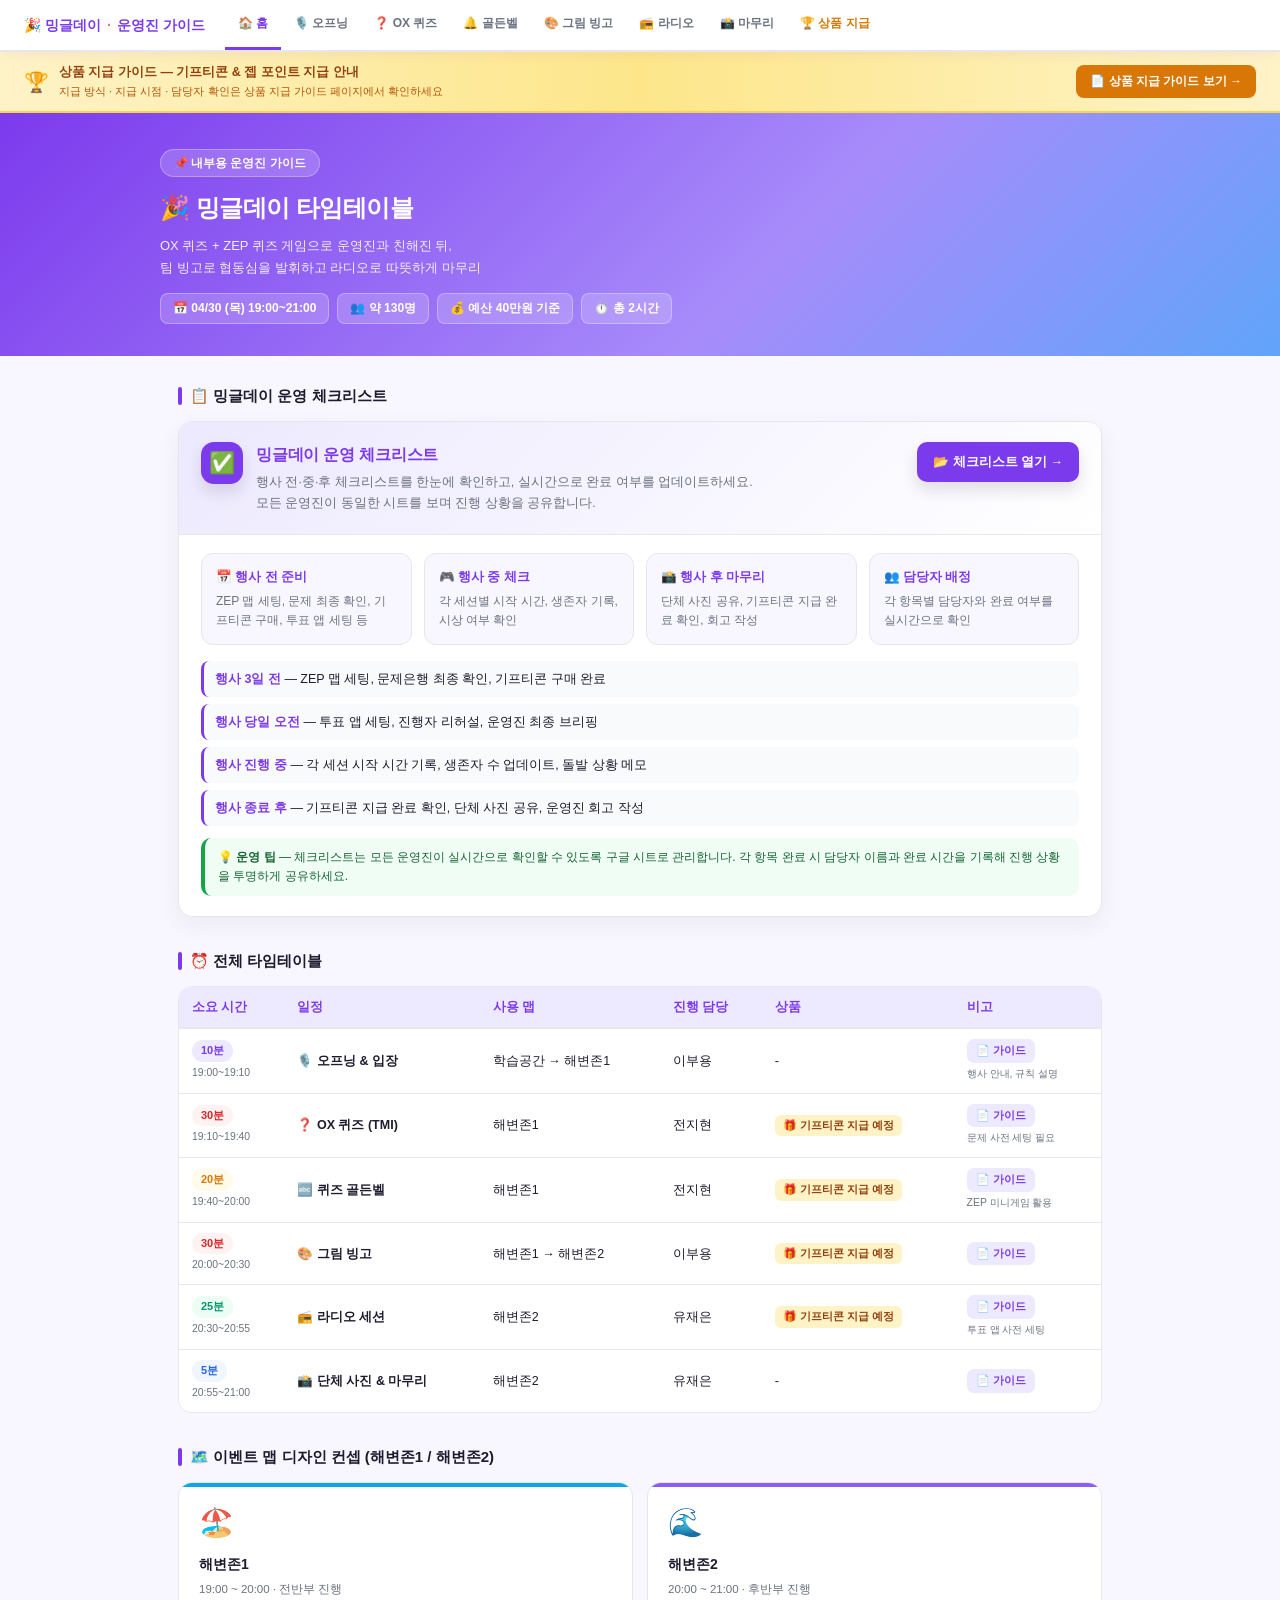
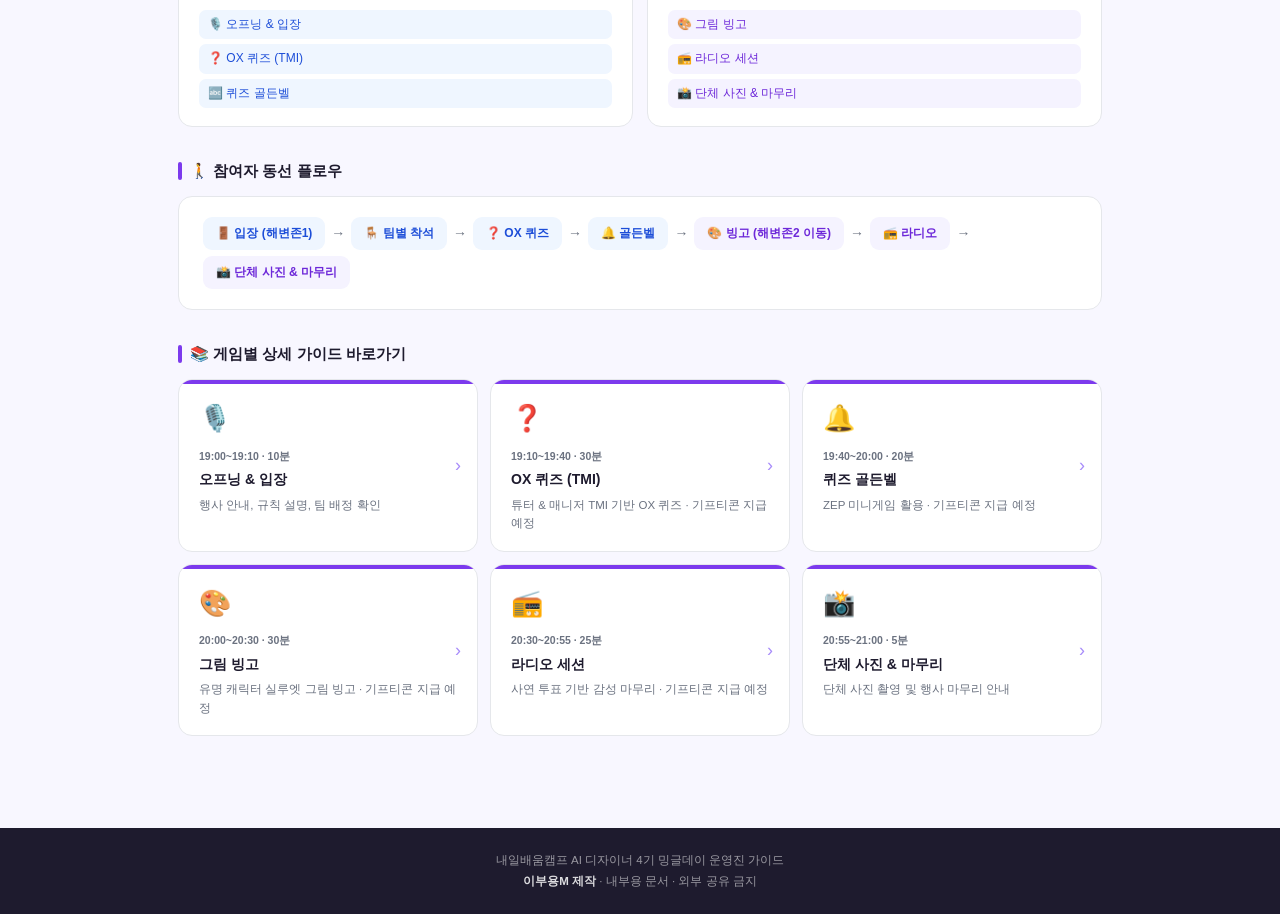
==== commit e8f9b45b: "Refactor event sections and update styles" ====
--- a/index.html
+++ b/index.html
@@ -8,8 +8,8 @@
 <style>
   /* 홈 전용 추가 스타일 */
   :root {
-    --beach: #0EA5E9;
-    --camp: #16A34A;
+    --beach1: #0EA5E9;
+    --beach2: #8B5CF6;
   }
 
   .hero {
@@ -43,8 +43,8 @@
     content: ""; position: absolute;
     top: 0; left: 0; right: 0; height: 4px;
   }
-  .map-card.beach::before { background: var(--beach); }
-  .map-card.camp::before { background: var(--camp); }
+  .map-card.beach1::before { background: var(--beach1); }
+  .map-card.beach2::before { background: var(--beach2); }
   .map-icon { font-size: 28px; margin-bottom: 8px; }
   .map-title { font-size: 14px; font-weight: 800; margin-bottom: 4px; }
   .map-sub { font-size: 11.5px; color: var(--s); margin-bottom: 12px; }
@@ -54,8 +54,8 @@
     font-size: 12px; padding: 5px 9px;
     border-radius: 7px; font-weight: 500;
   }
-  .map-event.beach-ev { background: #EFF6FF; color: #1D4ED8; }
-  .map-event.camp-ev { background: #ECFDF5; color: #166534; }
+  .map-event.beach1-ev { background: #EFF6FF; color: #1D4ED8; }
+  .map-event.beach2-ev { background: #F5F3FF; color: #6D28D9; }
 
   /* FLOW */
   .flow-wrap {
@@ -69,8 +69,8 @@
     font-size: 12px; font-weight: 700; text-align: center;
     white-space: nowrap;
   }
-  .flow-box.beach { background: #EFF6FF; color: #1D4ED8; }
-  .flow-box.camp { background: #ECFDF5; color: #166534; }
+  .flow-box.beach1 { background: #EFF6FF; color: #1D4ED8; }
+  .flow-box.beach2 { background: #F5F3FF; color: #6D28D9; }
   .flow-arrow { color: var(--s); font-size: 14px; font-weight: 700; }
 
   /* GUIDE CARDS */
@@ -98,8 +98,9 @@
     font-size: 18px; color: var(--p2);
   }
 
-  @media(max-width:600px) {
+  @media(max-width:640px) {
     .map-grid { grid-template-columns: 1fr; }
+    .prep-grid { grid-template-columns: 1fr; }
     .flow-steps { gap: 4px; }
     .flow-box { font-size: 11px; padding: 6px 9px; }
   }
@@ -151,9 +152,60 @@
 
 <div class="main">
 
+  <!-- 운영 체크리스트 -->
+  <div class="section">
+    <div class="sec-title">📋 밍글데이 운영 체크리스트</div>
+    <div class="sheet-card">
+      <div class="sheet-card-head">
+        <div class="sheet-card-title-wrap">
+          <div class="sheet-card-icon">✅</div>
+          <div>
+            <div class="sheet-card-title">밍글데이 운영 체크리스트</div>
+            <div class="sheet-card-desc">
+              행사 전·중·후 체크리스트를 한눈에 확인하고, 실시간으로 완료 여부를 업데이트하세요.<br>
+              모든 운영진이 동일한 시트를 보며 진행 상황을 공유합니다.
+            </div>
+          </div>
+        </div>
+        <a href="https://docs.google.com/spreadsheets/d/1g0zg3QJi4rzuyXkdXFh2P3O4FLCRBdZgRRembR-sXJQ/edit?pli=1&gid=488979217#gid=488979217" target="_blank" rel="noopener noreferrer" class="sheet-btn-main">📂 체크리스트 열기 →</a>
+      </div>
+      <div class="sheet-card-body">
+        <div class="sheet-feature-grid">
+          <div class="sheet-feature">
+            <div class="sheet-feature-title">📅 행사 전 준비</div>
+            <div class="sheet-feature-desc">ZEP 맵 세팅, 문제 최종 확인, 기프티콘 구매, 투표 앱 세팅 등</div>
+          </div>
+          <div class="sheet-feature">
+            <div class="sheet-feature-title">🎮 행사 중 체크</div>
+            <div class="sheet-feature-desc">각 세션별 시작 시간, 생존자 기록, 시상 여부 확인</div>
+          </div>
+          <div class="sheet-feature">
+            <div class="sheet-feature-title">📸 행사 후 마무리</div>
+            <div class="sheet-feature-desc">단체 사진 공유, 기프티콘 지급 완료 확인, 회고 작성</div>
+          </div>
+          <div class="sheet-feature">
+            <div class="sheet-feature-title">👥 담당자 배정</div>
+            <div class="sheet-feature-desc">각 항목별 담당자와 완료 여부를 실시간으로 확인</div>
+          </div>
+        </div>
+
+        <ul class="sheet-guide-list">
+          <li><strong>행사 3일 전</strong> — ZEP 맵 세팅, 문제은행 최종 확인, 기프티콘 구매 완료</li>
+          <li><strong>행사 당일 오전</strong> — 투표 앱 세팅, 진행자 리허설, 운영진 최종 브리핑</li>
+          <li><strong>행사 진행 중</strong> — 각 세션 시작 시간 기록, 생존자 수 업데이트, 돌발 상황 메모</li>
+          <li><strong>행사 종료 후</strong> — 기프티콘 지급 완료 확인, 단체 사진 공유, 운영진 회고 작성</li>
+        </ul>
+
+        <div class="mini-note">
+          💡 <strong>운영 팁</strong> — 체크리스트는 모든 운영진이 실시간으로 확인할 수 있도록 구글 시트로 관리합니다. 각 항목 완료 시 담당자 이름과 완료 시간을 기록해 진행 상황을 투명하게 공유하세요.
+        </div>
+      </div>
+    </div>
+  </div>
+
   <!-- 타임테이블 -->
   <div class="section">
-    <div class="sec-title">전체 타임테이블</div>
+    <div class="sec-title">⏰ 전체 타임테이블</div>
     <div class="tbl-wrap">
       <table>
         <thead>
@@ -170,7 +222,7 @@
           <tr>
             <td><span class="badge badge-p">10분</span><br><small style="color:var(--s);">19:00~19:10</small></td>
             <td><strong>🎙️ 오프닝 &amp; 입장</strong></td>
-            <td>학습공간 → 해변존</td>
+            <td>학습공간 → 해변존1</td>
             <td>이부용</td>
             <td>-</td>
             <td><a href="https://nbc-apm.github.io/nbc-apm-manager/OpeningGuide.html" class="guide-link">📄 가이드</a><br><small style="color:var(--s);">행사 안내, 규칙 설명</small></td>
@@ -178,7 +230,7 @@
           <tr>
             <td><span class="badge badge-r">30분</span><br><small style="color:var(--s);">19:10~19:40</small></td>
             <td><strong>❓ OX 퀴즈 (TMI)</strong></td>
-            <td>해변존</td>
+            <td>해변존1</td>
             <td>전지현</td>
             <td><span class="gift-tag">🎁 기프티콘 지급 예정</span></td>
             <td><a href="https://nbc-apm.github.io/nbc-apm-manager/OXQuizGuide.html" class="guide-link">📄 가이드</a><br><small style="color:var(--s);">문제 사전 세팅 필요</small></td>
@@ -186,7 +238,7 @@
           <tr>
             <td><span class="badge badge-y">20분</span><br><small style="color:var(--s);">19:40~20:00</small></td>
             <td><strong>🔤 퀴즈 골든벨</strong></td>
-            <td>해변존</td>
+            <td>해변존1</td>
             <td>전지현</td>
             <td><span class="gift-tag">🎁 기프티콘 지급 예정</span></td>
             <td><a href="https://nbc-apm.github.io/nbc-apm-manager/GoldenBellGameGuide.html" class="guide-link">📄 가이드</a><br><small style="color:var(--s);">ZEP 미니게임 활용</small></td>
@@ -194,7 +246,7 @@
           <tr>
             <td><span class="badge badge-r">30분</span><br><small style="color:var(--s);">20:00~20:30</small></td>
             <td><strong>🎨 그림 빙고</strong></td>
-            <td>해변존 → 캠핑존</td>
+            <td>해변존1 → 해변존2</td>
             <td>이부용</td>
             <td><span class="gift-tag">🎁 기프티콘 지급 예정</span></td>
             <td><a href="https://nbc-apm.github.io/nbc-apm-manager/PictureBingoManagerGuide.html" class="guide-link">📄 가이드</a></td>
@@ -202,7 +254,7 @@
           <tr>
             <td><span class="badge badge-g">25분</span><br><small style="color:var(--s);">20:30~20:55</small></td>
             <td><strong>📻 라디오 세션</strong></td>
-            <td>캠핑존</td>
+            <td>해변존2</td>
             <td>유재은</td>
             <td><span class="gift-tag">🎁 기프티콘 지급 예정</span></td>
             <td><a href="https://nbc-apm.github.io/nbc-apm-manager/RadioSessionGuide.html" class="guide-link">📄 가이드</a><br><small style="color:var(--s);">투표 앱 사전 세팅</small></td>
@@ -210,7 +262,7 @@
           <tr>
             <td><span class="badge badge-b">5분</span><br><small style="color:var(--s);">20:55~21:00</small></td>
             <td><strong>📸 단체 사진 &amp; 마무리</strong></td>
-            <td>캠핑존</td>
+            <td>해변존2</td>
             <td>유재은</td>
             <td>-</td>
             <td><a href="https://nbc-apm.github.io/nbc-apm-manager/CloseGuide.html" class="guide-link">📄 가이드</a></td>
@@ -222,25 +274,26 @@
 
   <!-- 맵 디자인 컨셉 -->
   <div class="section">
-    <div class="sec-title">이벤트 맵 디자인 컨셉 (해변 / 캠핑 테마)</div>
+    <div class="sec-title">🗺️ 이벤트 맵 디자인 컨셉 (해변존1 / 해변존2)</div>
     <div class="map-grid">
-      <div class="map-card beach">
+      <div class="map-card beach1">
         <div class="map-icon">🏖️</div>
-        <div class="map-title">해변존</div>
+        <div class="map-title">해변존1</div>
         <div class="map-sub">19:00 ~ 20:00 · 전반부 진행</div>
         <div class="map-events">
-          <div class="map-event beach-ev">❓ OX 퀴즈 (TMI)</div>
-          <div class="map-event beach-ev">🔤 퀴즈 골든벨</div>
-        </div>
-      </div>
-      <div class="map-card camp">
-        <div class="map-icon">🏕️</div>
-        <div class="map-title">캠핑존</div>
+          <div class="map-event beach1-ev">🎙️ 오프닝 &amp; 입장</div>
+          <div class="map-event beach1-ev">❓ OX 퀴즈 (TMI)</div>
+          <div class="map-event beach1-ev">🔤 퀴즈 골든벨</div>
+        </div>
+      </div>
+      <div class="map-card beach2">
+        <div class="map-icon">🌊</div>
+        <div class="map-title">해변존2</div>
         <div class="map-sub">20:00 ~ 21:00 · 후반부 진행</div>
         <div class="map-events">
-          <div class="map-event camp-ev">🎨 그림 빙고</div>
-          <div class="map-event camp-ev">📻 라디오 세션</div>
-          <div class="map-event camp-ev">📸 단체 사진 &amp; 마무리</div>
+          <div class="map-event beach2-ev">🎨 그림 빙고</div>
+          <div class="map-event beach2-ev">📻 라디오 세션</div>
+          <div class="map-event beach2-ev">📸 단체 사진 &amp; 마무리</div>
         </div>
       </div>
     </div>
@@ -248,29 +301,29 @@
 
   <!-- 동선 플로우 -->
   <div class="section">
-    <div class="sec-title">참여자 동선 플로우</div>
+    <div class="sec-title">🚶 참여자 동선 플로우</div>
     <div class="flow-wrap">
       <div class="flow-steps">
-        <div class="flow-box beach">🚪 입장 (해변존)</div>
-        <div class="flow-arrow">→</div>
-        <div class="flow-box beach">🪑 팀별 착석</div>
-        <div class="flow-arrow">→</div>
-        <div class="flow-box beach">🔔 골든벨</div>
-        <div class="flow-arrow">→</div>
-        <div class="flow-box beach">❓ OX 퀴즈</div>
-        <div class="flow-arrow">→</div>
-        <div class="flow-box camp">🎨 빙고</div>
-        <div class="flow-arrow">→</div>
-        <div class="flow-box camp">📻 라디오</div>
-        <div class="flow-arrow">→</div>
-        <div class="flow-box camp">📸 단체 사진 &amp; 마무리</div>
+        <div class="flow-box beach1">🚪 입장 (해변존1)</div>
+        <div class="flow-arrow">→</div>
+        <div class="flow-box beach1">🪑 팀별 착석</div>
+        <div class="flow-arrow">→</div>
+        <div class="flow-box beach1">❓ OX 퀴즈</div>
+        <div class="flow-arrow">→</div>
+        <div class="flow-box beach1">🔔 골든벨</div>
+        <div class="flow-arrow">→</div>
+        <div class="flow-box beach2">🎨 빙고 (해변존2 이동)</div>
+        <div class="flow-arrow">→</div>
+        <div class="flow-box beach2">📻 라디오</div>
+        <div class="flow-arrow">→</div>
+        <div class="flow-box beach2">📸 단체 사진 &amp; 마무리</div>
       </div>
     </div>
   </div>
 
   <!-- 게임별 가이드 바로가기 -->
   <div class="section">
-    <div class="sec-title">게임별 상세 가이드 바로가기</div>
+    <div class="sec-title">📚 게임별 상세 가이드 바로가기</div>
     <div class="guide-grid">
       <a href="https://nbc-apm.github.io/nbc-apm-manager/OpeningGuide.html" class="guide-card">
         <div class="guide-card-icon">🎙️</div>
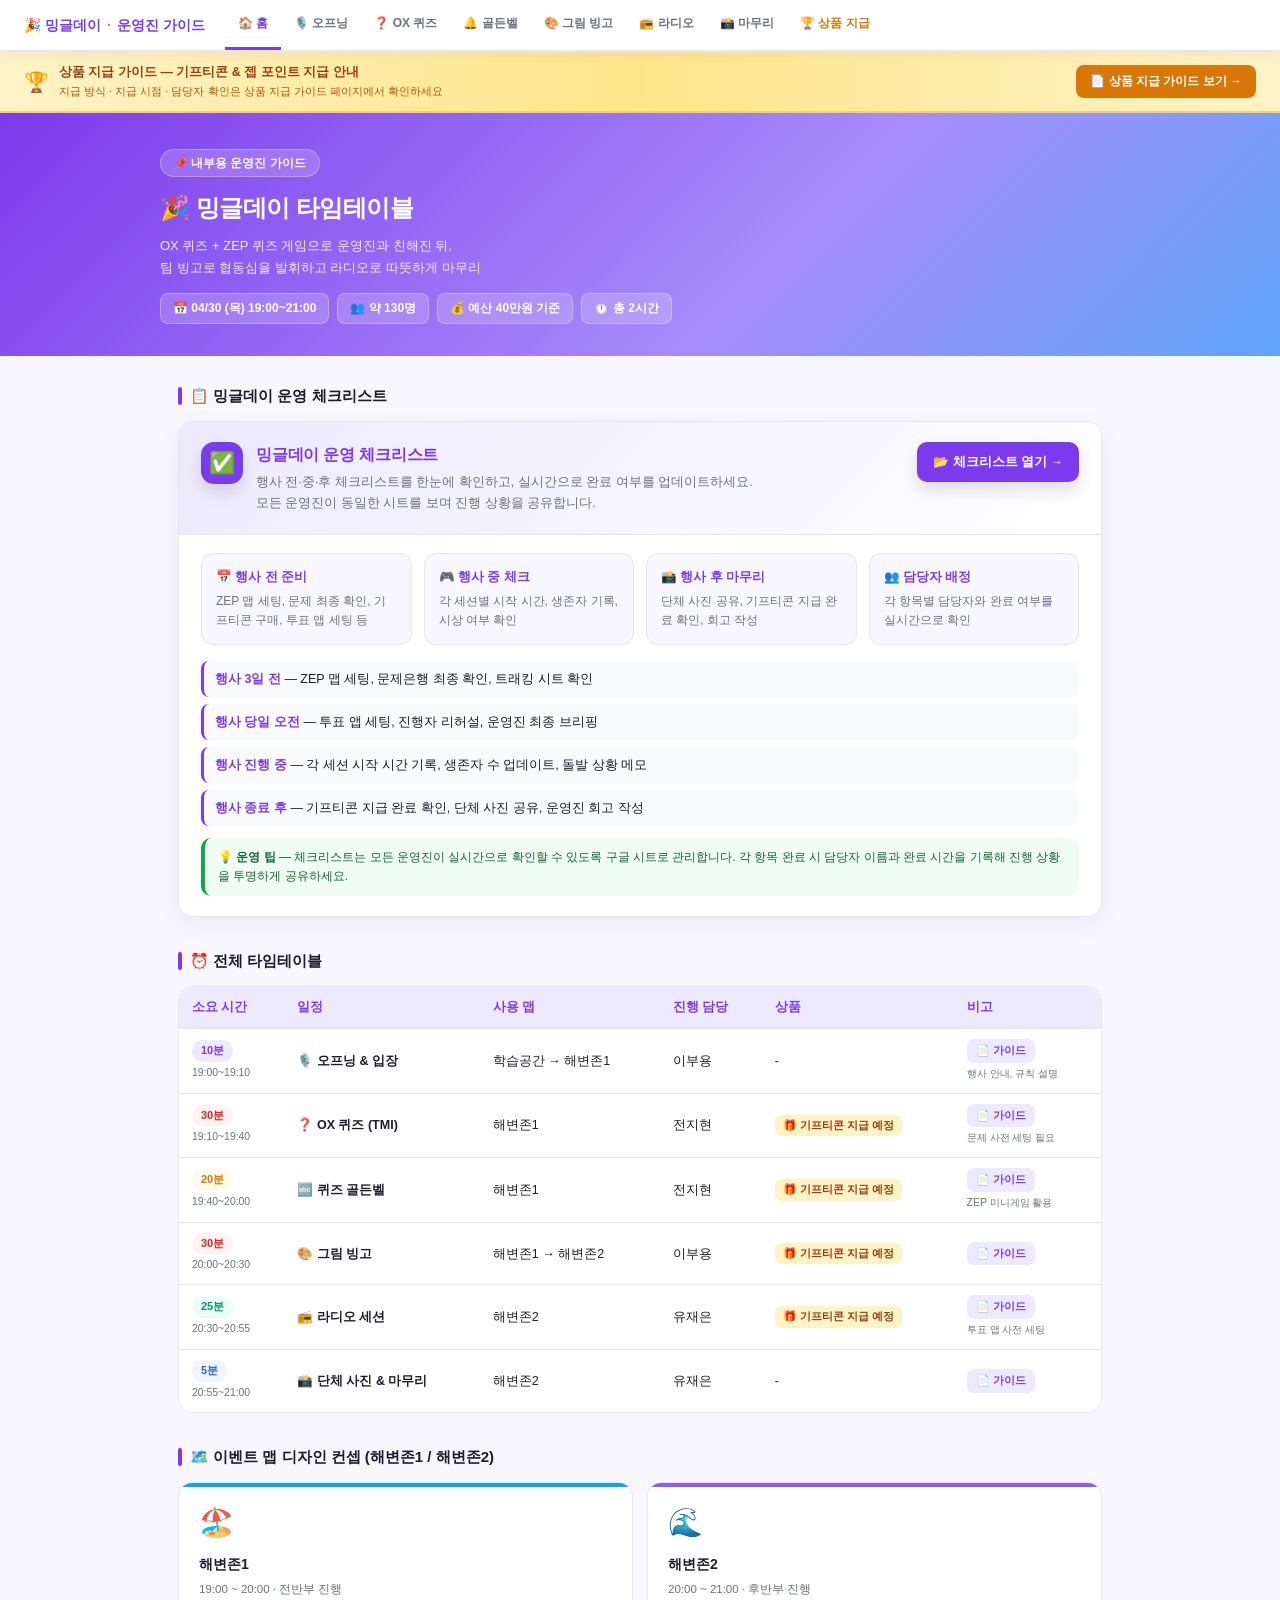
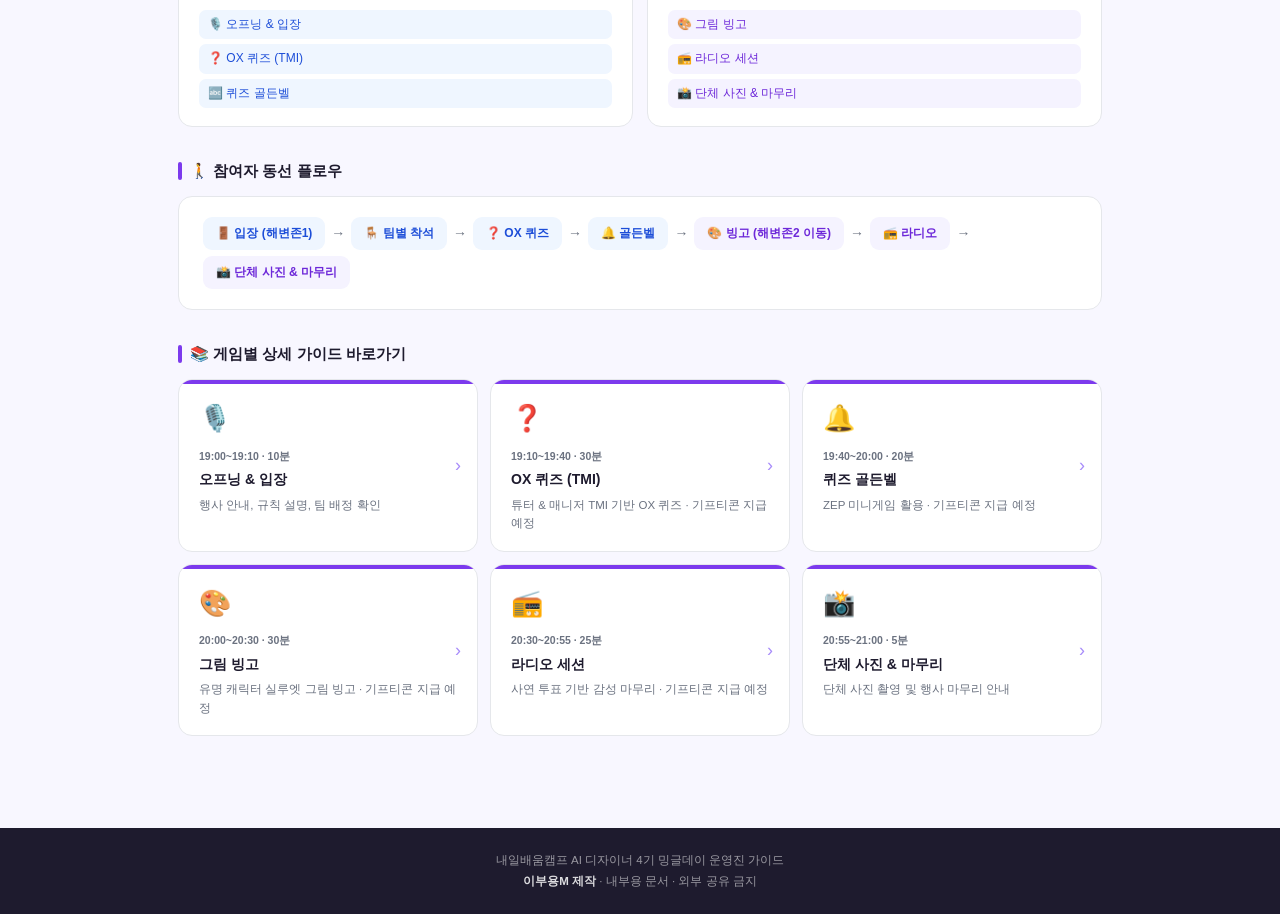
==== commit 1dc484a2: "Update event checklist item for tracking sheet" ====
--- a/index.html
+++ b/index.html
@@ -190,7 +190,7 @@
         </div>
 
         <ul class="sheet-guide-list">
-          <li><strong>행사 3일 전</strong> — ZEP 맵 세팅, 문제은행 최종 확인, 기프티콘 구매 완료</li>
+          <li><strong>행사 3일 전</strong> — ZEP 맵 세팅, 문제은행 최종 확인, 트래킹 시트 확인</li>
           <li><strong>행사 당일 오전</strong> — 투표 앱 세팅, 진행자 리허설, 운영진 최종 브리핑</li>
           <li><strong>행사 진행 중</strong> — 각 세션 시작 시간 기록, 생존자 수 업데이트, 돌발 상황 메모</li>
           <li><strong>행사 종료 후</strong> — 기프티콘 지급 완료 확인, 단체 사진 공유, 운영진 회고 작성</li>
